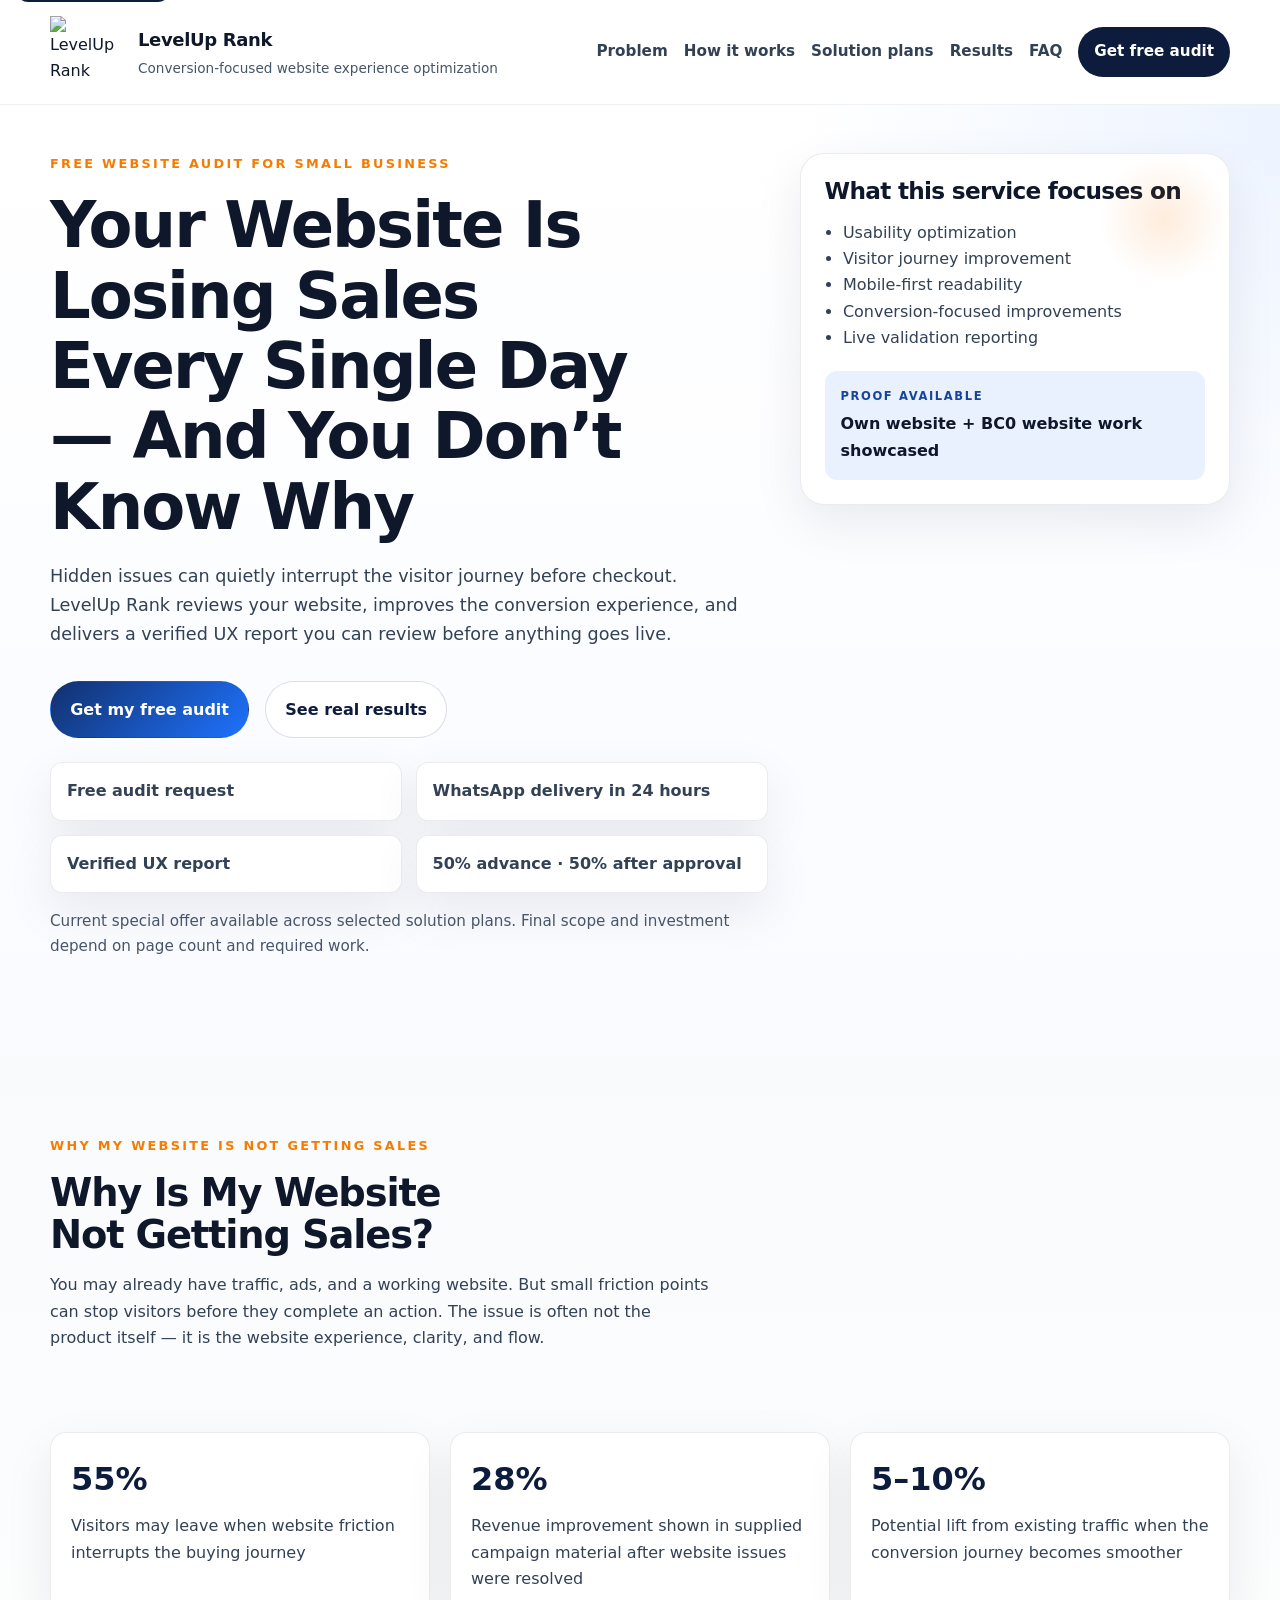
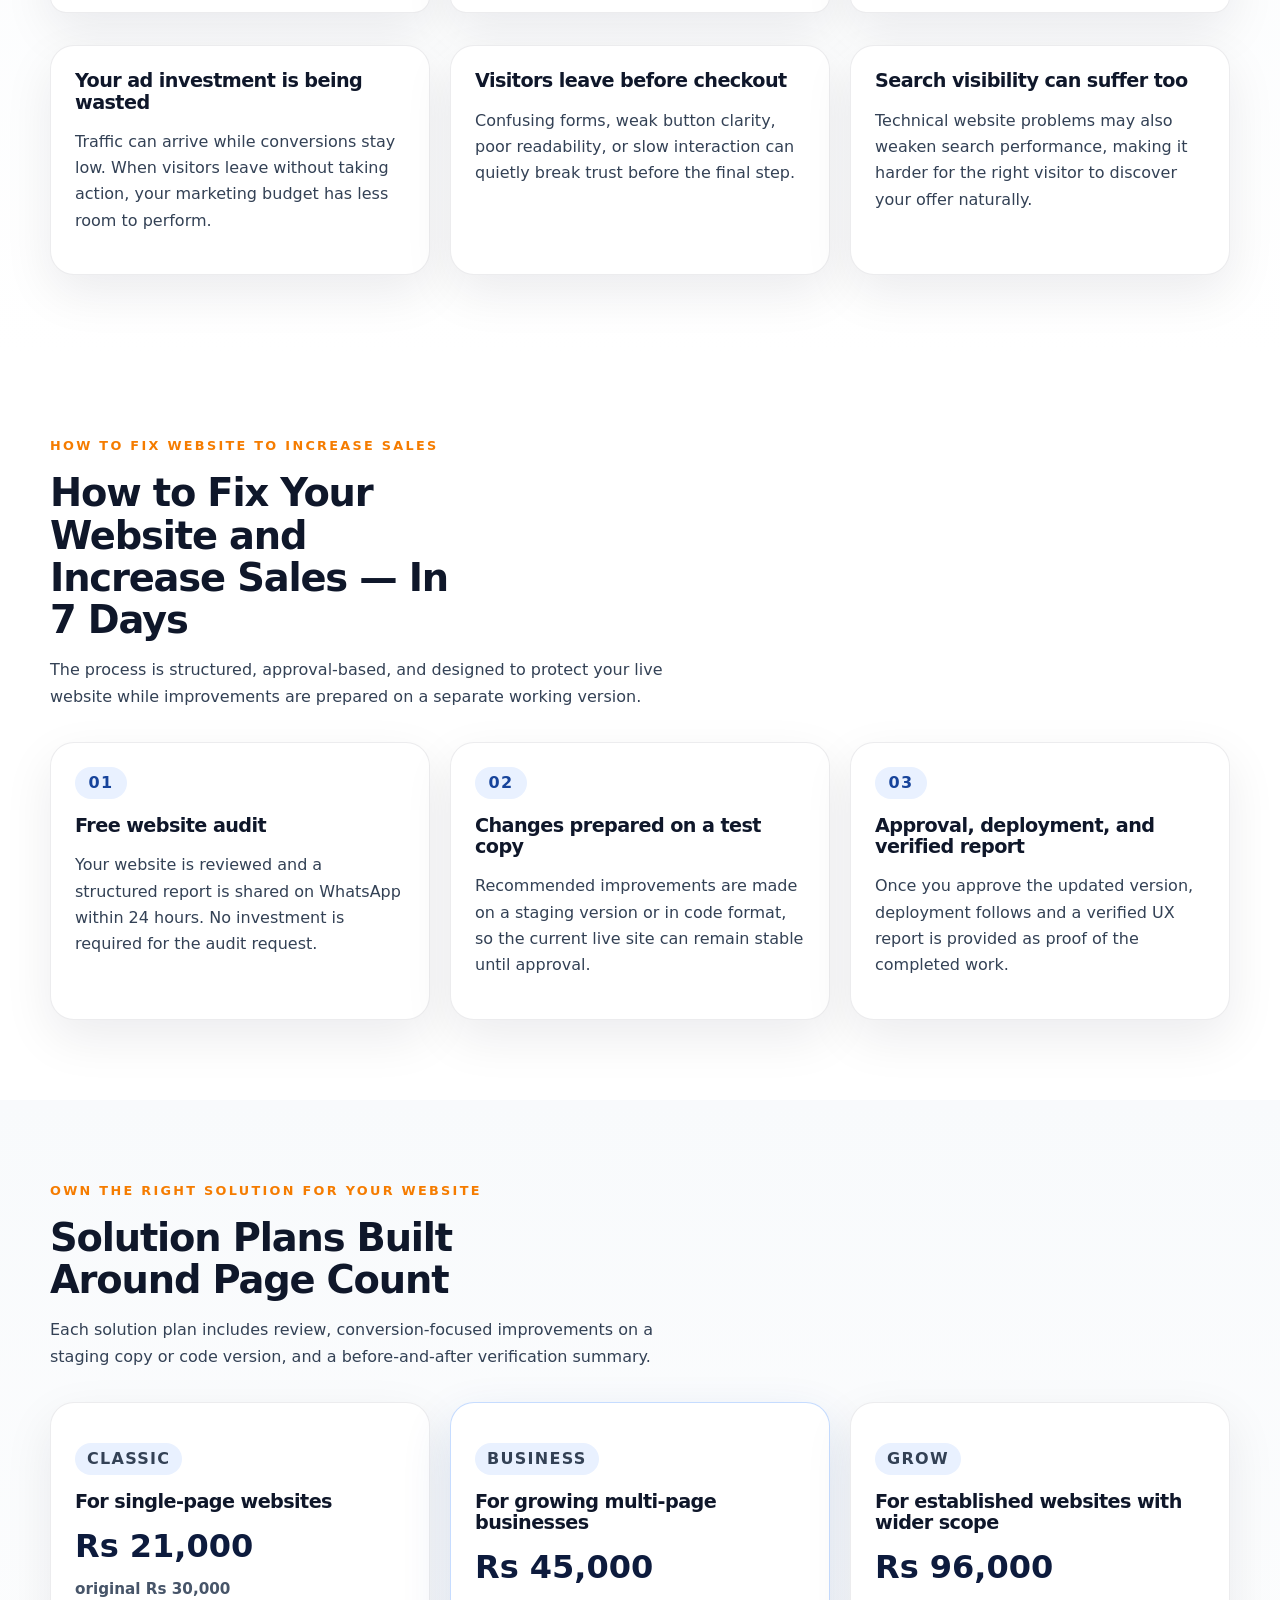
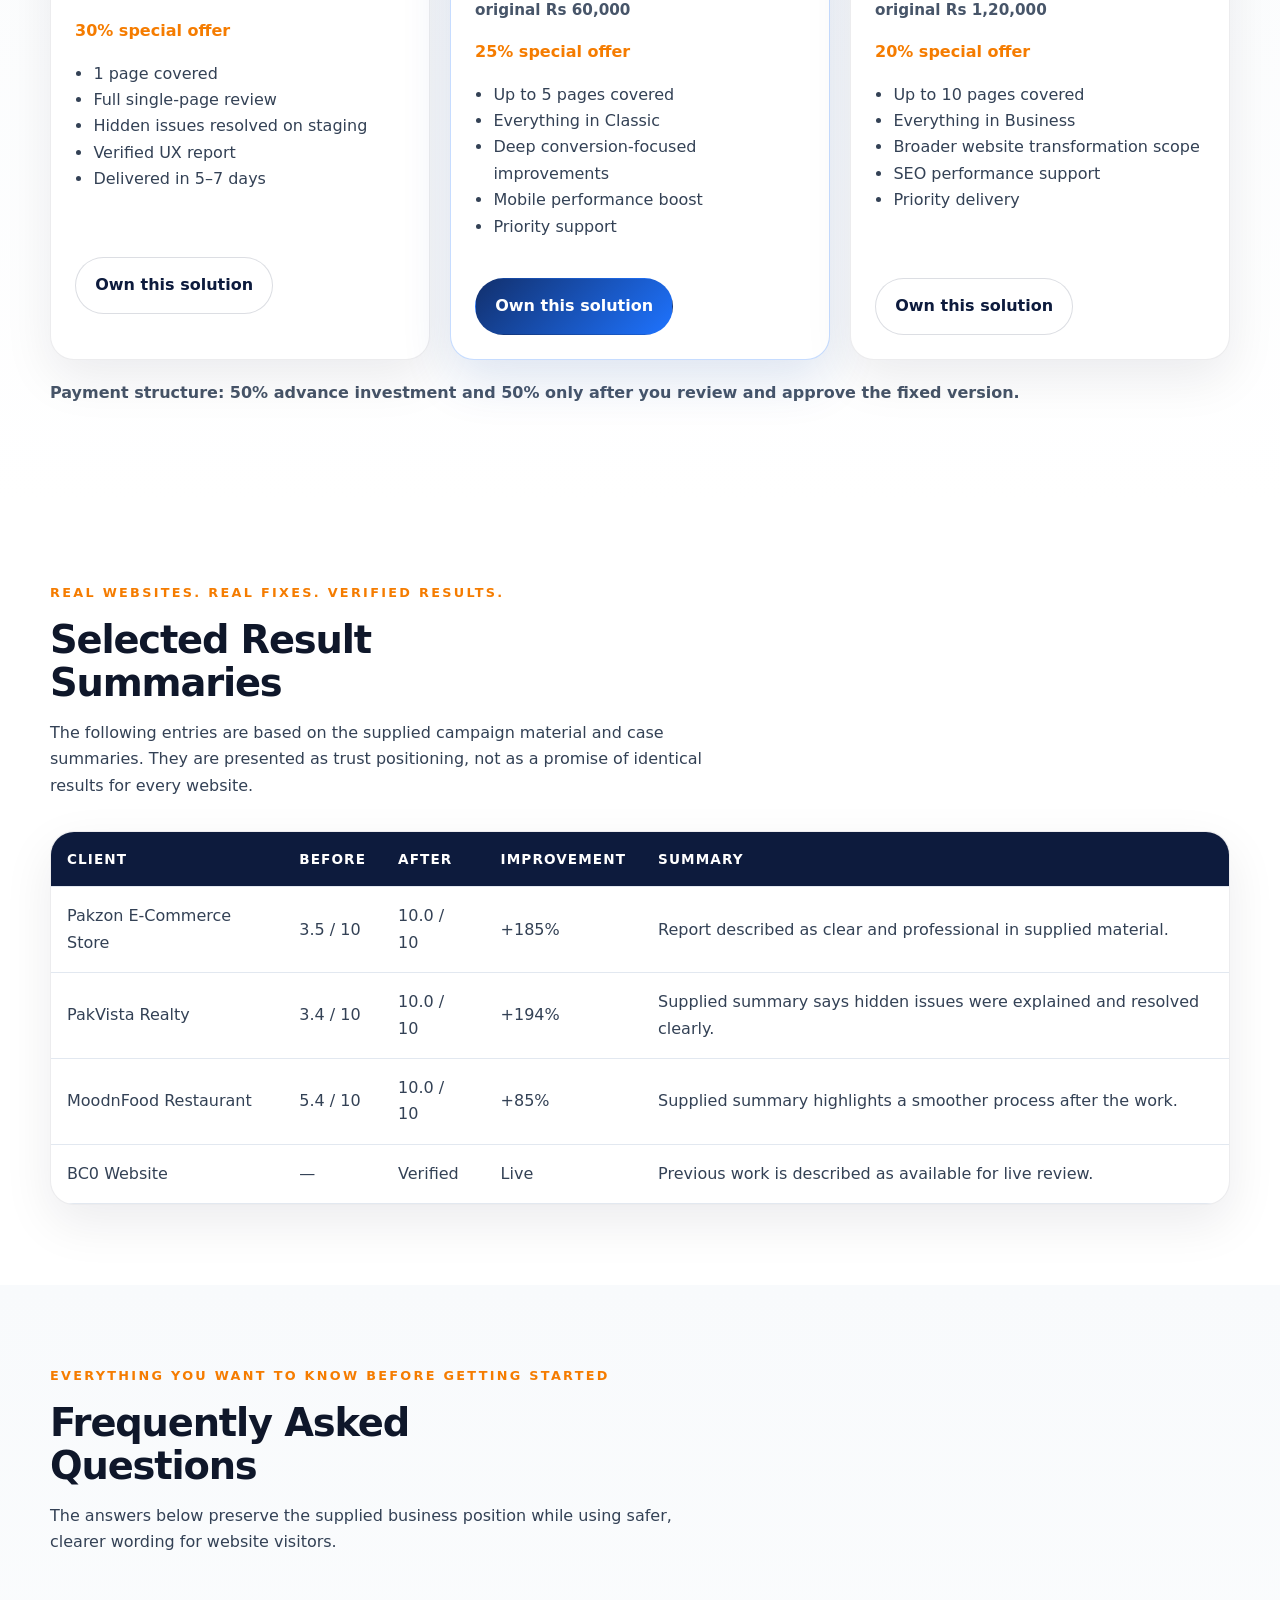
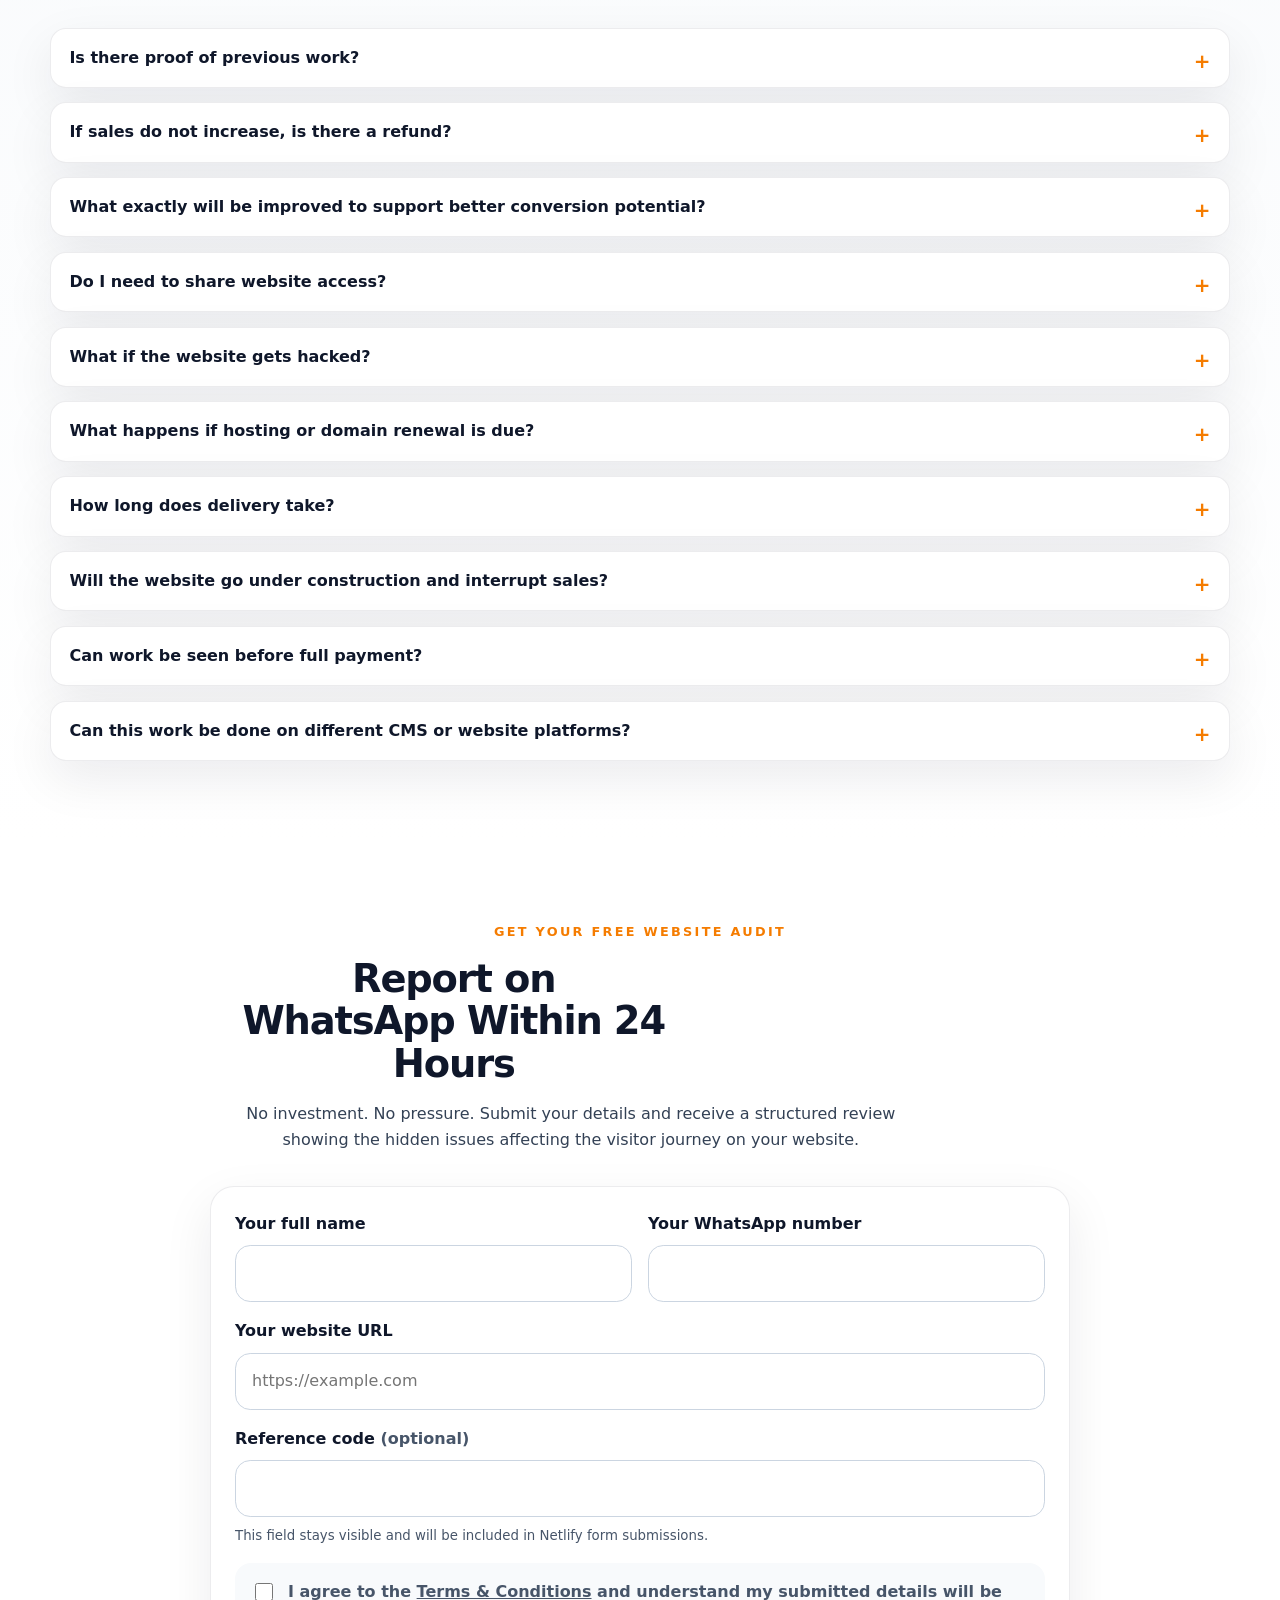
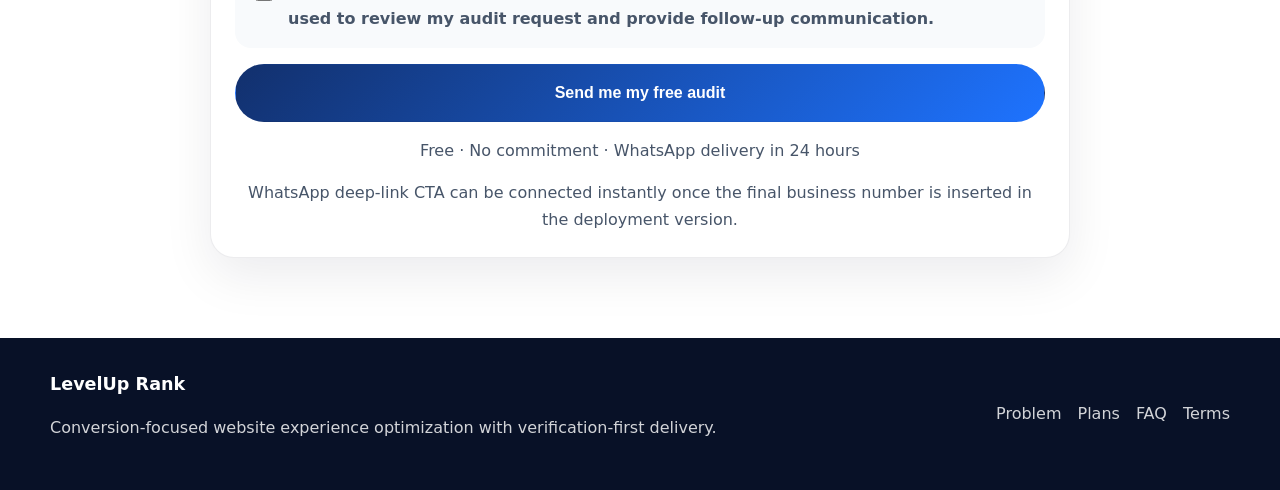
==== index.html @ c26da97d "Add files via upload" ====
<!doctype html>
<html lang="en">
<head>
  <meta charset="utf-8">
  <meta name="viewport" content="width=device-width, initial-scale=1">
  <title>Free Website Audit for Small Business | LevelUp Rank</title>
  <meta name="description" content="Get a free website audit and discover the hidden issues costing you sales. LevelUp Rank delivers a mobile-first review, conversion-focused improvements, and a verified UX report.">
  <link rel="canonical" href="https://leveluprank.com/">
  <meta property="og:type" content="website">
  <meta property="og:title" content="Free Website Audit — Fix What's Silently Killing Your Sales">
  <meta property="og:description" content="Discover the hidden issues costing you sales. Get a free website audit, conversion-focused improvements, and a verified UX report.">
  <meta property="og:url" content="https://leveluprank.com/">
  <meta property="og:image" content="/assets/levelup-logo.png">
  <meta name="theme-color" content="#0d1b3d">
  <link rel="preload" href="/assets/levelup-logo.png" as="image">
  <link rel="stylesheet" href="/styles.css">
  <script type="application/ld+json">
  {
    "@context": "https://schema.org",
    "@type": "Organization",
    "name": "LevelUp Rank",
    "url": "https://leveluprank.com/",
    "logo": "https://leveluprank.com/assets/levelup-logo.png"
  }
  </script>
  <script type="application/ld+json">
  {
    "@context": "https://schema.org",
    "@type": "WebSite",
    "name": "LevelUp Rank",
    "url": "https://leveluprank.com/"
  }
  </script>
  <script type="application/ld+json">
  {
    "@context": "https://schema.org",
    "@type": "FAQPage",
    "mainEntity": [
      {
        "@type": "Question",
        "name": "Is there proof of previous work?",
        "acceptedAnswer": {
          "@type": "Answer",
          "text": "Yes. Previous work is showcased on the brand website and BC0 website, with verified reporting used to support trust."
        }
      },
      {
        "@type": "Question",
        "name": "Will fixing my website guarantee more sales?",
        "acceptedAnswer": {
          "@type": "Answer",
          "text": "No guarantee is made. Sales also depend on trust, marketing, competition, pricing, and user engagement. The service focuses on improving website usability, visitor flow, and conversion potential."
        }
      },
      {
        "@type": "Question",
        "name": "Do I need to give website access?",
        "acceptedAnswer": {
          "@type": "Answer",
          "text": "Only limited access is requested when needed. If access is not shared, the solution can be delivered in code or HTML format for direct deployment by the client or developer."
        }
      },
      {
        "@type": "Question",
        "name": "Will my website go down during the work?",
        "acceptedAnswer": {
          "@type": "Answer",
          "text": "Downtime is minimized by working on a test or staging version before approval and final deployment."
        }
      },
      {
        "@type": "Question",
        "name": "How long does delivery take?",
        "acceptedAnswer": {
          "@type": "Answer",
          "text": "Standard delivery is 5 to 7 days depending on complexity and page count."
        }
      },
      {
        "@type": "Question",
        "name": "What are the payment terms?",
        "acceptedAnswer": {
          "@type": "Answer",
          "text": "The pricing structure follows 50% advance and 50% after the client reviews and approves the fixed version."
        }
      }
    ]
  }
  </script>
</head>
<body>
  <a class="skip-link" href="#main-content">Skip to content</a>

  <header class="site-header">
    <div class="container nav-wrap">
      <a class="brand" href="#top" aria-label="LevelUp Rank home">
        <img src="/assets/levelup-logo.png" alt="LevelUp Rank logo for a free website audit for small business" width="196" height="196">
        <div class="brand-copy">
          <span class="brand-name">LevelUp Rank</span>
          <span class="brand-tag">Conversion-focused website experience optimization</span>
        </div>
      </a>
      <nav class="site-nav" aria-label="Primary navigation">
        <a href="#problem">Problem</a>
        <a href="#process">How it works</a>
        <a href="#plans">Solution plans</a>
        <a href="#results">Results</a>
        <a href="#faq">FAQ</a>
        <a href="#audit-form" class="nav-cta" data-track="nav-audit">Get free audit</a>
      </nav>
    </div>
  </header>

  <main id="main-content">
    <section class="hero section" id="top">
      <div class="container hero-grid">
        <div class="hero-copy">
          <p class="eyebrow">Free website audit for small business</p>
          <h1>Your Website Is Losing Sales Every Single Day — And You Don’t Know Why</h1>
          <p class="lead">Hidden issues can quietly interrupt the visitor journey before checkout. LevelUp Rank reviews your website, improves the conversion experience, and delivers a verified UX report you can review before anything goes live.</p>
          <div class="hero-actions">
            <a href="#audit-form" class="btn btn-primary" data-track="hero-primary">Get my free audit</a>
            <a href="#results" class="btn btn-secondary" data-track="hero-secondary">See real results</a>
          </div>
          <ul class="trust-bar" aria-label="Trust highlights">
            <li>Free audit request</li>
            <li>WhatsApp delivery in 24 hours</li>
            <li>Verified UX report</li>
            <li>50% advance · 50% after approval</li>
          </ul>
          <p class="hero-note">Current special offer available across selected solution plans. Final scope and investment depend on page count and required work.</p>
        </div>
        <aside class="hero-card" aria-label="Quick summary">
          <h2>What this service focuses on</h2>
          <ul>
            <li>Usability optimization</li>
            <li>Visitor journey improvement</li>
            <li>Mobile-first readability</li>
            <li>Conversion-focused improvements</li>
            <li>Live validation reporting</li>
          </ul>
          <div class="mini-proof">
            <span>Proof available</span>
            <strong>Own website + BC0 website work showcased</strong>
          </div>
        </aside>
      </div>
    </section>

    <section class="section muted-section" id="problem">
      <div class="container section-grid">
        <div class="section-intro">
          <p class="eyebrow">Why my website is not getting sales</p>
          <h2>Why Is My Website Not Getting Sales?</h2>
          <p>You may already have traffic, ads, and a working website. But small friction points can stop visitors before they complete an action. The issue is often not the product itself — it is the website experience, clarity, and flow.</p>
        </div>
        <div class="stats-grid" role="list" aria-label="Key website findings">
          <article class="stat-card" role="listitem">
            <strong>55%</strong>
            <span>Visitors may leave when website friction interrupts the buying journey</span>
          </article>
          <article class="stat-card" role="listitem">
            <strong>28%</strong>
            <span>Revenue improvement shown in supplied campaign material after website issues were resolved</span>
          </article>
          <article class="stat-card" role="listitem">
            <strong>5–10%</strong>
            <span>Potential lift from existing traffic when the conversion journey becomes smoother</span>
          </article>
        </div>
        <div class="card-grid problems">
          <article class="info-card">
            <h3>Your ad investment is being wasted</h3>
            <p>Traffic can arrive while conversions stay low. When visitors leave without taking action, your marketing budget has less room to perform.</p>
          </article>
          <article class="info-card">
            <h3>Visitors leave before checkout</h3>
            <p>Confusing forms, weak button clarity, poor readability, or slow interaction can quietly break trust before the final step.</p>
          </article>
          <article class="info-card">
            <h3>Search visibility can suffer too</h3>
            <p>Technical website problems may also weaken search performance, making it harder for the right visitor to discover your offer naturally.</p>
          </article>
        </div>
      </div>
    </section>

    <section class="section" id="process">
      <div class="container">
        <div class="section-intro narrow">
          <p class="eyebrow">How to fix website to increase sales</p>
          <h2>How to Fix Your Website and Increase Sales — In 7 Days</h2>
          <p>The process is structured, approval-based, and designed to protect your live website while improvements are prepared on a separate working version.</p>
        </div>
        <div class="steps-grid">
          <article class="step-card">
            <span class="step-no">01</span>
            <h3>Free website audit</h3>
            <p>Your website is reviewed and a structured report is shared on WhatsApp within 24 hours. No investment is required for the audit request.</p>
          </article>
          <article class="step-card">
            <span class="step-no">02</span>
            <h3>Changes prepared on a test copy</h3>
            <p>Recommended improvements are made on a staging version or in code format, so the current live site can remain stable until approval.</p>
          </article>
          <article class="step-card">
            <span class="step-no">03</span>
            <h3>Approval, deployment, and verified report</h3>
            <p>Once you approve the updated version, deployment follows and a verified UX report is provided as proof of the completed work.</p>
          </article>
        </div>
      </div>
    </section>

    <section class="section muted-section" id="plans">
      <div class="container">
        <div class="section-intro narrow">
          <p class="eyebrow">Own the right solution for your website</p>
          <h2>Solution Plans Built Around Page Count</h2>
          <p>Each solution plan includes review, conversion-focused improvements on a staging copy or code version, and a before-and-after verification summary.</p>
        </div>
        <div class="plans-grid">
          <article class="plan-card">
            <p class="plan-name">Classic</p>
            <h3>For single-page websites</h3>
            <p class="plan-price">Rs 21,000 <span>original Rs 30,000</span></p>
            <p class="plan-save">30% special offer</p>
            <ul>
              <li>1 page covered</li>
              <li>Full single-page review</li>
              <li>Hidden issues resolved on staging</li>
              <li>Verified UX report</li>
              <li>Delivered in 5–7 days</li>
            </ul>
            <a href="#audit-form" class="btn btn-secondary" data-track="classic-plan">Own this solution</a>
          </article>
          <article class="plan-card featured">
            <p class="plan-name">Business</p>
            <h3>For growing multi-page businesses</h3>
            <p class="plan-price">Rs 45,000 <span>original Rs 60,000</span></p>
            <p class="plan-save">25% special offer</p>
            <ul>
              <li>Up to 5 pages covered</li>
              <li>Everything in Classic</li>
              <li>Deep conversion-focused improvements</li>
              <li>Mobile performance boost</li>
              <li>Priority support</li>
            </ul>
            <a href="#audit-form" class="btn btn-primary" data-track="business-plan">Own this solution</a>
          </article>
          <article class="plan-card">
            <p class="plan-name">Grow</p>
            <h3>For established websites with wider scope</h3>
            <p class="plan-price">Rs 96,000 <span>original Rs 1,20,000</span></p>
            <p class="plan-save">20% special offer</p>
            <ul>
              <li>Up to 10 pages covered</li>
              <li>Everything in Business</li>
              <li>Broader website transformation scope</li>
              <li>SEO performance support</li>
              <li>Priority delivery</li>
            </ul>
            <a href="#audit-form" class="btn btn-secondary" data-track="grow-plan">Own this solution</a>
          </article>
        </div>
        <p class="section-note">Payment structure: 50% advance investment and 50% only after you review and approve the fixed version.</p>
      </div>
    </section>

    <section class="section" id="results">
      <div class="container">
        <div class="section-intro narrow">
          <p class="eyebrow">Real websites. Real fixes. Verified results.</p>
          <h2>Selected Result Summaries</h2>
          <p>The following entries are based on the supplied campaign material and case summaries. They are presented as trust positioning, not as a promise of identical results for every website.</p>
        </div>
        <div class="results-table-wrap">
          <table class="results-table">
            <caption class="sr-only">Selected website improvement summaries</caption>
            <thead>
              <tr>
                <th scope="col">Client</th>
                <th scope="col">Before</th>
                <th scope="col">After</th>
                <th scope="col">Improvement</th>
                <th scope="col">Summary</th>
              </tr>
            </thead>
            <tbody>
              <tr>
                <td>Pakzon E-Commerce Store</td>
                <td>3.5 / 10</td>
                <td>10.0 / 10</td>
                <td>+185%</td>
                <td>Report described as clear and professional in supplied material.</td>
              </tr>
              <tr>
                <td>PakVista Realty</td>
                <td>3.4 / 10</td>
                <td>10.0 / 10</td>
                <td>+194%</td>
                <td>Supplied summary says hidden issues were explained and resolved clearly.</td>
              </tr>
              <tr>
                <td>MoodnFood Restaurant</td>
                <td>5.4 / 10</td>
                <td>10.0 / 10</td>
                <td>+85%</td>
                <td>Supplied summary highlights a smoother process after the work.</td>
              </tr>
              <tr>
                <td>BC0 Website</td>
                <td>—</td>
                <td>Verified</td>
                <td>Live</td>
                <td>Previous work is described as available for live review.</td>
              </tr>
            </tbody>
          </table>
        </div>
      </div>
    </section>

    <section class="section muted-section" id="faq">
      <div class="container faq-layout">
        <div class="section-intro">
          <p class="eyebrow">Everything you want to know before getting started</p>
          <h2>Frequently Asked Questions</h2>
          <p>The answers below preserve the supplied business position while using safer, clearer wording for website visitors.</p>
        </div>
        <div class="faq-list">
          <details>
            <summary>Is there proof of previous work?</summary>
            <p>Yes. Previous work is presented through the brand’s own website and BC0 website showcase. Video proof can also be shared before final deployment where applicable.</p>
          </details>
          <details>
            <summary>If sales do not increase, is there a refund?</summary>
            <p>No refund guarantee is offered because sales do not depend on the website alone. Marketing, competition, trust, product fit, and visitor behavior also affect outcomes.</p>
          </details>
          <details>
            <summary>What exactly will be improved to support better conversion potential?</summary>
            <p>The focus is on a mobile-first, user-friendly website experience with clearer forms, better navigation, smoother layout flow, stronger readability, and conversion-focused improvements.</p>
          </details>
          <details>
            <summary>Do I need to share website access?</summary>
            <p>Only limited access is requested when needed. If you prefer not to share access, the complete solution can be delivered in code or HTML format for your developer to deploy.</p>
          </details>
          <details>
            <summary>What if the website gets hacked?</summary>
            <p>The client remains in control of the website environment. Only the minimum access required for agreed work is used, and final platform-level security responsibility remains with the client.</p>
          </details>
          <details>
            <summary>What happens if hosting or domain renewal is due?</summary>
            <p>Once the domain or hosting is renewed, the website can continue normally and the approved optimized version can be deployed as planned.</p>
          </details>
          <details>
            <summary>How long does delivery take?</summary>
            <p>Standard delivery is 5 to 7 days depending on website complexity and the number of pages in scope.</p>
          </details>
          <details>
            <summary>Will the website go under construction and interrupt sales?</summary>
            <p>Downtime is minimized. A separate working version or code delivery approach is used so the live site can keep running as normally as possible.</p>
          </details>
          <details>
            <summary>Can work be seen before full payment?</summary>
            <p>Sample work is available. Final deployment follows approval, and the pricing structure remains 50% advance with the remaining 50% after review and approval of the fixed version.</p>
          </details>
          <details>
            <summary>Can this work be done on different CMS or website platforms?</summary>
            <p>Yes. The review and improvement process remains largely the same across platforms, while deployment steps vary based on the platform used.</p>
          </details>
        </div>
      </div>
    </section>

    <section class="section" id="audit-form">
      <div class="container form-section">
        <div class="section-intro narrow">
          <p class="eyebrow">Get your free website audit</p>
          <h2>Report on WhatsApp Within 24 Hours</h2>
          <p>No investment. No pressure. Submit your details and receive a structured review showing the hidden issues affecting the visitor journey on your website.</p>
        </div>
        <div class="form-wrap">
          <form name="free-audit" method="POST" data-netlify="true" netlify-honeypot="bot-field" class="audit-form">
            <input type="hidden" name="form-name" value="free-audit">
            <p class="hidden-field">
              <label>Don’t fill this out if you’re human: <input name="bot-field"></label>
            </p>
            <div class="field-grid">
              <div class="field-group">
                <label for="full-name">Your full name</label>
                <input id="full-name" name="full_name" type="text" autocomplete="name" required>
              </div>
              <div class="field-group">
                <label for="whatsapp-number">Your WhatsApp number</label>
                <input id="whatsapp-number" name="whatsapp_number" type="tel" autocomplete="tel" required>
              </div>
              <div class="field-group full-width">
                <label for="website-url">Your website URL</label>
                <input id="website-url" name="website_url" type="url" inputmode="url" placeholder="https://example.com" required>
              </div>
              <div class="field-group full-width">
                <label for="reference-code">Reference code <span>(optional)</span></label>
                <input id="reference-code" name="reference_code" type="text" aria-describedby="reference-help">
                <small id="reference-help">This field stays visible and will be included in Netlify form submissions.</small>
              </div>
            </div>
            <div class="consent-box">
              <label class="checkbox-row" for="terms-agree">
                <input id="terms-agree" name="terms_agree" type="checkbox" required>
                <span>I agree to the <a href="/terms.html">Terms &amp; Conditions</a> and understand my submitted details will be used to review my audit request and provide follow-up communication.</span>
              </label>
            </div>
            <button type="submit" class="btn btn-primary btn-submit" data-track="form-submit">Send me my free audit</button>
            <p class="form-trust">Free · No commitment · WhatsApp delivery in 24 hours</p>
            <p class="form-note">WhatsApp deep-link CTA can be connected instantly once the final business number is inserted in the deployment version.</p>
          </form>
        </div>
      </div>
    </section>
  </main>

  <footer class="site-footer">
    <div class="container footer-grid">
      <div>
        <p class="footer-brand">LevelUp Rank</p>
        <p>Conversion-focused website experience optimization with verification-first delivery.</p>
      </div>
      <nav class="footer-nav" aria-label="Footer navigation">
        <a href="#problem">Problem</a>
        <a href="#plans">Plans</a>
        <a href="#faq">FAQ</a>
        <a href="/terms.html">Terms</a>
      </nav>
    </div>
  </footer>
</body>
</html>
---- styles.css ----
/* LevelUp Rank production-ready starter */
:root {
  --navy-950: #081127;
  --navy-900: #0d1b3d;
  --navy-800: #12306d;
  --navy-700: #17449b;
  --blue-500: #1e73ff;
  --blue-100: #e9f1ff;
  --orange-500: #f57c00;
  --orange-400: #ff9f2f;
  --ink-900: #0f172a;
  --ink-700: #334155;
  --ink-600: #475569;
  --ink-300: #cbd5e1;
  --ink-200: #e2e8f0;
  --ink-100: #f8fafc;
  --white: #ffffff;
  --shadow: 0 18px 50px rgba(8, 17, 39, 0.08);
  --radius-lg: 24px;
  --radius-md: 16px;
  --radius-sm: 12px;
  --max-width: 1180px;
}

* { box-sizing: border-box; }
html { scroll-behavior: smooth; }
body {
  margin: 0;
  font-family: Inter, system-ui, -apple-system, BlinkMacSystemFont, "Segoe UI", sans-serif;
  color: var(--ink-900);
  background: var(--white);
  line-height: 1.65;
}
img { max-width: 100%; display: block; }
a { color: inherit; }
.container {
  width: min(calc(100% - 2rem), var(--max-width));
  margin: 0 auto;
}
.skip-link {
  position: absolute;
  left: 1rem;
  top: -3rem;
  background: var(--navy-900);
  color: var(--white);
  padding: .75rem 1rem;
  border-radius: .75rem;
  z-index: 100;
}
.skip-link:focus { top: 1rem; }
.site-header {
  position: sticky;
  top: 0;
  z-index: 40;
  background: rgba(255,255,255,.92);
  backdrop-filter: blur(16px);
  border-bottom: 1px solid rgba(15,23,42,.06);
}
.nav-wrap {
  display: flex;
  align-items: center;
  justify-content: space-between;
  gap: 1.25rem;
  padding: 1rem 0;
}
.brand {
  display: flex;
  align-items: center;
  gap: 1rem;
  text-decoration: none;
}
.brand img {
  width: 72px;
  height: 72px;
  object-fit: contain;
}
.brand-copy { display: grid; gap: .15rem; }
.brand-name {
  font-weight: 800;
  letter-spacing: -.02em;
  font-size: 1.125rem;
}
.brand-tag {
  color: var(--ink-600);
  font-size: .85rem;
}
.site-nav {
  display: flex;
  align-items: center;
  gap: 1rem;
  flex-wrap: wrap;
}
.site-nav a {
  text-decoration: none;
  color: var(--ink-700);
  font-weight: 600;
  font-size: .95rem;
}
.site-nav a:hover,
.site-nav a:focus-visible { color: var(--navy-700); }
.nav-cta {
  padding: .8rem 1rem;
  border-radius: 999px;
  background: var(--navy-900);
  color: var(--white) !important;
}
.section { padding: 5rem 0; }
.muted-section { background: linear-gradient(180deg, var(--ink-100), #fff); }
.hero {
  padding-top: 3rem;
  background: radial-gradient(circle at top right, rgba(30,115,255,.08), transparent 30%), linear-gradient(180deg, #fff, #f9fbff);
}
.hero-grid {
  display: grid;
  grid-template-columns: minmax(0, 1.25fr) minmax(300px, .75fr);
  gap: 2rem;
  align-items: start;
}
.eyebrow {
  margin: 0 0 1rem;
  text-transform: uppercase;
  letter-spacing: .18em;
  font-size: .8rem;
  font-weight: 800;
  color: var(--orange-500);
}
h1, h2, h3 {
  margin: 0;
  letter-spacing: -.03em;
  line-height: 1.1;
}
h1 {
  font-size: clamp(2.25rem, 5vw, 4.6rem);
  max-width: 14ch;
}
h2 {
  font-size: clamp(1.8rem, 3vw, 3rem);
  max-width: 16ch;
}
h3 { font-size: 1.2rem; }
.lead {
  font-size: 1.1rem;
  max-width: 62ch;
  color: var(--ink-700);
  margin: 1.25rem 0 0;
}
.hero-actions {
  display: flex;
  flex-wrap: wrap;
  gap: 1rem;
  margin: 2rem 0 1.5rem;
}
.btn {
  display: inline-flex;
  align-items: center;
  justify-content: center;
  min-height: 52px;
  padding: .9rem 1.2rem;
  border-radius: 999px;
  text-decoration: none;
  font-weight: 800;
  border: 1px solid transparent;
  transition: transform .2s ease, box-shadow .2s ease, background-color .2s ease;
}
.btn:hover,
.btn:focus-visible {
  transform: translateY(-1px);
  box-shadow: 0 10px 30px rgba(8, 17, 39, .12);
}
.btn-primary {
  background: linear-gradient(135deg, var(--navy-800), var(--blue-500));
  color: var(--white);
}
.btn-secondary {
  background: var(--white);
  color: var(--navy-900);
  border-color: rgba(13, 27, 61, .14);
}
.trust-bar {
  display: grid;
  grid-template-columns: repeat(2, minmax(0, 1fr));
  gap: .85rem;
  padding: 0;
  margin: 0;
  list-style: none;
}
.trust-bar li,
.hero-card,
.info-card,
.stat-card,
.step-card,
.plan-card,
.form-wrap,
.results-table-wrap {
  background: var(--white);
  border: 1px solid rgba(15,23,42,.08);
  box-shadow: var(--shadow);
}
.trust-bar li {
  padding: .95rem 1rem;
  border-radius: var(--radius-sm);
  font-weight: 700;
  color: var(--ink-700);
}
.hero-note {
  margin-top: 1rem;
  color: var(--ink-600);
  font-size: .95rem;
}
.hero-card {
  border-radius: var(--radius-lg);
  padding: 1.5rem;
  position: relative;
  overflow: hidden;
}
.hero-card::before {
  content: "";
  position: absolute;
  inset: 0 0 auto auto;
  width: 130px;
  height: 130px;
  background: radial-gradient(circle, rgba(245,124,0,.14), transparent 70%);
}
.hero-card h2 {
  font-size: 1.45rem;
  max-width: 100%;
}
.hero-card ul {
  margin: 1rem 0 0;
  padding-left: 1.15rem;
  color: var(--ink-700);
}
.mini-proof {
  margin-top: 1.2rem;
  padding: 1rem;
  border-radius: var(--radius-sm);
  background: var(--blue-100);
}
.mini-proof span {
  display: block;
  text-transform: uppercase;
  font-size: .72rem;
  font-weight: 800;
  letter-spacing: .14em;
  color: var(--navy-700);
  margin-bottom: .35rem;
}
.section-intro { margin-bottom: 2rem; }
.section-intro p:last-child { max-width: 65ch; color: var(--ink-700); }
.narrow { max-width: 800px; }
.section-grid { display: grid; gap: 2rem; }
.stats-grid,
.card-grid,
.steps-grid,
.plans-grid {
  display: grid;
  gap: 1.25rem;
}
.stats-grid { grid-template-columns: repeat(3, minmax(0, 1fr)); }
.stat-card {
  border-radius: var(--radius-md);
  padding: 1.25rem;
}
.stat-card strong {
  display: block;
  font-size: 2rem;
  color: var(--navy-900);
  margin-bottom: .5rem;
}
.stat-card span { color: var(--ink-700); }
.card-grid.problems,
.steps-grid,
.plans-grid { grid-template-columns: repeat(3, minmax(0, 1fr)); }
.info-card,
.step-card,
.plan-card {
  border-radius: var(--radius-lg);
  padding: 1.5rem;
}
.info-card p,
.step-card p,
.plan-card p,
.plan-card li { color: var(--ink-700); }
.step-no,
.plan-name {
  display: inline-flex;
  align-items: center;
  justify-content: center;
  min-width: 52px;
  min-height: 32px;
  padding: 0 .75rem;
  border-radius: 999px;
  background: var(--blue-100);
  color: var(--navy-700);
  font-weight: 900;
  letter-spacing: .08em;
  text-transform: uppercase;
  margin-bottom: 1rem;
}
.plan-card { position: relative; }
.plan-card.featured {
  border-color: rgba(30,115,255,.25);
  box-shadow: 0 20px 50px rgba(23, 68, 155, .14);
}
.plan-price {
  font-size: 2rem;
  font-weight: 900;
  color: var(--navy-900) !important;
  margin: .5rem 0;
}
.plan-price span {
  display: block;
  font-size: .95rem;
  font-weight: 600;
  color: var(--ink-600);
  margin-top: .25rem;
}
.plan-save {
  color: var(--orange-500) !important;
  font-weight: 800;
}
.plan-card ul {
  padding-left: 1.15rem;
  min-height: 180px;
}
.section-note {
  margin-top: 1.25rem;
  color: var(--ink-600);
  font-weight: 600;
}
.results-table-wrap {
  border-radius: var(--radius-lg);
  overflow: auto;
}
.results-table {
  width: 100%;
  min-width: 720px;
  border-collapse: collapse;
}
.results-table th,
.results-table td {
  padding: 1rem;
  text-align: left;
  border-bottom: 1px solid var(--ink-200);
}
.results-table th {
  background: var(--navy-900);
  color: var(--white);
  font-size: .85rem;
  text-transform: uppercase;
  letter-spacing: .08em;
}
.results-table td { color: var(--ink-700); }
.faq-layout { display: grid; gap: 1.5rem; }
.faq-list {
  display: grid;
  gap: .9rem;
}
details {
  background: var(--white);
  border: 1px solid rgba(15,23,42,.08);
  border-radius: var(--radius-md);
  padding: 1rem 1.15rem;
  box-shadow: var(--shadow);
}
summary {
  cursor: pointer;
  font-weight: 800;
  list-style: none;
  position: relative;
  padding-right: 1.75rem;
}
summary::-webkit-details-marker { display: none; }
summary::after {
  content: "+";
  position: absolute;
  right: 0;
  top: 0;
  color: var(--orange-500);
  font-size: 1.25rem;
}
details[open] summary::after { content: "–"; }
details p { margin: .9rem 0 0; color: var(--ink-700); }
.form-section .section-intro { text-align: center; margin-inline: auto; }
.form-wrap {
  border-radius: var(--radius-lg);
  padding: 1.5rem;
  max-width: 860px;
  margin: 0 auto;
}
.audit-form { display: grid; gap: 1rem; }
.hidden-field { display: none; }
.field-grid {
  display: grid;
  grid-template-columns: repeat(2, minmax(0, 1fr));
  gap: 1rem;
}
.field-group {
  display: grid;
  gap: .5rem;
}
.full-width { grid-column: 1 / -1; }
label { font-weight: 700; color: var(--ink-900); }
label span { font-weight: 600; color: var(--ink-600); }
input {
  width: 100%;
  min-height: 52px;
  border-radius: .95rem;
  border: 1px solid var(--ink-300);
  padding: .9rem 1rem;
  font: inherit;
  color: var(--ink-900);
  background: var(--white);
}
input:focus-visible {
  outline: 3px solid rgba(30,115,255,.18);
  border-color: var(--blue-500);
}
small { color: var(--ink-600); }
.consent-box {
  padding: 1rem;
  border-radius: var(--radius-md);
  background: var(--ink-100);
}
.checkbox-row {
  display: flex;
  align-items: flex-start;
  gap: .75rem;
  font-weight: 600;
  color: var(--ink-700);
}
.checkbox-row input {
  width: 18px;
  height: 18px;
  min-height: 18px;
  margin-top: .25rem;
  flex: none;
}
.btn-submit {
  width: 100%;
  min-height: 58px;
  font-size: 1rem;
}
.form-trust,
.form-note {
  margin: 0;
  text-align: center;
  color: var(--ink-600);
}
.site-footer {
  background: var(--navy-950);
  color: rgba(255,255,255,.82);
  padding: 2rem 0;
}
.footer-grid {
  display: flex;
  justify-content: space-between;
  gap: 1rem;
  align-items: center;
  flex-wrap: wrap;
}
.footer-brand {
  margin: 0 0 .35rem;
  color: var(--white);
  font-size: 1.1rem;
  font-weight: 800;
}
.footer-nav {
  display: flex;
  flex-wrap: wrap;
  gap: 1rem;
}
.footer-nav a {
  color: rgba(255,255,255,.82);
  text-decoration: none;
}
.sr-only {
  position: absolute;
  width: 1px;
  height: 1px;
  padding: 0;
  margin: -1px;
  overflow: hidden;
  clip: rect(0, 0, 0, 0);
  border: 0;
}
@media (max-width: 980px) {
  .nav-wrap,
  .hero-grid,
  .footer-grid { grid-template-columns: 1fr; }
  .nav-wrap,
  .footer-grid { display: grid; }
  .site-nav { justify-content: flex-start; }
  .stats-grid,
  .card-grid.problems,
  .steps-grid,
  .plans-grid,
  .field-grid,
  .trust-bar { grid-template-columns: 1fr; }
}
@media (max-width: 720px) {
  .section { padding: 4rem 0; }
  .brand { align-items: flex-start; }
  .brand img { width: 58px; height: 58px; }
  h1 { max-width: 12ch; }
  .site-nav { gap: .75rem; }
  .nav-cta { width: 100%; justify-content: center; }
  .form-wrap,
  .hero-card,
  .info-card,
  .step-card,
  .plan-card,
  .stat-card { padding: 1.15rem; }
}
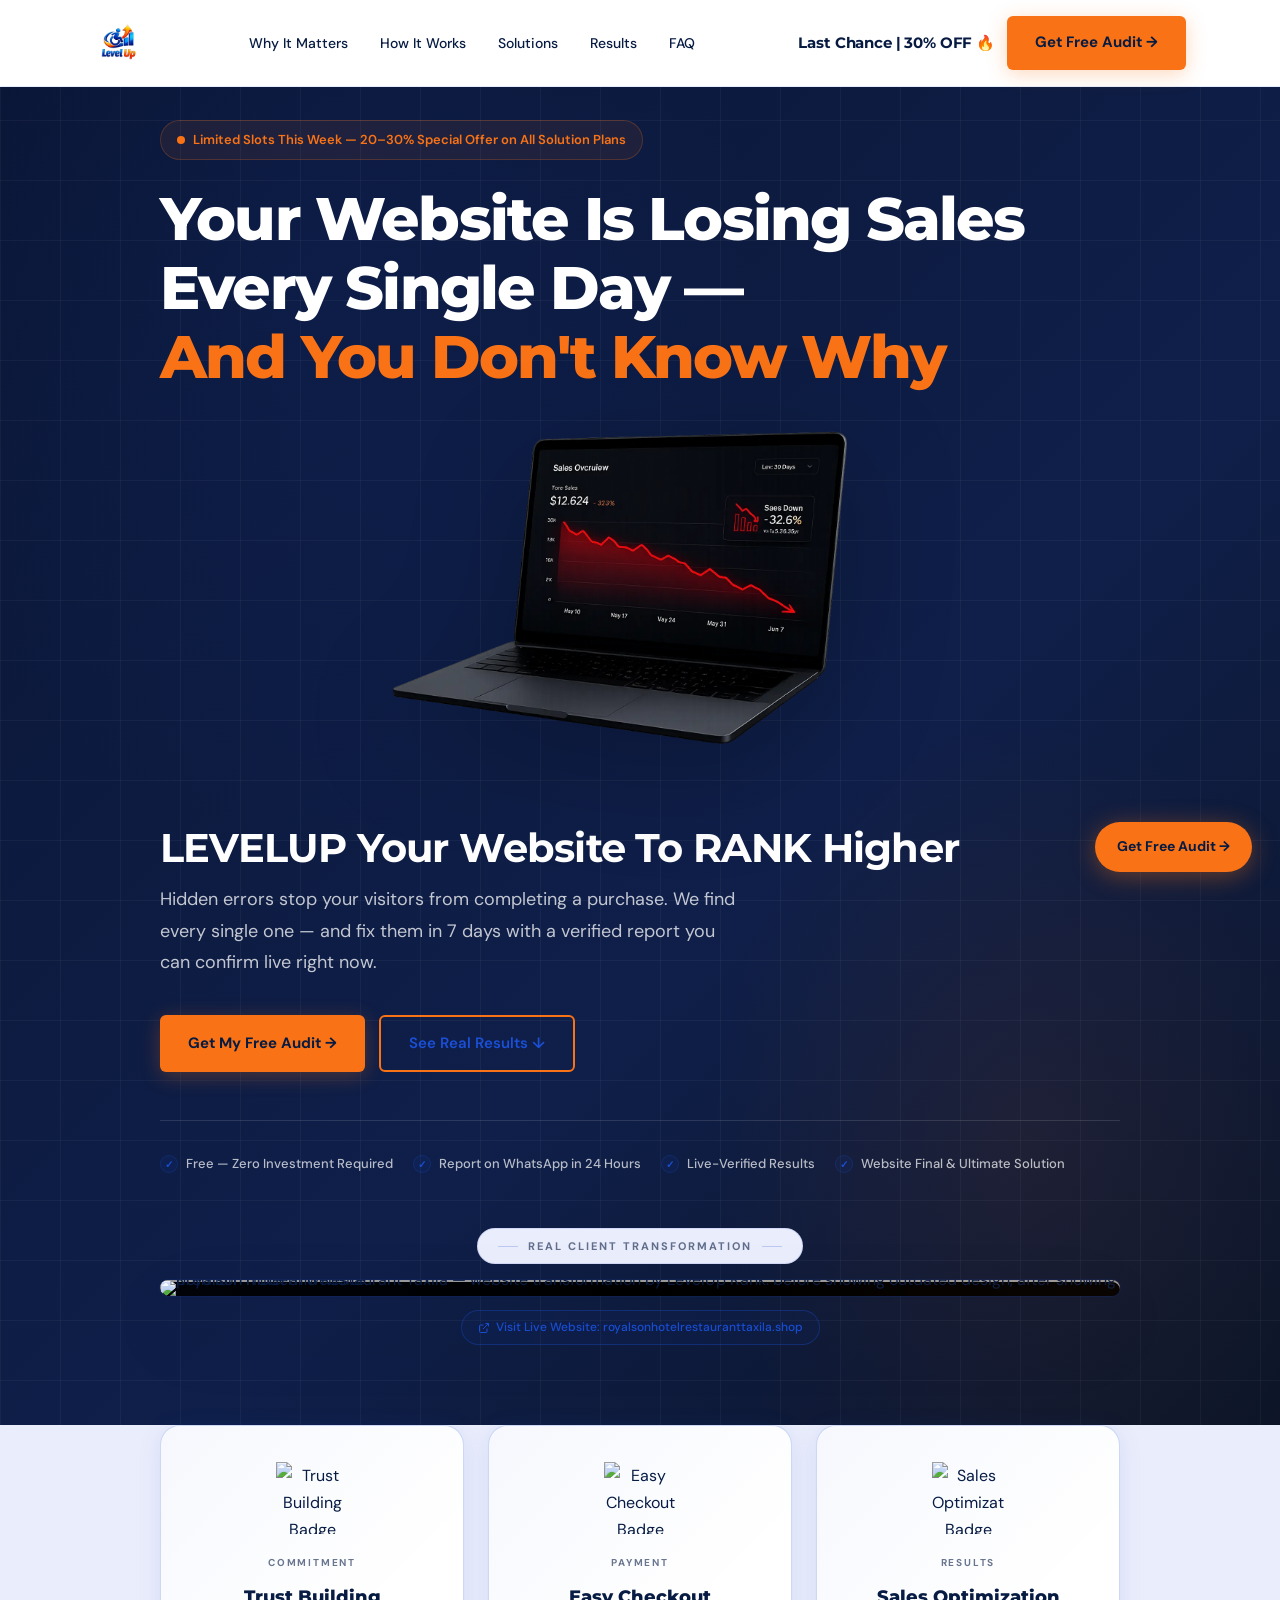
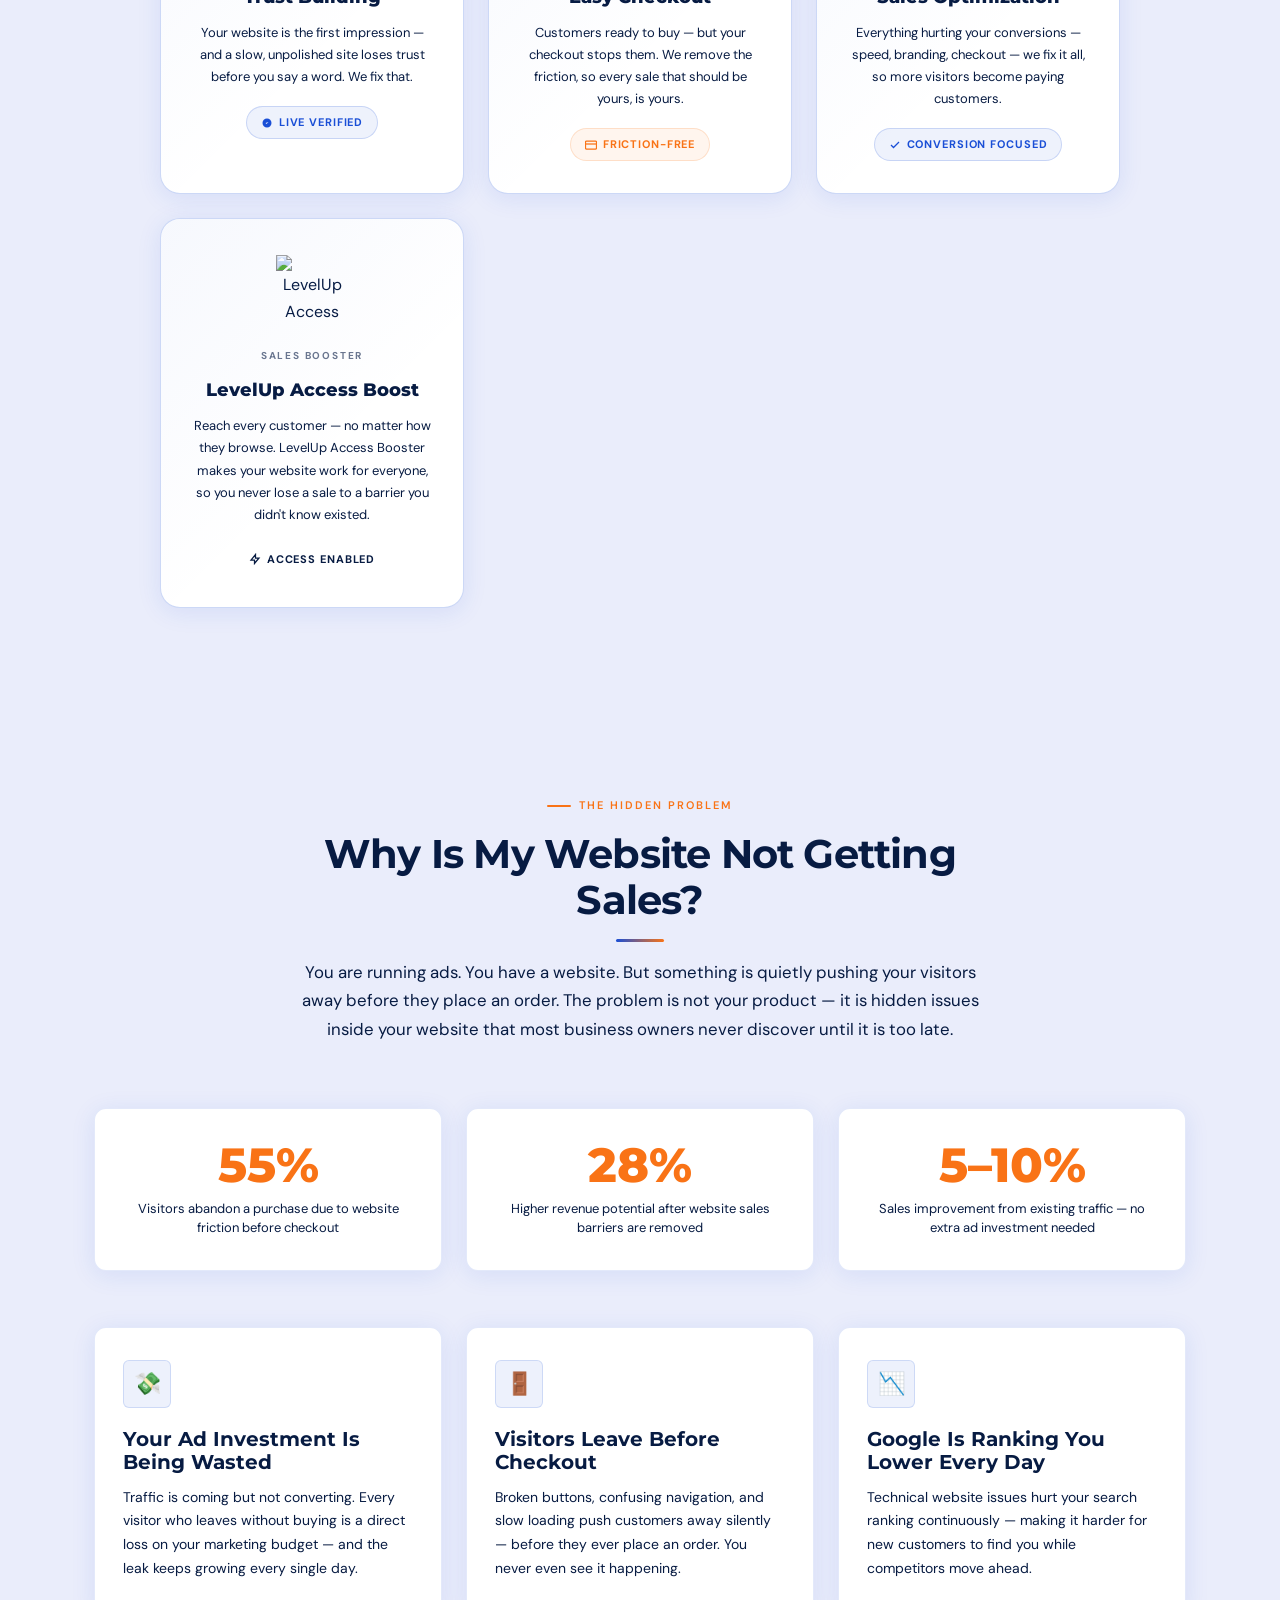
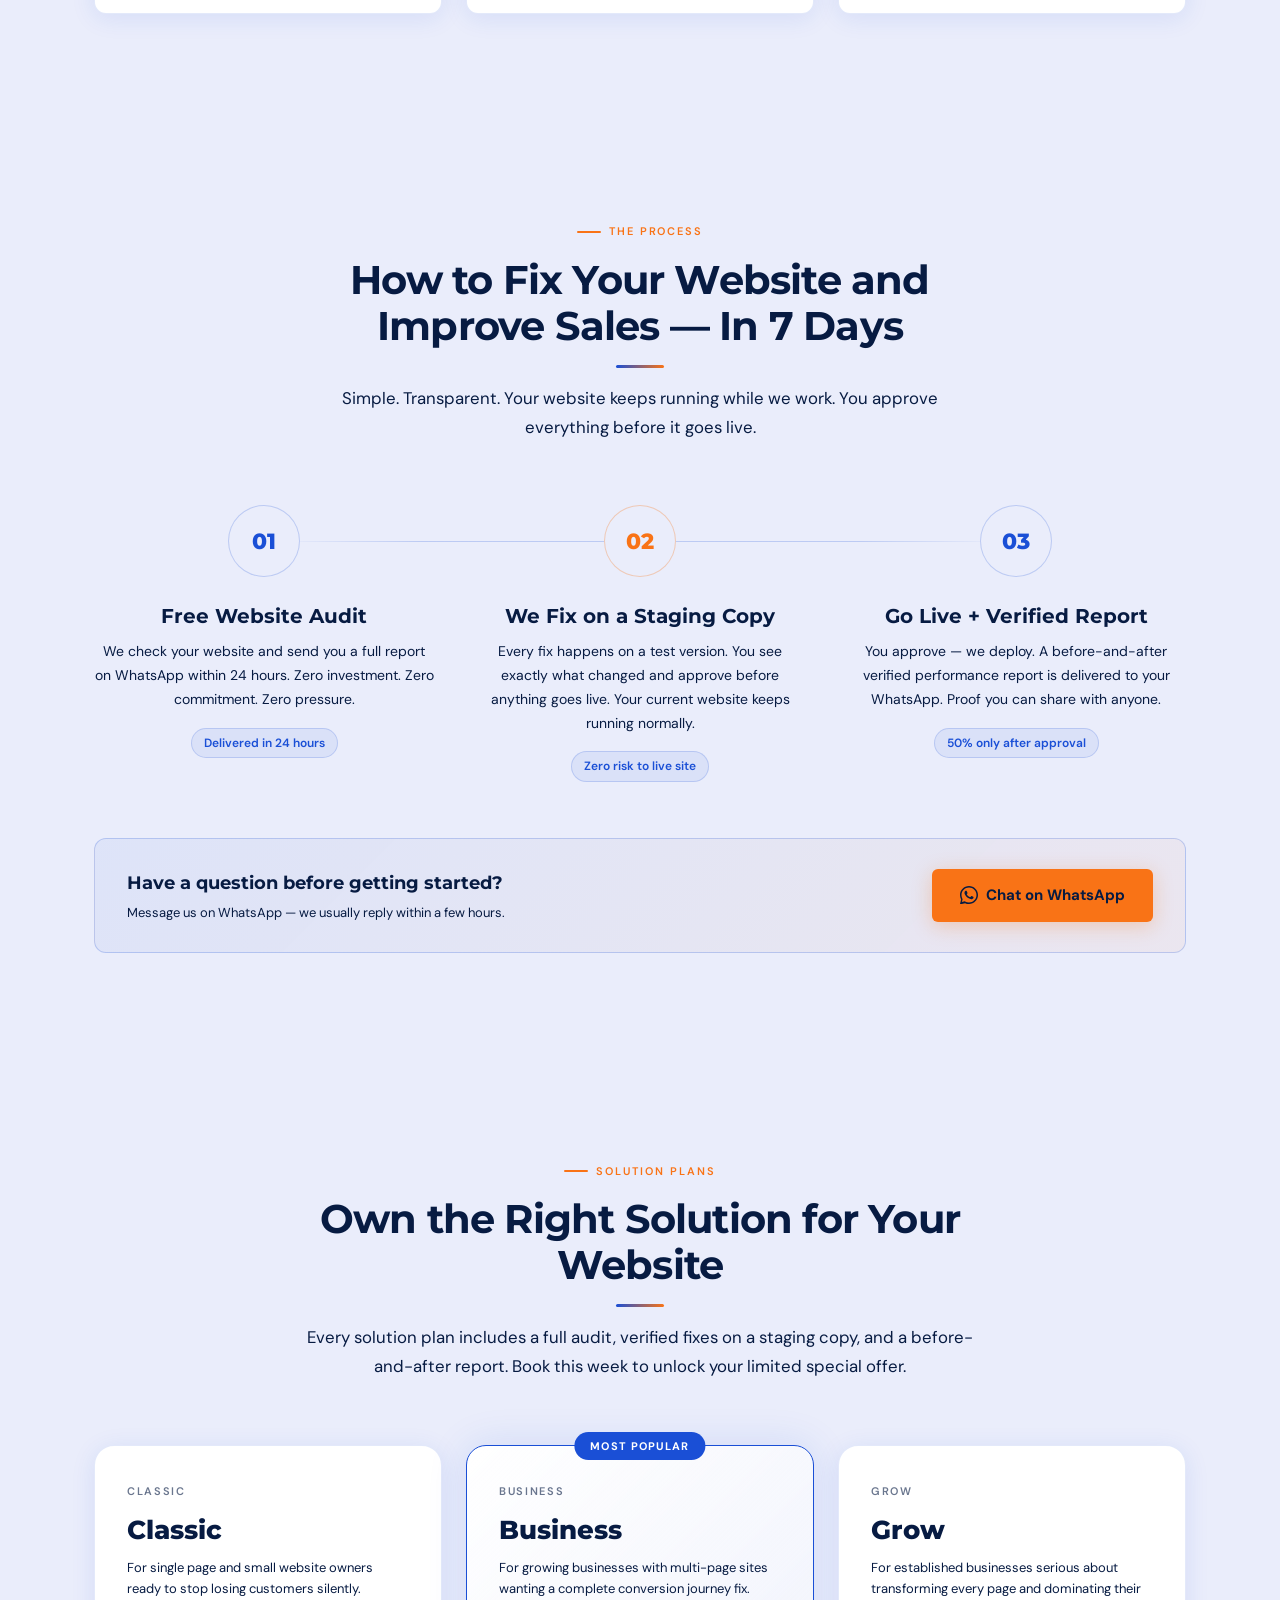
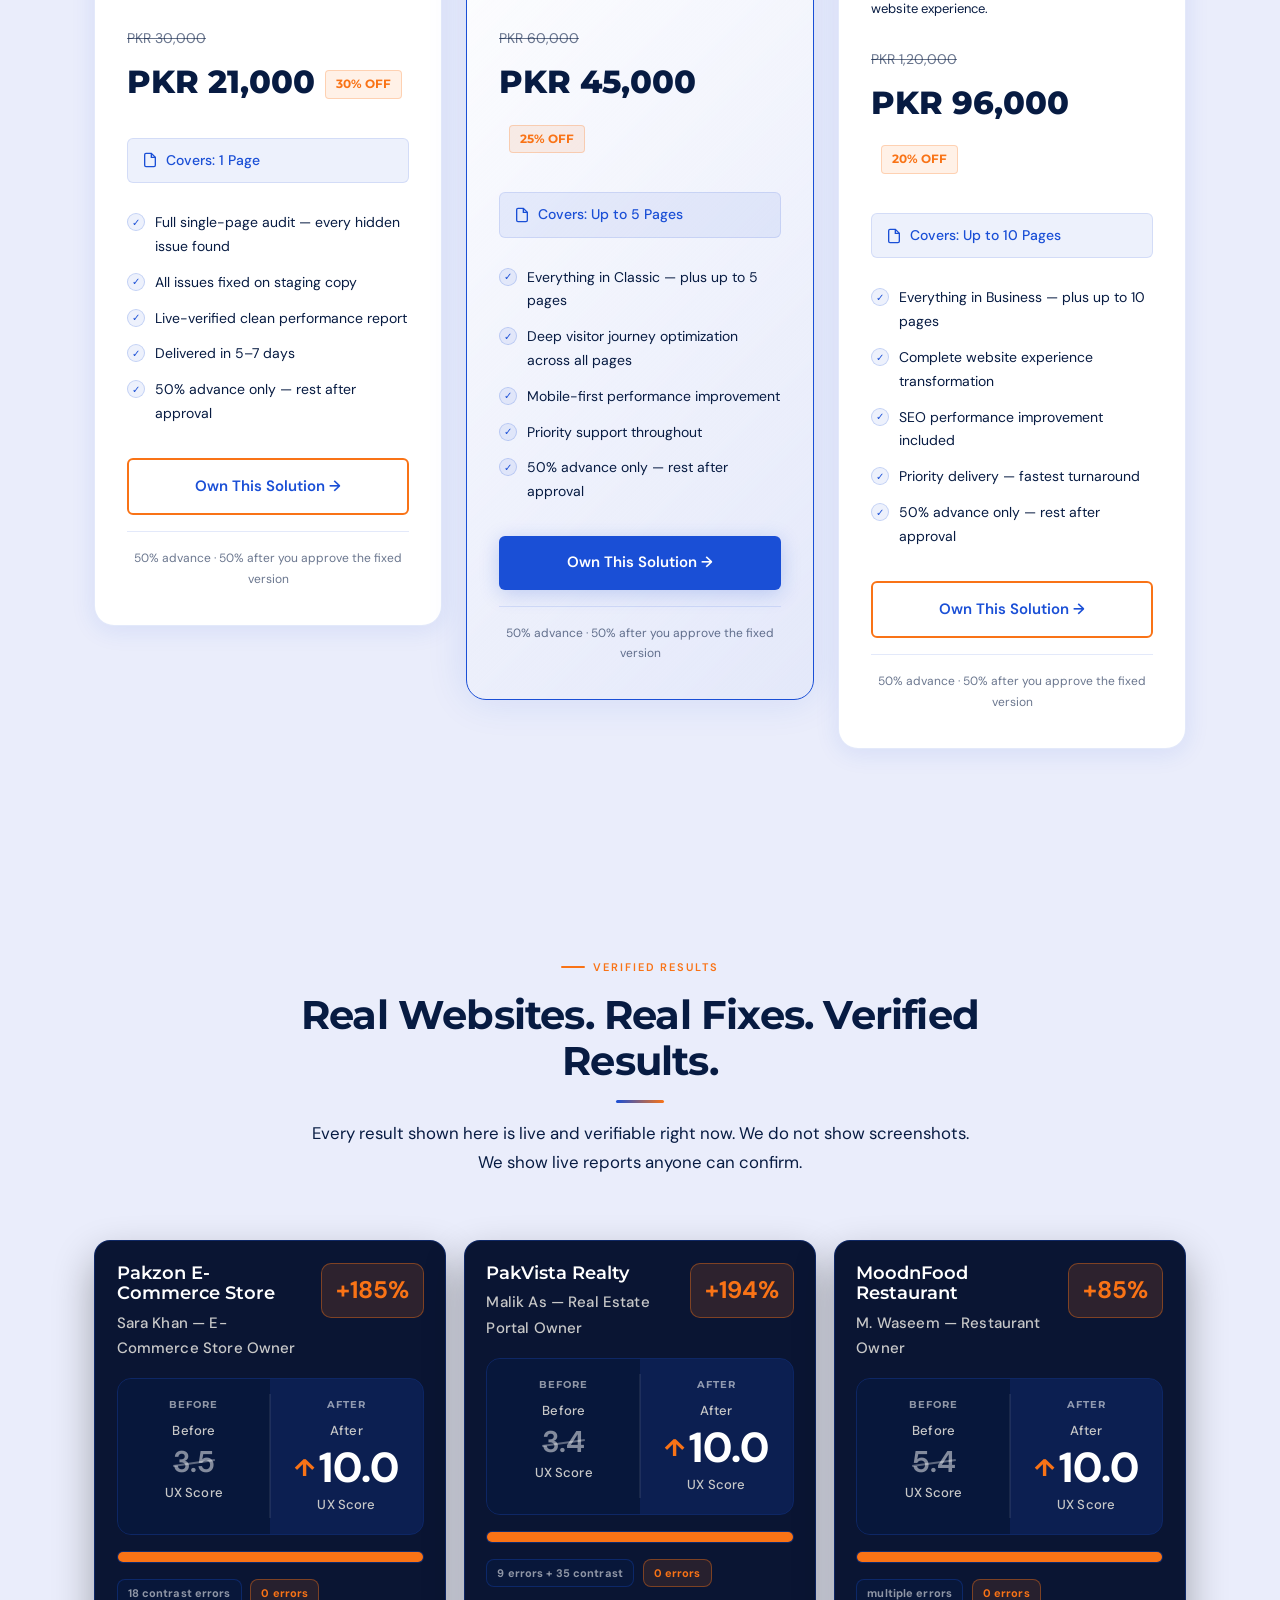
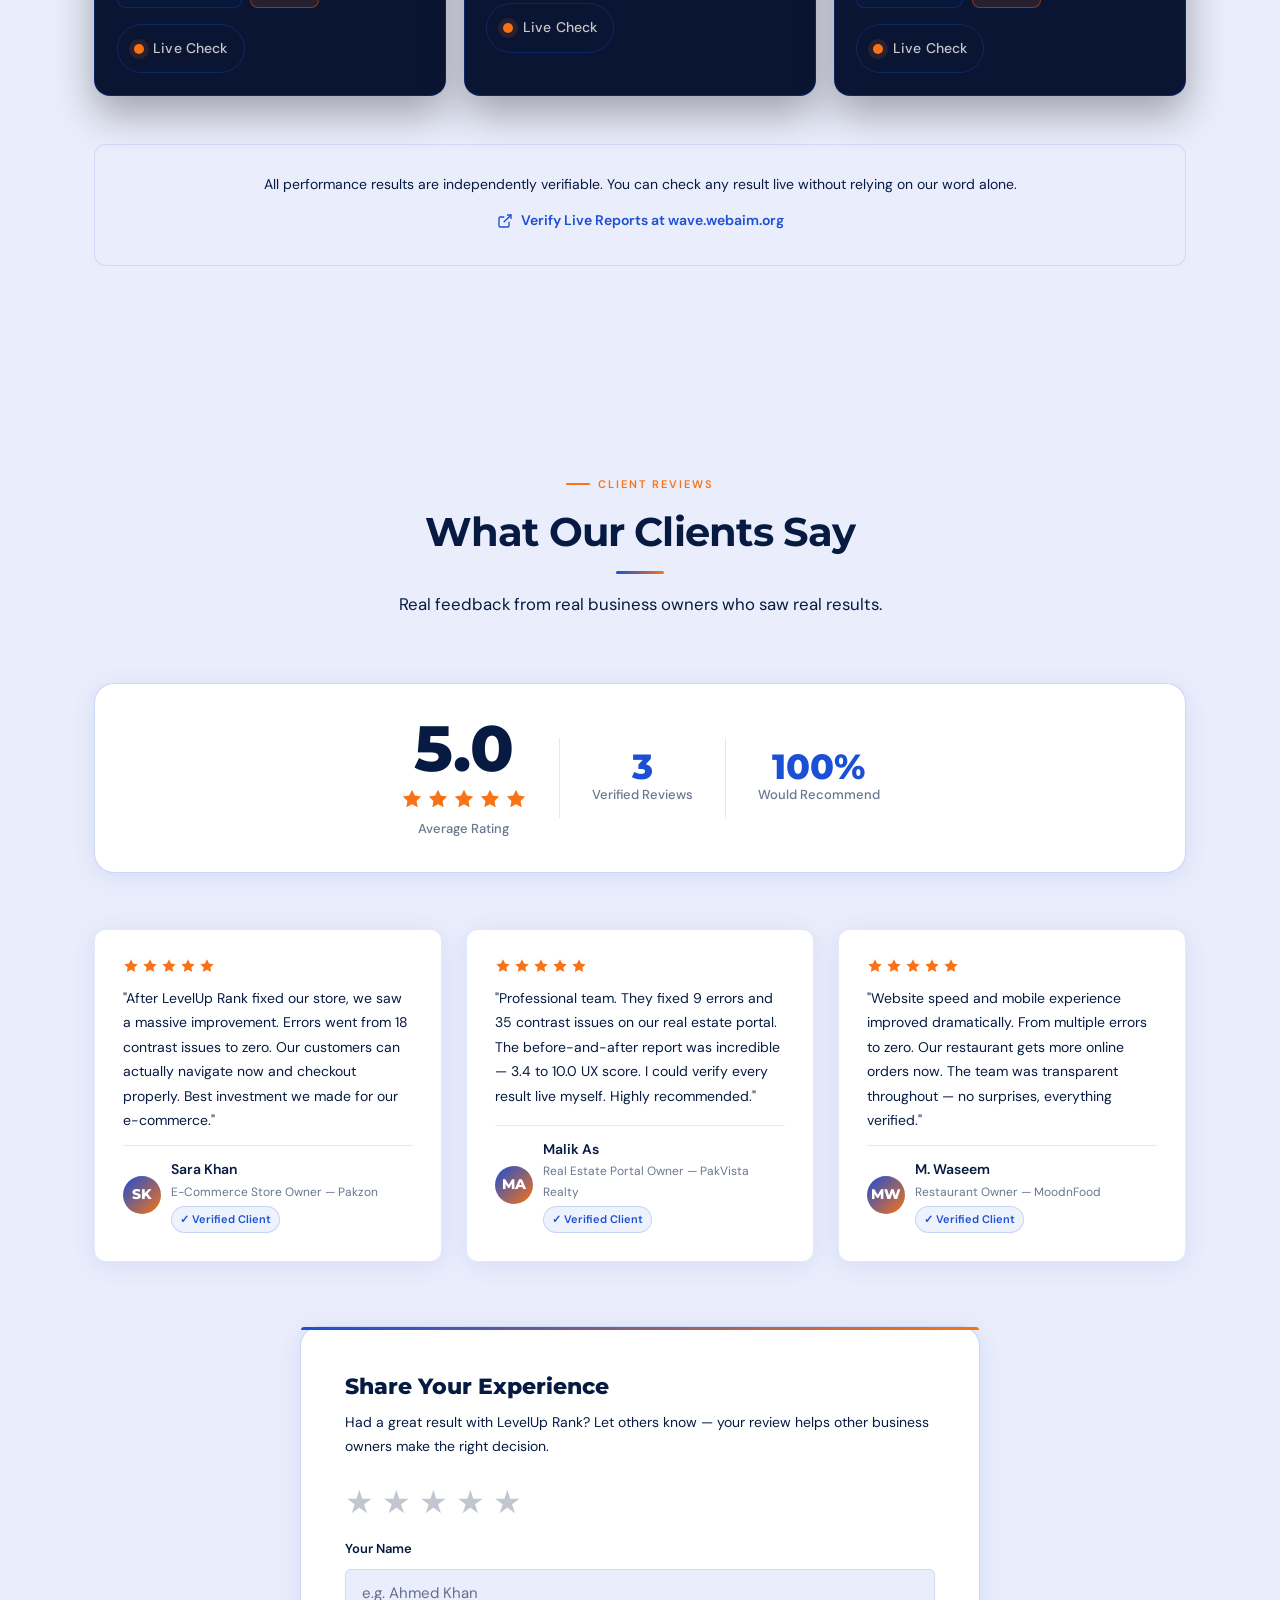
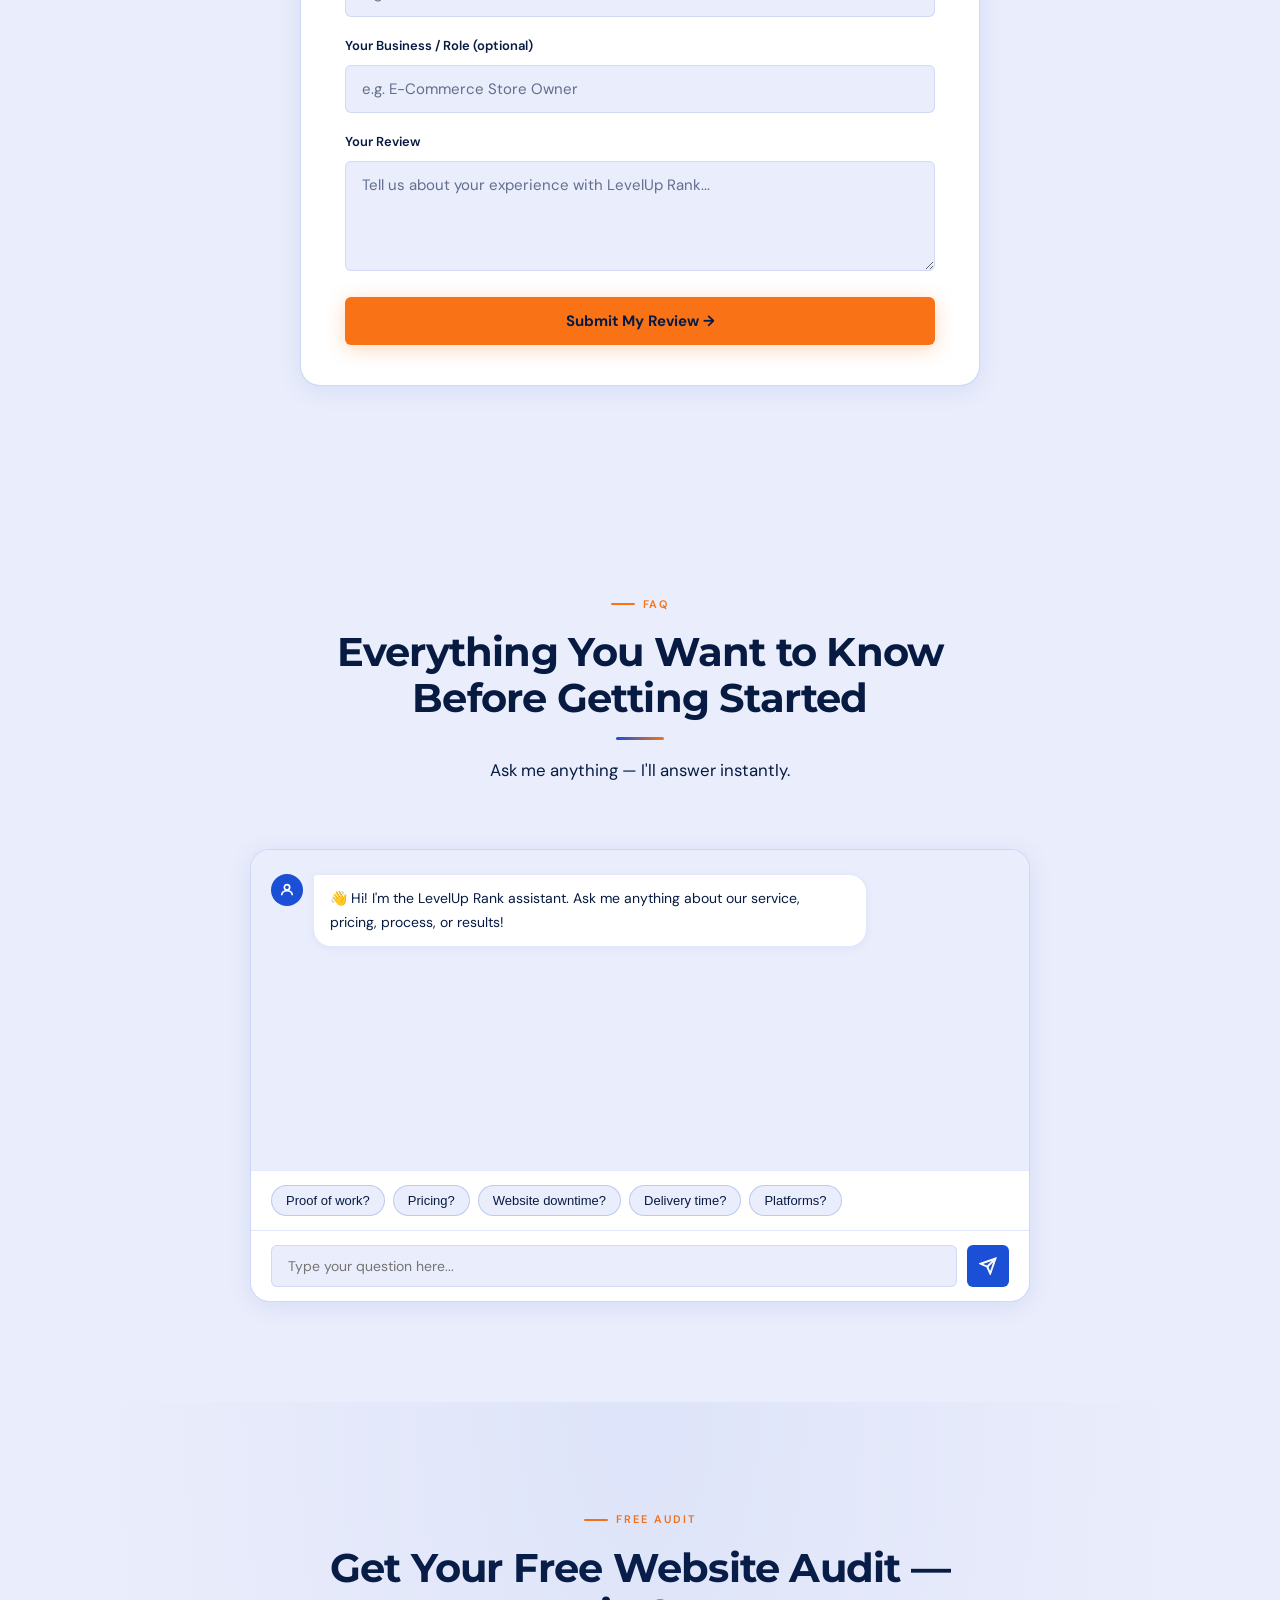
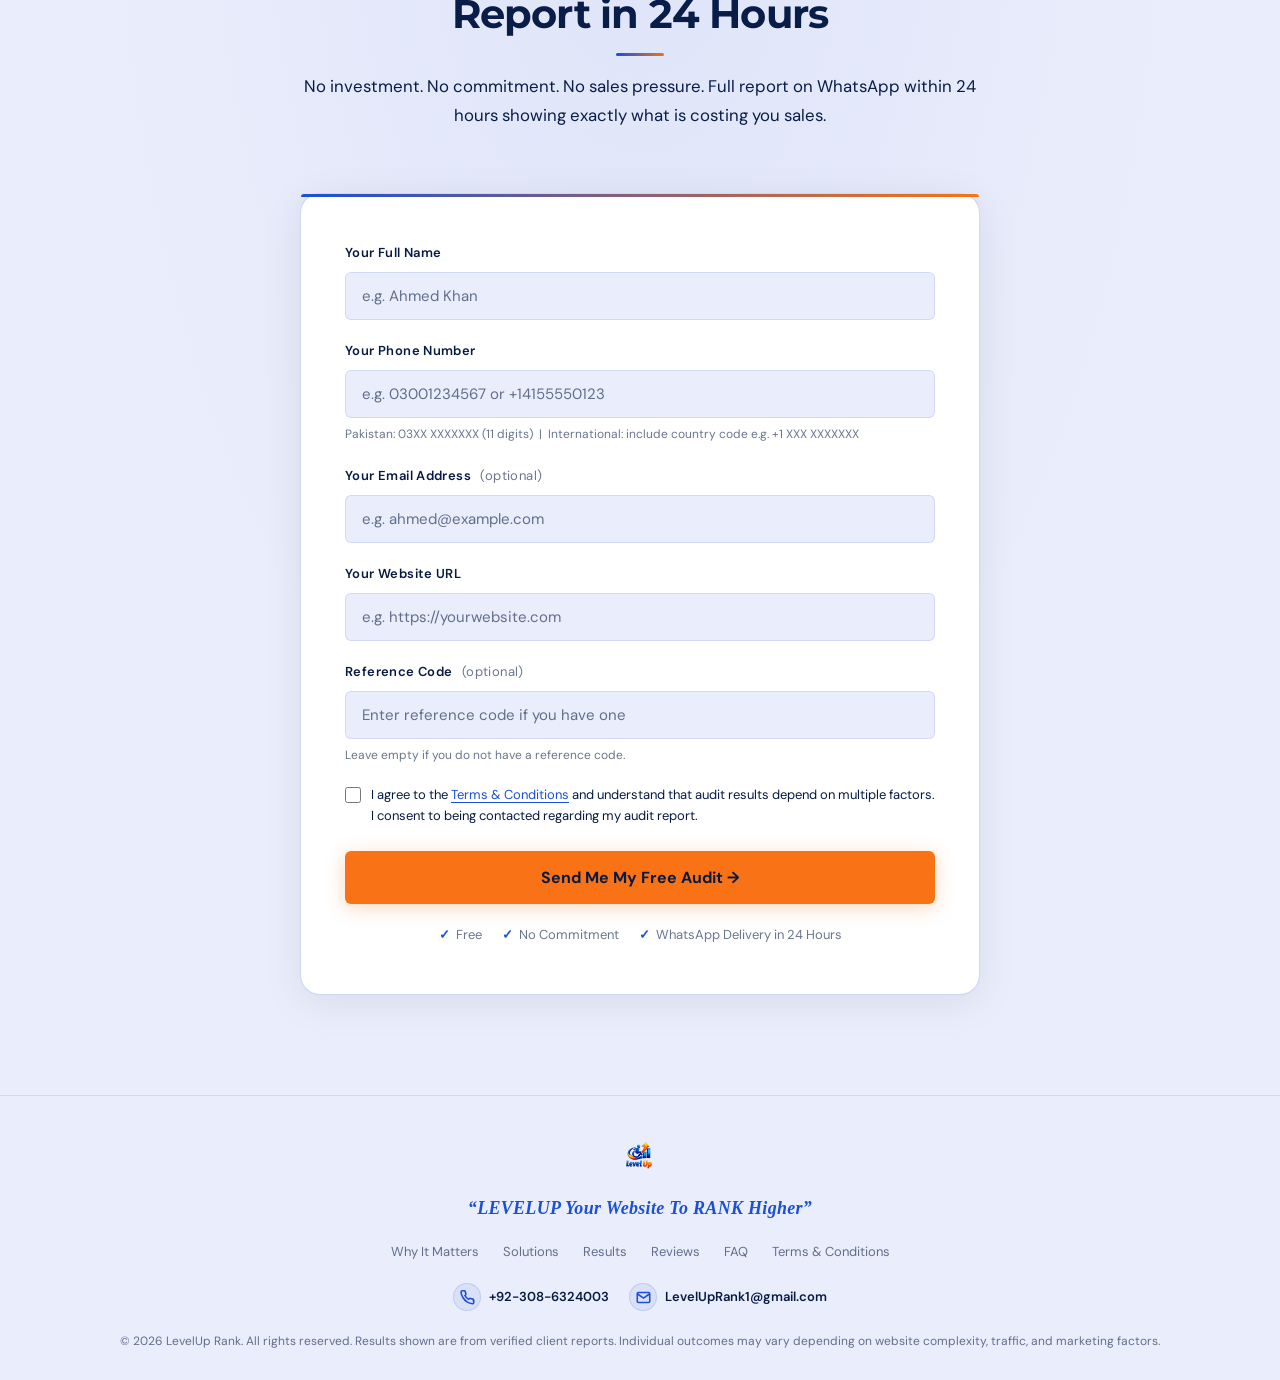
==== commit 779179a0: "Rename Step5_test3_BRAND.html to index.html" ====
--- a/index.html
+++ b/index.html
@@ -1,438 +1,1993 @@
-<!doctype html>
+<!DOCTYPE html>
+
 <html lang="en">
+
 <head>
-  <meta charset="utf-8">
-  <meta name="viewport" content="width=device-width, initial-scale=1">
-  <title>Free Website Audit for Small Business | LevelUp Rank</title>
-  <meta name="description" content="Get a free website audit and discover the hidden issues costing you sales. LevelUp Rank delivers a mobile-first review, conversion-focused improvements, and a verified UX report.">
-  <link rel="canonical" href="https://leveluprank.com/">
-  <meta property="og:type" content="website">
-  <meta property="og:title" content="Free Website Audit — Fix What's Silently Killing Your Sales">
-  <meta property="og:description" content="Discover the hidden issues costing you sales. Get a free website audit, conversion-focused improvements, and a verified UX report.">
-  <meta property="og:url" content="https://leveluprank.com/">
-  <meta property="og:image" content="/assets/levelup-logo.png">
-  <meta name="theme-color" content="#0d1b3d">
-  <link rel="preload" href="/assets/levelup-logo.png" as="image">
-  <link rel="stylesheet" href="/styles.css">
-  <script type="application/ld+json">
-  {
-    "@context": "https://schema.org",
-    "@type": "Organization",
-    "name": "LevelUp Rank",
-    "url": "https://leveluprank.com/",
-    "logo": "https://leveluprank.com/assets/levelup-logo.png"
-  }
-  </script>
-  <script type="application/ld+json">
-  {
-    "@context": "https://schema.org",
-    "@type": "WebSite",
-    "name": "LevelUp Rank",
-    "url": "https://leveluprank.com/"
-  }
-  </script>
-  <script type="application/ld+json">
-  {
-    "@context": "https://schema.org",
-    "@type": "FAQPage",
-    "mainEntity": [
-      {
-        "@type": "Question",
-        "name": "Is there proof of previous work?",
-        "acceptedAnswer": {
-          "@type": "Answer",
-          "text": "Yes. Previous work is showcased on the brand website and BC0 website, with verified reporting used to support trust."
-        }
-      },
-      {
-        "@type": "Question",
-        "name": "Will fixing my website guarantee more sales?",
-        "acceptedAnswer": {
-          "@type": "Answer",
-          "text": "No guarantee is made. Sales also depend on trust, marketing, competition, pricing, and user engagement. The service focuses on improving website usability, visitor flow, and conversion potential."
-        }
-      },
-      {
-        "@type": "Question",
-        "name": "Do I need to give website access?",
-        "acceptedAnswer": {
-          "@type": "Answer",
-          "text": "Only limited access is requested when needed. If access is not shared, the solution can be delivered in code or HTML format for direct deployment by the client or developer."
-        }
-      },
-      {
-        "@type": "Question",
-        "name": "Will my website go down during the work?",
-        "acceptedAnswer": {
-          "@type": "Answer",
-          "text": "Downtime is minimized by working on a test or staging version before approval and final deployment."
-        }
-      },
-      {
-        "@type": "Question",
-        "name": "How long does delivery take?",
-        "acceptedAnswer": {
-          "@type": "Answer",
-          "text": "Standard delivery is 5 to 7 days depending on complexity and page count."
-        }
-      },
-      {
-        "@type": "Question",
-        "name": "What are the payment terms?",
-        "acceptedAnswer": {
-          "@type": "Answer",
-          "text": "The pricing structure follows 50% advance and 50% after the client reviews and approves the fixed version."
-        }
-      }
-    ]
-  }
-  </script>
+
+<meta charset="UTF-8">
+
+<meta name="viewport" content="width=device-width, initial-scale=1.0">
+
+<title>Free Website Audit — Fix What's Silently Killing Your Sales | LevelUp Rank</title>
+
+<meta name="description" content="Get a free website audit and discover the hidden errors costing you sales every single day. We find them, fix them in 7 days, and prove it with a verified report. 50% advance — 50% after approval.">
+
+
+
+<!-- Open Graph -->
+
+<meta property="og:title" content="Free Website Audit — Fix What's Silently Killing Your Sales">
+
+<meta property="og:description" content="Hidden errors stop visitors from completing a purchase. We find them, fix them in 7 days, and prove it with a verified report.">
+
+<meta property="og:type" content="website">
+
+<meta property="og:url" content="https://leveluprank.com/">
+
+<meta property="og:image" content="https://leveluprank.com/og-image.png">
+
+<link rel="canonical" href="https://leveluprank.com/">
+
+<link rel="preconnect" href="https://fonts.googleapis.com">
+
+<link rel="preconnect" href="https://fonts.gstatic.com" crossorigin>
+
+<link href="https://fonts.googleapis.com/css2?family=Montserrat:wght@600;700;800&family=DM+Sans:ital,opsz,wght@0,9..40,300;0,9..40,400;0,9..40,500;0,9..40,600;1,9..40,300&display=swap" rel="stylesheet">
+
+
+
+<a class="skip-link" href="#hero">Skip to main content</a>
+
+<script type="application/ld+json">
+
+{"@context":"https://schema.org","@type":"FAQPage","mainEntity":[{"@type":"Question","name":"Is there proof of previous work?","acceptedAnswer":{"@type":"Answer","text":"Yes. Our own website and all client results are showcased with live verifiable reports. Every result on this page can be confirmed right now — no screenshots, only live proof."}},{"@type":"Question","name":"Will fixing my website actually increase my sales?","acceptedAnswer":{"@type":"Answer","text":"We fix the technical errors that stop visitors from completing a purchase. Removing website barriers directly improves conversion from your existing traffic. Our clients have seen up to 185% improvement in website performance after fixes."}},{"@type":"Question","name":"Will my website go down during the fix?","acceptedAnswer":{"@type":"Answer","text":"No. All fixes happen on a staging copy. Your live website keeps running normally for your customers throughout. We only go live after your approval."}},{"@type":"Question","name":"What is the investment and payment terms?","acceptedAnswer":{"@type":"Answer","text":"Solutions start from Rs 21,000. You invest 50% upfront — the remaining 50% only after you review and approve the fixed version."}}]}
+
+</script>
+
+<script type="application/ld+json">
+
+{"@context":"https://schema.org","@type":"ProfessionalService","name":"LevelUp Rank","url":"https://leveluprank.com","description":"Conversion-focused website optimization and UX improvement service for small businesses.","areaServed":"PKR","priceRange":"RKR 21,000 – PKR 1,20,000"}
+
+</script>
+
+<style>
+
+:root {
+
+  /* ═══════════════════════════════════════════════════
+     LOCKED BRAND PALETTE — LevelUp Rank
+     Primary:       #1a4fd6  (Brand Blue)
+     Secondary:     #0a1533  (Brand Navy)
+     Accent:        #f97316  (Brand Orange)
+     Light Neutral: #eaedfb  (Primary 10% over white — solid)
+     Dark Neutral:  #071b42  (Primary darkened 40% HSL)
+     ═══════════════════════════════════════════════════ */
+
+  /* Brand core */
+  --primary:        #1a4fd6;
+  --secondary:      #0a1533;
+  --accent:         #f97316;
+  --light-neutral:  #eaedfb;
+  --dark-neutral:   #071b42;
+
+  /* Semantic aliases — all map to palette only */
+  --bg-primary:     #eaedfb;   /* light-neutral */
+  --bg-secondary:   #eaedfb;   /* light-neutral (ONE neutral only) */
+  --bg-card:        #ffffff;   /* pure white card faces for readability */
+  --bg-card-hover:  #eaedfb;
+
+  --border:         rgba(26,79,214,0.12);
+  --border-bright:  rgba(26,79,214,0.22);
+
+  --blue:           #1a4fd6;   /* = primary */
+  --blue-light:     #1a4fd6;   /* collapsed to primary */
+  --blue-glow:      rgba(26,79,214,0.08);
+
+  --orange:         #f97316;   /* = accent */
+  --orange-light:   #f97316;   /* collapsed to accent */
+  --orange-glow:    rgba(249,115,22,0.10);
+
+  --text-primary:   #071b42;   /* = dark-neutral  WCAG on light: 10.4:1 ✓ */
+  --text-secondary: #071b42;   /* collapsed to dark-neutral */
+  --text-muted:     rgba(7,27,66,0.60);  /* dark-neutral 60% — WCAG on white 4.7:1 ✓ */
+
+  --white:          #ffffff;
+  --success:        #1a4fd6;   /* State-Success → Primary (+ checkmark icon) */
+
+  --radius-sm:6px;--radius-md:12px;--radius-lg:20px;
+
+  --shadow-card:0 4px 24px rgba(26,79,214,0.10);--shadow-glow:0 0 40px rgba(26,79,214,0.16);
+
+  --transition:all 0.25s cubic-bezier(0.4,0,0.2,1);
+
+  --font-head:'Montserrat',sans-serif;--font-body:'DM Sans',sans-serif;
+
+}
+
+*,*::before,*::after{box-sizing:border-box;margin:0;padding:0;}
+
+html{scroll-behavior:smooth;}
+
+body{background:var(--light-neutral);color:var(--dark-neutral);font-family:var(--font-body);font-size:16px;line-height:1.7;overflow-x:hidden;}
+
+img{max-width:100%;display:block;}
+
+a{color:inherit;text-decoration:none;}
+
+ul{list-style:none;}
+
+.container{max-width:1140px;margin:0 auto;padding:0 24px;}
+
+.section{padding:100px 0;}.section-sm{padding:64px 0;}
+
+.eyebrow{display:inline-flex;align-items:center;gap:8px;font-family:var(--font-body);font-size:11px;font-weight:600;letter-spacing:0.18em;text-transform:uppercase;color:var(--orange);margin-bottom:16px;}
+
+.eyebrow::before{content:'';display:block;width:24px;height:2px;background:var(--orange);border-radius:2px;}
+
+h1,h2,h3,h4{font-family:var(--font-head);line-height:1.15;}
+
+h1{font-size:clamp(2rem,5.5vw,3.75rem);font-weight:800;letter-spacing:-0.03em;color:var(--text-primary);}
+
+h2{font-size:clamp(1.6rem,3.5vw,2.5rem);font-weight:700;letter-spacing:-0.02em;color:var(--text-primary);}
+
+h3{font-size:clamp(1.05rem,2vw,1.25rem);font-weight:700;color:var(--text-primary);}
+
+.text-gradient{background:linear-gradient(135deg,var(--blue) 0%,var(--orange) 100%);-webkit-background-clip:text;-webkit-text-fill-color:transparent;background-clip:text;}
+
+.btn{display:inline-flex;align-items:center;gap:8px;padding:14px 28px;border-radius:var(--radius-sm);font-family:var(--font-body);font-size:15px;font-weight:600;cursor:pointer;border:none;transition:var(--transition);white-space:nowrap;}
+
+.btn-primary{background:var(--accent);color:var(--dark-neutral);font-weight:700;box-shadow:0 4px 20px rgba(249,115,22,0.28);}
+
+.btn-primary:hover{background:#e8650a;color:var(--dark-neutral);transform:translateY(-2px);box-shadow:0 8px 28px rgba(249,115,22,0.40);}
+
+.btn-secondary,
+.btn-secondary:visited,
+.btn-secondary:hover,
+.btn-secondary:focus,
+.btn-secondary:active{
+  background:transparent;
+  color:var(--primary);
+  /* WCAG override: primary blue 5.75:1 on light-neutral ✓ (orange was 2.40:1 ✗) */
+  border:2px solid var(--accent);
+  box-shadow:none;
+  opacity:1;
+}
+
+.btn-secondary:hover,
+.btn-secondary:focus,
+.btn-secondary:active{
+  transform:translateY(-2px);
+}
+
+
+.btn-blue{background:var(--blue);color:var(--white);box-shadow:0 4px 20px rgba(26,79,214,0.22);}
+
+.btn-blue:hover{background:var(--blue-light);transform:translateY(-2px);box-shadow:0 8px 28px rgba(26,79,214,0.32);}
+
+#site-header{position:fixed;top:0;left:0;right:0;z-index:100;padding:16px 0;transition:var(--transition);background:#ffffff;}
+
+#site-header.scrolled{background:rgba(255,255,255,0.97);backdrop-filter:blur(16px);-webkit-backdrop-filter:blur(16px);border-bottom:1px solid var(--border);padding:12px 0;box-shadow:0 2px 16px rgba(26,79,214,0.08);}
+
+.nav-inner{display:flex;align-items:center;justify-content:space-between;gap:24px;}
+
+.nav-logo{display:flex;align-items:center;}
+
+.nav-logo img{height:52px;width:auto;}
+
+.nav-links{display:flex;align-items:center;gap:32px;}
+
+.nav-links a{font-size:14px;font-weight:500;color:var(--text-secondary);transition:var(--transition);}
+
+.nav-links a:hover{color:var(--text-primary);}
+
+.nav-cta{display:flex;align-items:center;gap:12px;}
+
+.nav-promo{display:flex;align-items:center;gap:6px;font-family:var(--font-head);font-size:15px;font-weight:700;color:var(--dark-neutral);letter-spacing:-0.01em;}
+
+.hamburger{display:none;flex-direction:column;gap:5px;cursor:pointer;padding:4px;background:none;border:none;}
+
+.hamburger span{display:block;width:24px;height:2px;background:#1a4fd6;border-radius:2px;transition:var(--transition);}
+
+.mobile-nav{display:none;position:fixed;inset:0;z-index:99;background:var(--white);flex-direction:column;align-items:center;justify-content:center;gap:32px;opacity:0;pointer-events:none;transition:opacity 0.3s;}
+
+.mobile-nav.open{display:flex;opacity:1;pointer-events:all;}
+
+.mobile-nav a{font-family:var(--font-head);font-size:1.5rem;font-weight:700;color:var(--text-primary);transition:var(--transition);}
+
+.mobile-nav a:hover{color:var(--orange);}
+
+.mobile-nav-close{position:absolute;top:20px;right:24px;background:none;border:none;color:var(--text-primary);font-size:28px;cursor:pointer;}
+
+#hero{min-height:100vh;display:flex;align-items:center;position:relative;overflow:hidden;padding:120px 0 80px;background:var(--bg-primary);}
+
+.hero-bg{position:absolute;inset:0;z-index:0;}
+
+.hero-bg-grid{position:absolute;inset:0;background-image:linear-gradient(rgba(26,79,214,0.05) 1px,transparent 1px),linear-gradient(90deg,rgba(26,79,214,0.05) 1px,transparent 1px);background-size:60px 60px;}
+
+.hero-bg-glow{position:absolute;top:-20%;left:-10%;width:70%;height:80%;background:radial-gradient(ellipse,rgba(26,79,214,0.08) 0%,transparent 70%);pointer-events:none;}
+
+.hero-bg-glow-2{position:absolute;bottom:-10%;right:-5%;width:50%;height:60%;background:radial-gradient(ellipse,rgba(249,115,22,0.07) 0%,transparent 70%);pointer-events:none;}
+
+.hero-content{position:relative;z-index:1;max-width:960px;}
+
+.hero-visual-wrap{display:flex;justify-content:center;align-items:center;margin:8px auto 28px;}
+
+.hero-visual-img{width:min(100%,560px);height:auto;display:block;filter:drop-shadow(0 28px 56px rgba(0,0,0,0.22));}
+
+.urgency-tag{display:inline-flex;align-items:center;gap:8px;background:rgba(249,115,22,0.08);border:1px solid rgba(249,115,22,0.22);color:var(--orange);font-size:13px;font-weight:600;padding:8px 16px;border-radius:100px;margin-bottom:24px;animation:pulse-border 2.5s ease-in-out infinite;}
+
+@keyframes pulse-border{0%,100%{border-color:rgba(249,115,22,0.22);}50%{border-color:rgba(249,115,22,0.55);}}
+
+.urgency-dot{width:8px;height:8px;background:var(--orange);border-radius:50%;animation:blink 1.2s ease-in-out infinite;}
+
+@keyframes blink{0%,100%{opacity:1;}50%{opacity:0.3;}}
+
+.hero-h1{margin-bottom:20px;}
+
+.hero-h1 em{font-style:normal;color:var(--orange);}
+
+.hero-lead{font-size:clamp(1rem,2vw,1.125rem);color:var(--text-secondary);margin-bottom:36px;max-width:580px;line-height:1.75;}
+
+.hero-actions{display:flex;flex-wrap:wrap;gap:14px;margin-bottom:48px;}
+
+.trust-bar{display:flex;flex-wrap:wrap;gap:20px;padding-top:32px;border-top:1px solid var(--border);}
+
+.trust-item{display:flex;align-items:center;gap:8px;font-size:13px;font-weight:500;color:var(--text-secondary);}
+
+.trust-icon{width:18px;height:18px;background:var(--blue-glow);border:1px solid rgba(26,79,214,0.20);border-radius:50%;display:flex;align-items:center;justify-content:center;flex-shrink:0;color:var(--blue);font-size:10px;font-weight:700;}
+
+
+
+/* BEFORE/AFTER HERO IMAGE */
+
+.hero-ba-wrapper{position:relative;z-index:1;margin-top:52px;}
+
+.hero-ba-label{text-align:center;margin-bottom:16px;}
+
+.hero-ba-label span{display:inline-flex;align-items:center;gap:10px;font-family:var(--font-body);font-size:11px;font-weight:700;letter-spacing:0.18em;text-transform:uppercase;color:var(--text-muted);background:var(--bg-secondary);border:1px solid var(--border);padding:8px 20px;border-radius:100px;}
+
+.hero-ba-label span::before,.hero-ba-label span::after{content:'';display:inline-block;width:20px;height:1px;background:var(--border-bright);}
+
+.hero-ba-frame{position:relative;border-radius:var(--radius-lg);overflow:hidden;box-shadow:0 2px 0 rgba(255,255,255,0.6) inset,0 32px 80px rgba(0,0,0,0.14),0 0 0 1px var(--border);background:#000;line-height:0;}
+
+.hero-ba-frame::after{content:'';position:absolute;inset:0;border-radius:var(--radius-lg);background:linear-gradient(135deg,rgba(26,79,214,0.04) 0%,transparent 50%,rgba(249,115,22,0.04) 100%);z-index:1;pointer-events:none;}
+
+.hero-ba-img{width:100%;height:auto;display:block;border-radius:var(--radius-lg);}
+
+.hero-ba-verify {
+  text-align: center;
+  margin-top: 14px;
+}
+
+.hero-ba-verify a {
+  display: inline-flex;
+  align-items: center;
+  gap: 6px;
+  font-size: 12px;
+  color: var(--blue);
+  border: 1px solid rgba(26, 79, 214, 0.35);
+  background: rgba(26, 79, 214, 0.06);
+  padding: 6px 16px;
+  border-radius: 100px;
+  transition: var(--transition);
+  text-decoration: none;
+  font-weight: 500;
+}
+
+.hero-ba-verify a:hover {
+  color: #fff;
+  background: var(--blue);
+  border-color: var(--blue);
+  box-shadow: 0 4px 14px rgba(26, 79, 214, 0.30);
+}
+
+
+#problem{background:var(--bg-secondary);}
+
+.section-header{text-align:center;max-width:680px;margin:0 auto 64px;}
+
+.section-header p{margin-top:16px;color:var(--text-secondary);font-size:1.05rem;}
+
+.stats-row{display:grid;grid-template-columns:repeat(3,1fr);gap:24px;margin-bottom:56px;}
+
+.stat-card{background:var(--bg-card);border:1px solid var(--border);border-radius:var(--radius-md);padding:32px 28px;text-align:center;transition:var(--transition);box-shadow:var(--shadow-card);}
+
+.stat-card:hover{border-color:var(--blue);transform:translateY(-4px);box-shadow:var(--shadow-glow);}
+
+.stat-number{font-family:var(--font-head);font-size:clamp(2.2rem,5vw,3rem);font-weight:800;color:var(--orange);line-height:1;margin-bottom:10px;}
+
+.stat-label{font-size:13px;color:var(--text-secondary);line-height:1.5;}
+
+.problem-cards{display:grid;grid-template-columns:repeat(3,1fr);gap:24px;}
+
+.problem-card{background:var(--bg-card);border:1px solid var(--border);border-radius:var(--radius-md);padding:32px 28px;position:relative;overflow:hidden;transition:var(--transition);box-shadow:var(--shadow-card);}
+
+.problem-card::before{content:'';position:absolute;top:0;left:0;right:0;height:3px;background:linear-gradient(90deg,var(--blue),var(--orange));opacity:0;transition:var(--transition);}
+
+.problem-card:hover{border-color:rgba(26,79,214,0.2);transform:translateY(-4px);box-shadow:0 8px 32px rgba(0,0,0,0.1);}
+
+.problem-card:hover::before{opacity:1;}
+
+.problem-icon{width:48px;height:48px;background:var(--blue-glow);border:1px solid rgba(26,79,214,0.15);border-radius:var(--radius-sm);display:flex;align-items:center;justify-content:center;margin-bottom:20px;font-size:22px;}
+
+.problem-card h3{margin-bottom:12px;}
+
+.problem-card p{font-size:14px;color:var(--text-secondary);line-height:1.7;}
+
+#how-it-works{background:var(--bg-primary);}
+
+.steps-grid{display:grid;grid-template-columns:repeat(3,1fr);gap:0;position:relative;}
+
+.steps-grid::before{content:'';position:absolute;top:36px;left:16.66%;right:16.66%;height:1px;background:linear-gradient(90deg,transparent,var(--border-bright) 20%,var(--border-bright) 80%,transparent);}
+
+.step{padding:0 24px;text-align:center;position:relative;}
+
+.step:first-child{padding-left:0;}.step:last-child{padding-right:0;}
+
+.step-number{width:72px;height:72px;background:var(--bg-secondary);border:1.5px solid var(--border-bright);border-radius:50%;display:flex;align-items:center;justify-content:center;margin:0 auto 28px;font-family:var(--font-head);font-size:1.4rem;font-weight:800;color:var(--blue);position:relative;z-index:1;}
+
+.step-number.orange{color:var(--orange);border-color:rgba(249,115,22,0.30);}
+
+.step h3{margin-bottom:12px;}.step p{font-size:14px;color:var(--text-secondary);line-height:1.7;}
+
+.step-badge{display:inline-block;margin-top:16px;background:rgba(26,79,214,0.07);border:1px solid rgba(26,79,214,0.18);color:var(--primary);font-size:12px;font-weight:600;padding:4px 12px;border-radius:100px;}
+
+#plans{background:var(--bg-secondary);}
+
+.plans-grid{display:grid;grid-template-columns:repeat(3,1fr);gap:24px;align-items:start;}
+
+.plan-card{background:var(--bg-card);border:1px solid var(--border);border-radius:var(--radius-lg);padding:36px 32px;position:relative;transition:var(--transition);box-shadow:var(--shadow-card);}
+
+.plan-card:hover{border-color:rgba(26,79,214,0.2);transform:translateY(-6px);box-shadow:0 12px 40px rgba(0,0,0,0.1);}
+
+.plan-card.featured{border-color:var(--blue);background:linear-gradient(135deg,#ffffff 0%,rgba(26,79,214,0.03) 100%);box-shadow:0 0 40px rgba(26,79,214,0.12);}
+
+.plan-badge{position:absolute;top:-14px;left:50%;transform:translateX(-50%);background:var(--blue);color:var(--white);font-size:11px;font-weight:700;letter-spacing:0.1em;text-transform:uppercase;padding:5px 16px;border-radius:100px;white-space:nowrap;}
+
+.plan-tag{font-size:11px;font-weight:600;letter-spacing:0.15em;text-transform:uppercase;color:var(--text-muted);margin-bottom:8px;}
+
+.plan-name{font-family:var(--font-head);font-size:1.6rem;font-weight:800;color:var(--text-primary);margin-bottom:6px;}
+
+.plan-desc{font-size:13px;color:var(--text-secondary);margin-bottom:28px;line-height:1.6;}
+
+.plan-pricing{margin-bottom:28px;}
+
+.plan-original{font-size:14px;color:var(--text-muted);text-decoration:line-through;margin-bottom:4px;}
+
+.plan-investment{font-family:var(--font-head);font-size:2rem;font-weight:800;color:var(--text-primary);}
+
+.plan-saving{display:inline-block;background:rgba(249,115,22,0.10);border:1px solid rgba(249,115,22,0.25);color:var(--accent);font-size:12px;font-weight:700;padding:3px 10px;border-radius:4px;margin-left:10px;vertical-align:middle;}
+
+.plan-pages{display:flex;align-items:center;gap:8px;background:var(--blue-glow);border:1px solid rgba(26,79,214,0.12);border-radius:var(--radius-sm);padding:10px 14px;margin-bottom:28px;font-size:14px;font-weight:500;color:var(--blue);}
+
+.plan-features{margin-bottom:32px;display:flex;flex-direction:column;gap:12px;}
+
+.plan-feature{display:flex;align-items:flex-start;gap:10px;font-size:14px;color:var(--text-secondary);}
+
+.plan-check{width:18px;height:18px;background:rgba(26,79,214,0.08);border:1px solid rgba(26,79,214,0.2);border-radius:50%;display:flex;align-items:center;justify-content:center;flex-shrink:0;margin-top:2px;font-size:10px;color:var(--primary);}
+
+.plan-payment-note{font-size:12px;color:var(--text-muted);text-align:center;margin-top:16px;padding-top:16px;border-top:1px solid var(--border);}
+
+
+
+/* RESULTS SECTION — dark card style */
+#results{background:var(--bg-primary);}
+.results-section-grid{max-width:1100px;margin:0 auto;display:grid;grid-template-columns:repeat(3,minmax(0,1fr));gap:1.1rem;}
+.case-card{background:var(--secondary);border:1px solid rgba(26,79,214,0.30);border-radius:16px;box-shadow:0 18px 40px rgba(0,0,0,0.32);padding:1.35rem;display:flex;flex-direction:column;gap:1rem;opacity:0;transform:translateY(30px);transition:opacity 0.7s ease,transform 0.7s ease;}
+.case-card.visible{opacity:1;transform:translateY(0);}
+.case-top{display:flex;align-items:flex-start;justify-content:space-between;gap:1rem;}
+.case-card h3{margin:0 0 0.45rem;font-size:1.1rem;font-weight:600;color:#ffffff;}
+.case-role{margin:0;color:#c8c8c8;font-size:0.94rem;font-weight:500;letter-spacing:0.01em;}
+.jump-badge{background:rgba(249,115,22,0.15);color:var(--accent);border:1px solid rgba(249,115,22,0.40);font-size:13px;font-weight:700;border-radius:8px;padding:5px 12px;white-space:nowrap;}
+/* ─────────────────────────────────────────────────────────────────────
+   PHASE 2 — BEFORE/AFTER COMPONENT REDESIGN
+   Side-by-side Flex Row layout with vertical divider
+   Before: 50% opacity dark-neutral text, strikethrough icon, BEFORE label
+   After:  100% opacity, weight-800, ↑ arrow, 1.4× size, AFTER label
+   Badge:  +% top-right, accent color, 1.5× body size
+   ─────────────────────────────────────────────────────────────────────*/
+.score-row{
+  display:flex;
+  flex-direction:row;
+  gap:0;
+  align-items:stretch;
+  border:1px solid rgba(26,79,214,0.30);
+  border-radius:14px;
+  overflow:hidden;
+  position:relative;
+}
+/* Vertical divider between before and after */
+.score-row::after{
+  content:'';
+  position:absolute;
+  left:50%;
+  top:10%;
+  height:80%;
+  width:1px;
+  background:rgba(255,255,255,0.15);
+  transform:translateX(-50%);
+}
+/* Arrow cell between boxes */
+.score-arrow-dark{
+  display:none; /* replaced by CSS divider */
+}
+.score-box-dark{
+  flex:1;
+  padding:1.1rem 1rem;
+  border-radius:0;
+  display:flex;
+  flex-direction:column;
+  gap:0.3rem;
+  align-items:center;
+  text-align:center;
+  position:relative;
+}
+/* BEFORE box — primary darkened (Before-State role = Dark Neutral 50% opacity) */
+.before-box{
+  background:rgba(7,27,66,0.55);
+  border:none;
+}
+/* AFTER box — primary/accent highlight (After-State role = Primary 100%) */
+.after-box{
+  background:rgba(26,79,214,0.18);
+  border:none;
+}
+/* BEFORE / AFTER uppercase labels */
+.score-box-dark::before{
+  font-family:'Montserrat',sans-serif;
+  font-size:10px;
+  font-weight:700;
+  letter-spacing:0.10em;
+  text-transform:uppercase;
+  color:rgba(255,255,255,0.55);
+  margin-bottom:2px;
+}
+.before-box::before{ content:'BEFORE'; }
+.after-box::before{ content:'AFTER'; }
+.score-caption{color:#c8c8c8;font-size:0.82rem;font-weight:500;letter-spacing:0.01em;}
+.score-val{font-size:1.875rem;font-weight:700;line-height:1;} /* 30px base */
+/* BEFORE value: 50% opacity of text color, with strikethrough decoration */
+.score-before-val{
+  color:rgba(255,255,255,0.50);
+  font-size:1.875rem; /* 1× base */
+  font-weight:600;
+  position:relative;
+}
+.score-before-val::after{
+  content:'';
+  position:absolute;
+  left:0; right:0;
+  top:50%;
+  height:2px;
+  background:rgba(255,255,255,0.35);
+  transform:rotate(-8deg);
+}
+/* AFTER value: 100% opacity, 1.4× size, weight 800, with ↑ arrow */
+.score-after-val{
+  color:#ffffff;
+  font-size:2.625rem; /* 1.4× 30px = 42px */
+  font-weight:800;
+  line-height:1;
+  display:flex;
+  align-items:center;
+  gap:4px;
+}
+.score-after-val::before{
+  content:'↑';
+  font-size:1.5rem;
+  color:var(--accent);
+  font-weight:900;
+  line-height:1;
+}
+.progress-track{background:rgba(26,79,214,0.15);border:0.5px solid rgba(26,79,214,0.25);height:12px;border-radius:99px;overflow:hidden;}
+.progress-fill{width:0;height:100%;background:var(--accent);transition:width 1.6s cubic-bezier(0.4,0,0.2,1);}
+.tags-row{display:flex;flex-wrap:wrap;gap:0.55rem;}
+/* BEFORE-State tags: dark-neutral 50% */
+.error-tag{font-size:11px;padding:4px 10px;border-radius:8px;font-weight:700;letter-spacing:0.01em;border:1px solid rgba(26,79,214,0.30);background:rgba(7,27,66,0.50);color:rgba(255,255,255,0.55);}
+/* AFTER-State tags: accent / primary at 100% */
+.success-tag{font-size:11px;padding:4px 10px;border-radius:8px;font-weight:700;letter-spacing:0.01em;border:1px solid rgba(249,115,22,0.40);background:rgba(249,115,22,0.12);color:var(--accent);}
+.live-check-btn{display:inline-flex;align-items:center;gap:0.6rem;align-self:flex-start;padding:0.75rem 1rem;border-radius:999px;background:transparent;border:1px solid rgba(26,79,214,0.30);color:#c8c8c8;text-decoration:none;font-size:14px;font-weight:500;letter-spacing:0.01em;transition:border-color 0.2s ease,color 0.2s ease,transform 0.2s ease;}
+.live-check-btn:hover{border-color:var(--accent);color:var(--accent);transform:translateY(-2px);}
+.live-dot{width:10px;height:10px;border-radius:50%;background:var(--accent);display:inline-block;box-shadow:0 0 0 5px rgba(249,115,22,0.12);animation:pulse 1.3s infinite;}
+@keyframes pulse{0%,100%{opacity:1;}50%{opacity:0.4;}}
+/* IMPROVEMENT BADGE — top-right of case-card */
+.jump-badge{
+  background:rgba(249,115,22,0.15);
+  color:var(--accent);
+  border:1px solid rgba(249,115,22,0.40);
+  font-size:1.5rem; /* 1.5× body (16px) = 24px */
+  font-weight:700;
+  border-radius:10px;
+  padding:6px 14px;
+  white-space:nowrap;
+  align-self:flex-start;
+  flex-shrink:0;
+}
+/* Mobile: stack below breakpoint while preserving hierarchy */
+@media(max-width:480px){
+  .score-row{ flex-direction:column; }
+  .score-row::after{ left:10%; right:10%; top:50%; height:1px; width:80%; transform:none; }
+  .score-after-val{ font-size:2.25rem; }
+}
+
+#faq{background:var(--bg-secondary);}
+.faq-list{max-width:780px;margin:0 auto;display:flex;flex-direction:column;gap:12px;}
+.faq-item{background:var(--bg-card);border:1px solid var(--border);border-radius:var(--radius-md);overflow:hidden;transition:var(--transition);box-shadow:0 1px 4px rgba(0,0,0,0.04);}
+.faq-item.open{border-color:var(--blue);}
+.faq-question{width:100%;display:flex;align-items:center;justify-content:space-between;gap:16px;padding:20px 24px;background:none;border:none;cursor:pointer;text-align:left;color:var(--text-primary);font-family:var(--font-body);font-size:15px;font-weight:600;transition:var(--transition);}
+.faq-question:hover{color:var(--blue);}
+.faq-icon{width:28px;height:28px;background:var(--bg-secondary);border:1px solid var(--border);border-radius:50%;display:flex;align-items:center;justify-content:center;flex-shrink:0;color:var(--text-secondary);font-size:16px;line-height:1;transition:var(--transition);}
+.faq-item.open .faq-icon{background:var(--blue-glow);border-color:rgba(37,99,235,0.25);color:var(--blue);transform:rotate(45deg);}
+.faq-answer{max-height:0;overflow:hidden;transition:max-height 0.4s cubic-bezier(0.4,0,0.2,1);}
+.faq-item.open .faq-answer{max-height:300px;}
+.faq-answer-inner{padding:0 24px 20px;font-size:14px;color:var(--text-secondary);line-height:1.8;}
+#audit-form{background:var(--bg-primary);position:relative;overflow:hidden;}
+#audit-form::before{content:'';position:absolute;top:0;left:0;right:0;bottom:0;background:radial-gradient(ellipse at 50% 0%,rgba(26,79,214,0.06) 0%,transparent 60%);pointer-events:none;}
+.form-wrap{max-width:680px;margin:0 auto;background:var(--bg-card);border:1px solid var(--border-bright);border-radius:var(--radius-lg);padding:48px 44px;position:relative;z-index:1;box-shadow:0 8px 40px rgba(0,0,0,0.08);}
+.form-wrap::before{content:'';position:absolute;top:0;left:0;right:0;height:3px;background:linear-gradient(90deg,var(--blue),var(--orange));border-radius:var(--radius-lg) var(--radius-lg) 0 0;}
+.form-title{font-family:var(--font-head);font-size:clamp(1.3rem,3vw,1.75rem);font-weight:800;color:var(--text-primary);margin-bottom:8px;}
+.form-sub{font-size:14px;color:var(--text-secondary);margin-bottom:32px;}
+.form-group{margin-bottom:20px;}
+.form-group label{display:block;font-size:13px;font-weight:600;color:var(--text-secondary);margin-bottom:8px;letter-spacing:0.03em;}
+.form-group label span.opt{font-weight:400;color:var(--text-muted);margin-left:6px;}
+.form-group input{width:100%;background:var(--bg-secondary);border:1.5px solid var(--border);border-radius:var(--radius-sm);padding:13px 16px;font-family:var(--font-body);font-size:15px;color:var(--text-primary);transition:var(--transition);outline:none;-webkit-appearance:none;}
+.form-group input::placeholder{color:var(--text-muted);}
+.form-group input:focus{border-color:var(--blue);background:#fff;box-shadow:0 0 0 3px rgba(26,79,214,0.10);}
+.form-consent{display:flex;align-items:flex-start;gap:10px;margin-bottom:24px;font-size:13px;color:var(--text-secondary);line-height:1.6;}
+.form-consent input[type="checkbox"]{width:16px;height:16px;margin-top:2px;flex-shrink:0;accent-color:var(--blue);}
+.form-consent a{color:var(--blue);text-decoration:underline;text-underline-offset:3px;}
+.form-submit-btn{width:100%;padding:16px;font-size:16px;font-weight:700;justify-content:center;}
+.form-trust-row{display:flex;flex-wrap:wrap;justify-content:center;gap:20px;margin-top:20px;}
+.form-trust-item{display:flex;align-items:center;gap:6px;font-size:13px;color:var(--text-muted);}
+.form-trust-item span.check{color:var(--success);font-weight:700;}
+.form-success{display:none;text-align:center;padding:24px 0;}
+.form-success.show{display:block;}
+.success-icon{width:64px;height:64px;background:rgba(26,79,214,0.08);border:2px solid rgba(26,79,214,0.25);border-radius:50%;display:flex;align-items:center;justify-content:center;margin:0 auto 20px;font-size:28px;}
+.form-success h3{margin-bottom:10px;}.form-success p{color:var(--text-secondary);font-size:14px;}
+
+/* CHATBOT */
+
+.chatbot-wrap{max-width:780px;margin:0 auto;background:var(--bg-card);border:1px solid var(--border-bright);border-radius:var(--radius-lg);overflow:hidden;box-shadow:var(--shadow-card);}
+
+.chat-window{min-height:320px;max-height:420px;overflow-y:auto;padding:24px 20px;display:flex;flex-direction:column;gap:16px;background:var(--bg-secondary);}
+
+.chat-msg{display:flex;align-items:flex-start;gap:10px;}
+
+.bot-msg{justify-content:flex-start;}
+
+.user-msg{justify-content:flex-end;}
+
+.bot-avatar{width:32px;height:32px;background:var(--blue);border-radius:50%;display:flex;align-items:center;justify-content:center;flex-shrink:0;color:#fff;}
+
+.bubble{max-width:75%;padding:12px 16px;border-radius:18px;font-size:14px;line-height:1.7;}
+
+.bot-msg .bubble{background:var(--bg-card);border:1px solid var(--border);border-radius:4px 18px 18px 18px;color:var(--text-primary);box-shadow:0 2px 8px rgba(26,79,214,0.06);}
+
+.user-msg .bubble{background:var(--blue);color:#fff;border-radius:18px 4px 18px 18px;}
+
+.typing-bubble{display:flex;align-items:center;gap:5px;padding:12px 16px;}
+
+.typing-bubble span{width:7px;height:7px;background:var(--text-muted);border-radius:50%;animation:typing-dot 1.2s infinite;}
+
+.typing-bubble span:nth-child(2){animation-delay:0.2s;}
+
+.typing-bubble span:nth-child(3){animation-delay:0.4s;}
+
+@keyframes typing-dot{0%,60%,100%{transform:translateY(0);}30%{transform:translateY(-6px);}}
+
+.chat-suggestions{padding:14px 20px;display:flex;flex-wrap:wrap;gap:8px;border-top:1px solid var(--border);background:var(--bg-card);}
+
+.suggest-btn{padding:7px 14px;background:var(--bg-secondary);border:1px solid var(--border-bright);border-radius:100px;font-size:13px;font-weight:500;color:var(--text-secondary);cursor:pointer;transition:var(--transition);}
+
+.suggest-btn:hover{background:var(--blue-glow);border-color:var(--blue);color:var(--blue);}
+
+.chat-input-area{display:flex;align-items:center;gap:10px;padding:14px 20px;border-top:1px solid var(--border);background:var(--bg-card);}
+
+.chat-input{flex:1;background:var(--bg-secondary);border:1.5px solid var(--border);border-radius:var(--radius-sm);padding:11px 16px;font-family:var(--font-body);font-size:14px;color:var(--text-primary);outline:none;transition:var(--transition);}
+
+.chat-input:focus{border-color:var(--blue);box-shadow:0 0 0 3px rgba(26,79,214,0.10);}
+
+.chat-send-btn{width:42px;height:42px;background:var(--blue);border:none;border-radius:var(--radius-sm);display:flex;align-items:center;justify-content:center;cursor:pointer;color:#fff;transition:var(--transition);flex-shrink:0;}
+
+.chat-send-btn:hover{background:var(--blue-light);transform:translateY(-1px);}
+
+/* FOOTER CONTACT */
+
+.footer-contact{display:flex;flex-wrap:wrap;gap:20px;justify-content:center;}
+
+.footer-contact-item{display:flex;align-items:center;gap:8px;font-size:13px;font-weight:600;color:var(--text-secondary);transition:var(--transition);}
+
+.footer-contact-item:hover{color:var(--blue);}
+
+.footer-contact-icon{width:28px;height:28px;background:var(--blue-glow);border:1px solid rgba(26,79,214,0.15);border-radius:50%;display:flex;align-items:center;justify-content:center;flex-shrink:0;color:var(--blue);}
+
+/* FREE AUDIT FLOAT */
+
+.audit-float{position:fixed;bottom:28px;right:28px;z-index:98;background:var(--accent);color:var(--dark-neutral);font-family:var(--font-body);font-size:14px;font-weight:700;padding:13px 22px;border-radius:100px;box-shadow:0 4px 24px rgba(249,115,22,0.38);transition:var(--transition);animation:wa-enter 0.6s 1s both;white-space:nowrap;}
+
+.audit-float:hover{background:#e8650a;transform:translateY(-3px);box-shadow:0 8px 32px rgba(249,115,22,0.50);}
+
+@keyframes wa-enter{from{transform:scale(0) rotate(-180deg);opacity:0;}to{transform:scale(1) rotate(0);opacity:1;}}
+
+@media(max-width:768px){.audit-float{bottom:16px;right:16px;font-size:13px;padding:11px 18px;}}
+
+footer{background:var(--light-neutral);border-top:1px solid var(--border);padding:40px 0 28px;}
+
+.footer-inner{display:flex;flex-direction:column;align-items:center;gap:20px;text-align:center;}
+
+.footer-logo img{height:40px;width:auto;}
+
+.footer-links{display:flex;flex-wrap:wrap;gap:24px;justify-content:center;}
+
+.footer-links a{font-size:13px;color:var(--text-muted);transition:var(--transition);}
+
+.footer-links a:hover{color:var(--text-primary);}
+
+.footer-copy{font-size:12px;color:var(--text-muted);}
+
+.divider{width:48px;height:3px;background:linear-gradient(90deg,var(--blue),var(--orange));border-radius:2px;margin:16px auto 0;}
+
+.text-center{text-align:center;}.mt-8{margin-top:8px;}.mt-12{margin-top:12px;}.mt-16{margin-top:16px;}.mt-24{margin-top:24px;}.mt-48{margin-top:48px;}.mb-8{margin-bottom:8px;}
+
+.wa-cta-banner{background:linear-gradient(135deg,rgba(26,79,214,0.06) 0%,rgba(249,115,22,0.05) 100%);border:1px solid var(--border-bright);border-radius:var(--radius-md);padding:28px 32px;display:flex;align-items:center;justify-content:space-between;gap:24px;flex-wrap:wrap;margin-top:56px;}
+
+.wa-cta-text p{font-size:13px;color:var(--text-secondary);}
+
+.wa-cta-text strong{font-family:var(--font-head);font-size:1.15rem;color:var(--text-primary);display:block;margin-bottom:4px;}
+
+.results-verify{text-align:center;margin-top:48px;padding:28px;background:var(--bg-secondary);border:1px solid var(--border);border-radius:var(--radius-md);}
+
+.results-verify p{font-size:14px;color:var(--text-secondary);margin-bottom:12px;}
+
+.verify-link{display:inline-flex;align-items:center;gap:8px;color:var(--blue);font-weight:600;font-size:14px;transition:var(--transition);}
+
+.verify-link:hover{color:var(--orange);}
+
+
+
+/* RATINGS SECTION */
+
+#ratings{background:var(--bg-secondary);}
+
+.ratings-summary{display:flex;align-items:center;justify-content:center;gap:32px;flex-wrap:wrap;margin-bottom:56px;background:var(--bg-card);border:1px solid var(--border-bright);border-radius:var(--radius-lg);padding:32px 40px;box-shadow:var(--shadow-card);}
+
+.ratings-avg-block{text-align:center;}
+
+.ratings-avg-num{font-family:var(--font-head);font-size:4rem;font-weight:800;color:var(--text-primary);line-height:1;}
+
+.ratings-avg-stars{display:flex;gap:4px;justify-content:center;margin:8px 0;}
+
+.ratings-avg-stars svg{color:var(--orange);}
+
+.ratings-avg-label{font-size:13px;color:var(--text-muted);font-weight:500;}
+
+.ratings-divider{width:1px;height:80px;background:var(--border);}
+
+.ratings-count-block{text-align:center;}
+
+.ratings-count-num{font-family:var(--font-head);font-size:2.2rem;font-weight:800;color:var(--blue);line-height:1;}
+
+.ratings-count-label{font-size:13px;color:var(--text-muted);margin-top:6px;}
+
+.reviews-grid{display:grid;grid-template-columns:repeat(3,1fr);gap:24px;margin-bottom:64px;}
+
+.review-card{background:var(--bg-card);border:1px solid var(--border);border-radius:var(--radius-md);padding:28px;box-shadow:var(--shadow-card);transition:var(--transition);display:flex;flex-direction:column;gap:12px;}
+
+.review-card:hover{border-color:rgba(26,79,214,0.2);transform:translateY(-4px);box-shadow:var(--shadow-glow);}
+
+.review-stars{display:flex;gap:3px;}
+
+.review-stars svg{color:var(--orange);}
+
+.review-text{font-size:14px;color:var(--text-secondary);line-height:1.75;flex:1;}
+
+.review-author{display:flex;align-items:center;gap:10px;padding-top:12px;border-top:1px solid var(--border);}
+
+.review-avatar{width:38px;height:38px;border-radius:50%;background:linear-gradient(135deg,var(--blue),var(--orange));display:flex;align-items:center;justify-content:center;font-family:var(--font-head);font-size:14px;font-weight:800;color:#fff;flex-shrink:0;}
+
+.review-name{font-size:14px;font-weight:600;color:var(--text-primary);}
+
+.review-role{font-size:12px;color:var(--text-muted);}
+
+.review-verified{display:inline-flex;align-items:center;gap:4px;font-size:11px;font-weight:600;color:var(--primary);background:rgba(26,79,214,0.07);border:1px solid rgba(26,79,214,0.18);padding:3px 8px;border-radius:100px;margin-top:4px;}
+
+/* LEAVE A REVIEW FORM */
+
+.leave-review-wrap{max-width:680px;margin:0 auto;background:var(--bg-card);border:1px solid var(--border-bright);border-radius:var(--radius-lg);padding:40px 44px;box-shadow:var(--shadow-card);position:relative;}
+
+.leave-review-wrap::before{content:'';position:absolute;top:0;left:0;right:0;height:3px;background:linear-gradient(90deg,var(--blue),var(--orange));border-radius:var(--radius-lg) var(--radius-lg) 0 0;}
+
+.leave-review-title{font-family:var(--font-head);font-size:1.4rem;font-weight:800;color:var(--text-primary);margin-bottom:6px;}
+
+.leave-review-sub{font-size:14px;color:var(--text-secondary);margin-bottom:28px;}
+
+.star-picker{display:flex;gap:8px;margin-bottom:20px;}
+
+.star-picker label{cursor:pointer;font-size:32px;color:rgba(7,27,66,0.25);transition:color 0.15s;line-height:1;}
+
+.star-picker input{display:none;}
+
+.star-picker label:hover,.star-picker label.selected{color:var(--orange);}
+
+.review-form-group{margin-bottom:18px;}
+
+.review-form-group label{display:block;font-size:13px;font-weight:600;color:var(--text-secondary);margin-bottom:8px;}
+
+.review-form-group input,.review-form-group textarea{width:100%;background:var(--bg-secondary);border:1.5px solid var(--border);border-radius:var(--radius-sm);padding:13px 16px;font-family:var(--font-body);font-size:15px;color:var(--text-primary);transition:var(--transition);outline:none;-webkit-appearance:none;resize:vertical;}
+
+.review-form-group textarea{min-height:110px;}
+
+.review-form-group input::placeholder,.review-form-group textarea::placeholder{color:var(--text-muted);}
+
+.review-form-group input:focus,.review-form-group textarea:focus{border-color:var(--blue);background:#fff;box-shadow:0 0 0 3px rgba(26,79,214,0.10);}
+
+.review-success{display:none;text-align:center;padding:20px 0;}
+
+.review-success.show{display:block;}
+
+@media(max-width:900px){.reviews-grid{grid-template-columns:1fr;}}
+
+@media(max-width:768px){.ratings-summary{gap:20px;padding:24px 20px;}.ratings-divider{width:80px;height:1px;}.leave-review-wrap{padding:32px 24px;}}
+
+
+
+@media(max-width:900px){
+
+  .stats-row,.problem-cards,.plans-grid{grid-template-columns:1fr;}
+
+  .steps-grid{grid-template-columns:1fr;gap:40px;}.steps-grid::before{display:none;}
+
+  .step{padding:0;}
+
+  .results-section-grid{grid-template-columns:1fr;}
+
+}
+
+@media(max-width:768px){
+
+  .section{padding:72px 0;}
+
+  .nav-links{display:none;}.nav-cta .btn{display:none;}.hamburger{display:flex;}
+
+  .form-wrap{padding:32px 24px;}
+
+  .hero-actions{flex-direction:column;}.hero-actions .btn{width:100%;justify-content:center;}
+
+  .plans-grid{gap:32px;}
+
+  .wa-cta-banner{flex-direction:column;text-align:center;}
+
+  .wa-float{bottom:16px;right:16px;width:50px;height:50px;}
+
+}
+
+@media(max-width:480px){.trust-bar{flex-direction:column;gap:12px;}}
+
+
+
+/* TRUST BADGES */
+
+#trust-badges{background:var(--bg-primary);padding:0 0 80px;}
+
+.trust-badges-inner{display:grid;grid-template-columns:repeat(3,1fr);gap:24px;max-width:960px;margin:0 auto;}
+
+.trust-badge-card{display:flex;flex-direction:column;align-items:center;text-align:center;background:var(--bg-card);border:1px solid var(--border-bright);border-radius:var(--radius-lg);padding:36px 28px 32px;box-shadow:var(--shadow-card);position:relative;overflow:hidden;transition:var(--transition);}
+
+.trust-badge-card::before{content:'';position:absolute;inset:0;border-radius:var(--radius-lg);background:linear-gradient(135deg,rgba(26,79,214,0.04) 0%,transparent 60%);pointer-events:none;}
+
+.trust-badge-card:hover{transform:translateY(-6px);box-shadow:0 16px 48px rgba(26,79,214,0.14);border-color:rgba(26,79,214,0.25);}
+
+.trust-badge-icon-wrap{width:72px;height:72px;border-radius:50%;display:flex;align-items:center;justify-content:center;margin-bottom:20px;position:relative;}
+
+.trust-badge-icon-wrap.blue{background:linear-gradient(135deg,rgba(26,79,214,0.12),rgba(26,79,214,0.06));border:2px solid rgba(26,79,214,0.20);}
+
+.trust-badge-icon-wrap.orange{background:linear-gradient(135deg,rgba(249,115,22,0.12),rgba(249,115,22,0.06));border:2px solid rgba(249,115,22,0.20);}
+
+.trust-badge-icon-wrap.green{background:linear-gradient(135deg,rgba(26,79,214,0.12),rgba(26,79,214,0.06));border:2px solid rgba(26,79,214,0.20);}
+
+.trust-badge-icon-wrap svg{flex-shrink:0;}
+
+.trust-badge-label{font-size:10px;font-weight:700;letter-spacing:0.18em;text-transform:uppercase;color:var(--text-muted);margin-bottom:10px;}
+
+.trust-badge-title{font-family:var(--font-head);font-size:1.15rem;font-weight:800;color:var(--text-primary);margin-bottom:10px;}
+
+.trust-badge-desc{font-size:13px;color:var(--text-secondary);line-height:1.7;}
+
+.trust-badge-seal{display:inline-flex;align-items:center;gap:6px;margin-top:18px;font-size:11px;font-weight:700;letter-spacing:0.08em;text-transform:uppercase;padding:6px 14px;border-radius:100px;}
+
+.trust-badge-seal.blue{color:var(--blue);background:rgba(26,79,214,0.07);border:1px solid rgba(26,79,214,0.18);}
+
+.trust-badge-seal.orange{color:var(--orange);background:rgba(249,115,22,0.07);border:1px solid rgba(249,115,22,0.18);}
+
+.trust-badge-seal.green{color:var(--primary);background:rgba(26,79,214,0.07);border:1px solid rgba(26,79,214,0.18);}
+
+@media(max-width:900px){.trust-badges-inner{grid-template-columns:1fr;max-width:480px;}}
+
+
+
+
+
+/* WCAG: Skip to main content */
+
+.skip-link{position:absolute;top:-100px;left:16px;z-index:9999;background:var(--blue);color:#fff;padding:10px 20px;border-radius:0 0 8px 8px;font-weight:700;font-size:14px;text-decoration:none;transition:top 0.2s;}
+
+.skip-link:focus{top:0;}
+
+/* WCAG: Focus visible */
+
+*:focus-visible{outline:3px solid var(--blue);outline-offset:3px;}
+
+button:focus-visible,a:focus-visible,input:focus-visible,textarea:focus-visible,select:focus-visible{outline:3px solid var(--blue);outline-offset:3px;}
+
+
+
+
+
+/* BRANDING: Header white style */
+
+#site-header{background:#ffffff;border-bottom:1px solid rgba(26,79,214,0.10);}
+
+#site-header.scrolled{background:rgba(255,255,255,0.97);border-bottom:1px solid var(--border);}
+
+/* Hero dark background to match mockup */
+
+#hero{background:linear-gradient(135deg,var(--secondary) 0%,#0f1f4a 60%,#0d1527 100%);}
+
+.hero-h1{color:#fff;}
+
+.hero-lead{color:rgba(255,255,255,0.75);}
+
+.trust-bar{border-top-color:rgba(255,255,255,0.12);}
+
+.trust-item{color:rgba(255,255,255,0.70);}
+
+.hero-bg-grid{background-image:linear-gradient(rgba(255,255,255,0.04) 1px,transparent 1px),linear-gradient(90deg,rgba(255,255,255,0.04) 1px,transparent 1px);}
+
+/* Trust badges subtle glow on dark */
+.hero-tagline-prefix {
+  text-transform: None;
+  color: #ffffff;
+  text-align: left;
+  line-height: 1.8;
+}
+
+</style>
+
 </head>
 <body>
-  <a class="skip-link" href="#main-content">Skip to content</a>
-
-  <header class="site-header">
-    <div class="container nav-wrap">
-      <a class="brand" href="#top" aria-label="LevelUp Rank home">
-        <img src="/assets/levelup-logo.png" alt="LevelUp Rank logo for a free website audit for small business" width="196" height="196">
-        <div class="brand-copy">
-          <span class="brand-name">LevelUp Rank</span>
-          <span class="brand-tag">Conversion-focused website experience optimization</span>
+
+
+
+<!-- HEADER -->
+
+<header id="site-header" role="banner">
+
+  <div class="container">
+
+    <nav class="nav-inner" aria-label="Main navigation">
+
+      <a href="/" class="nav-logo" aria-label="LevelUp Rank Home">
+
+        <img src="[data-uri]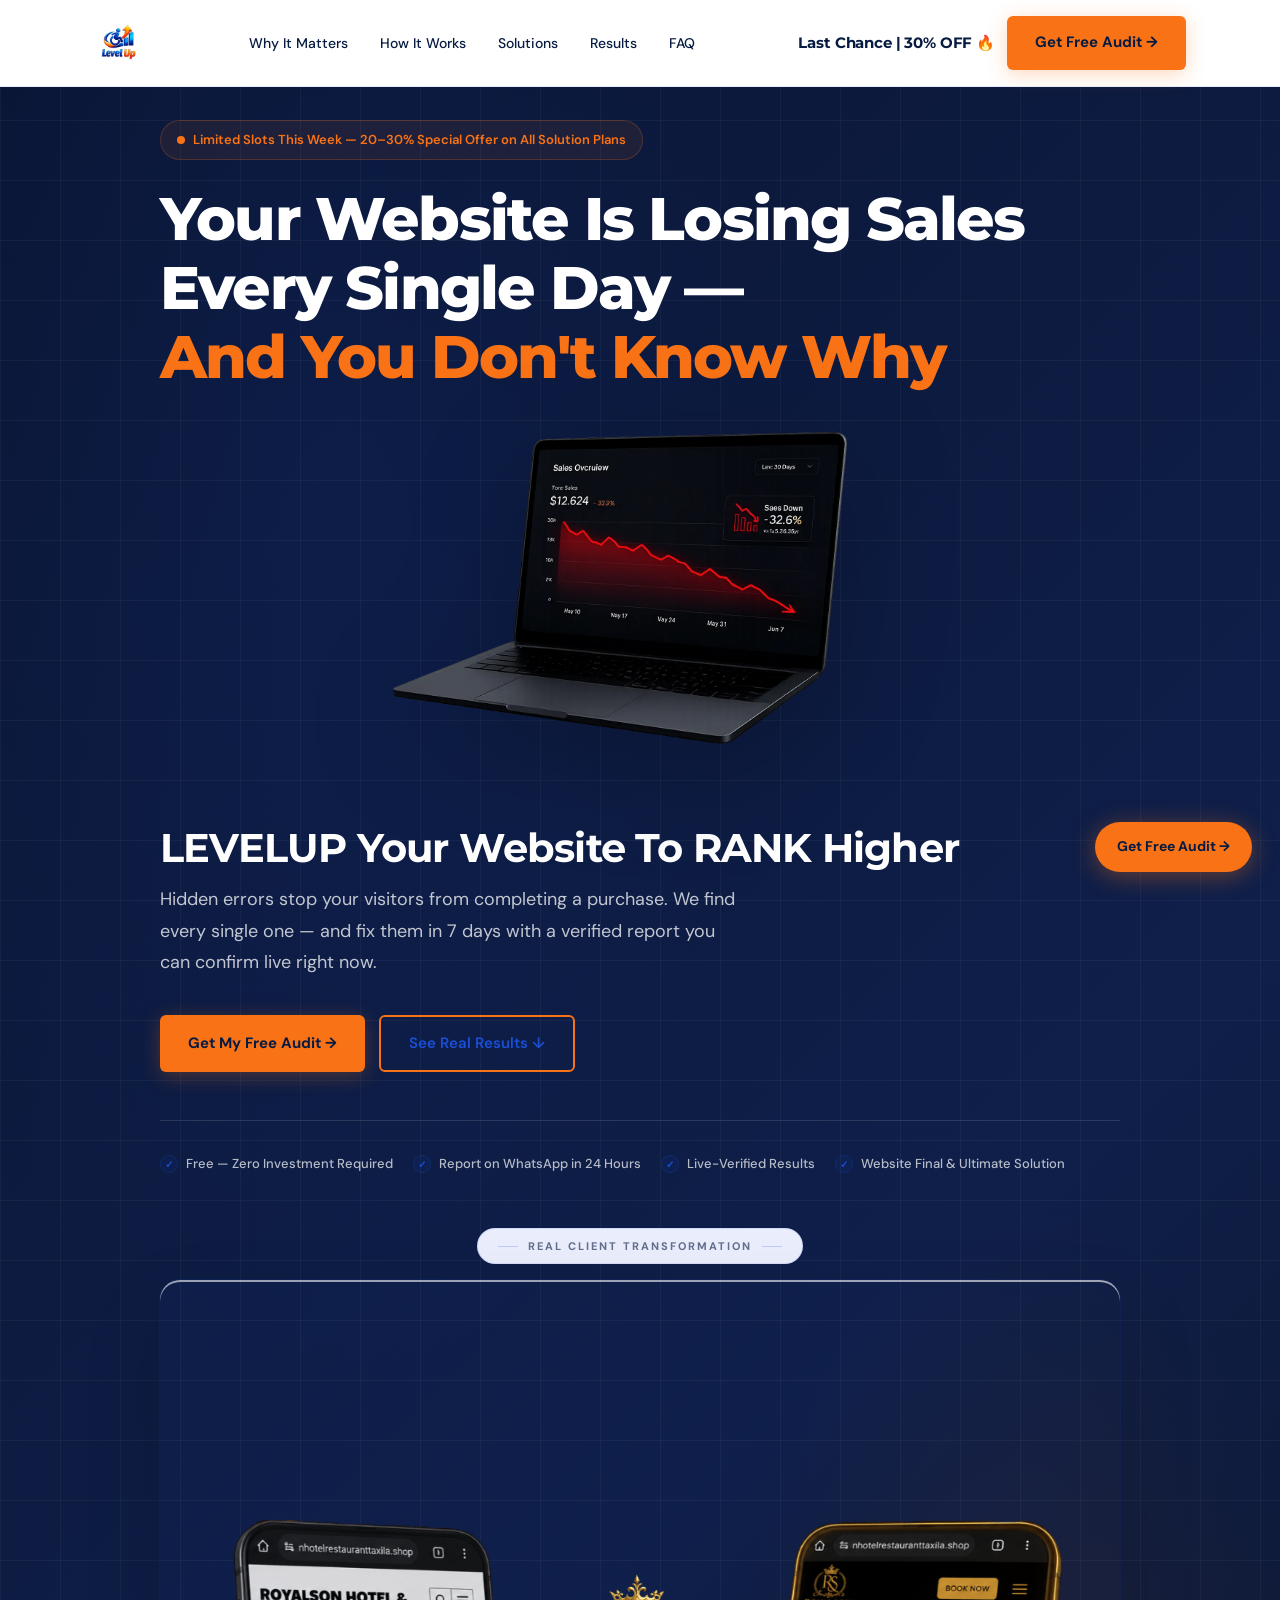
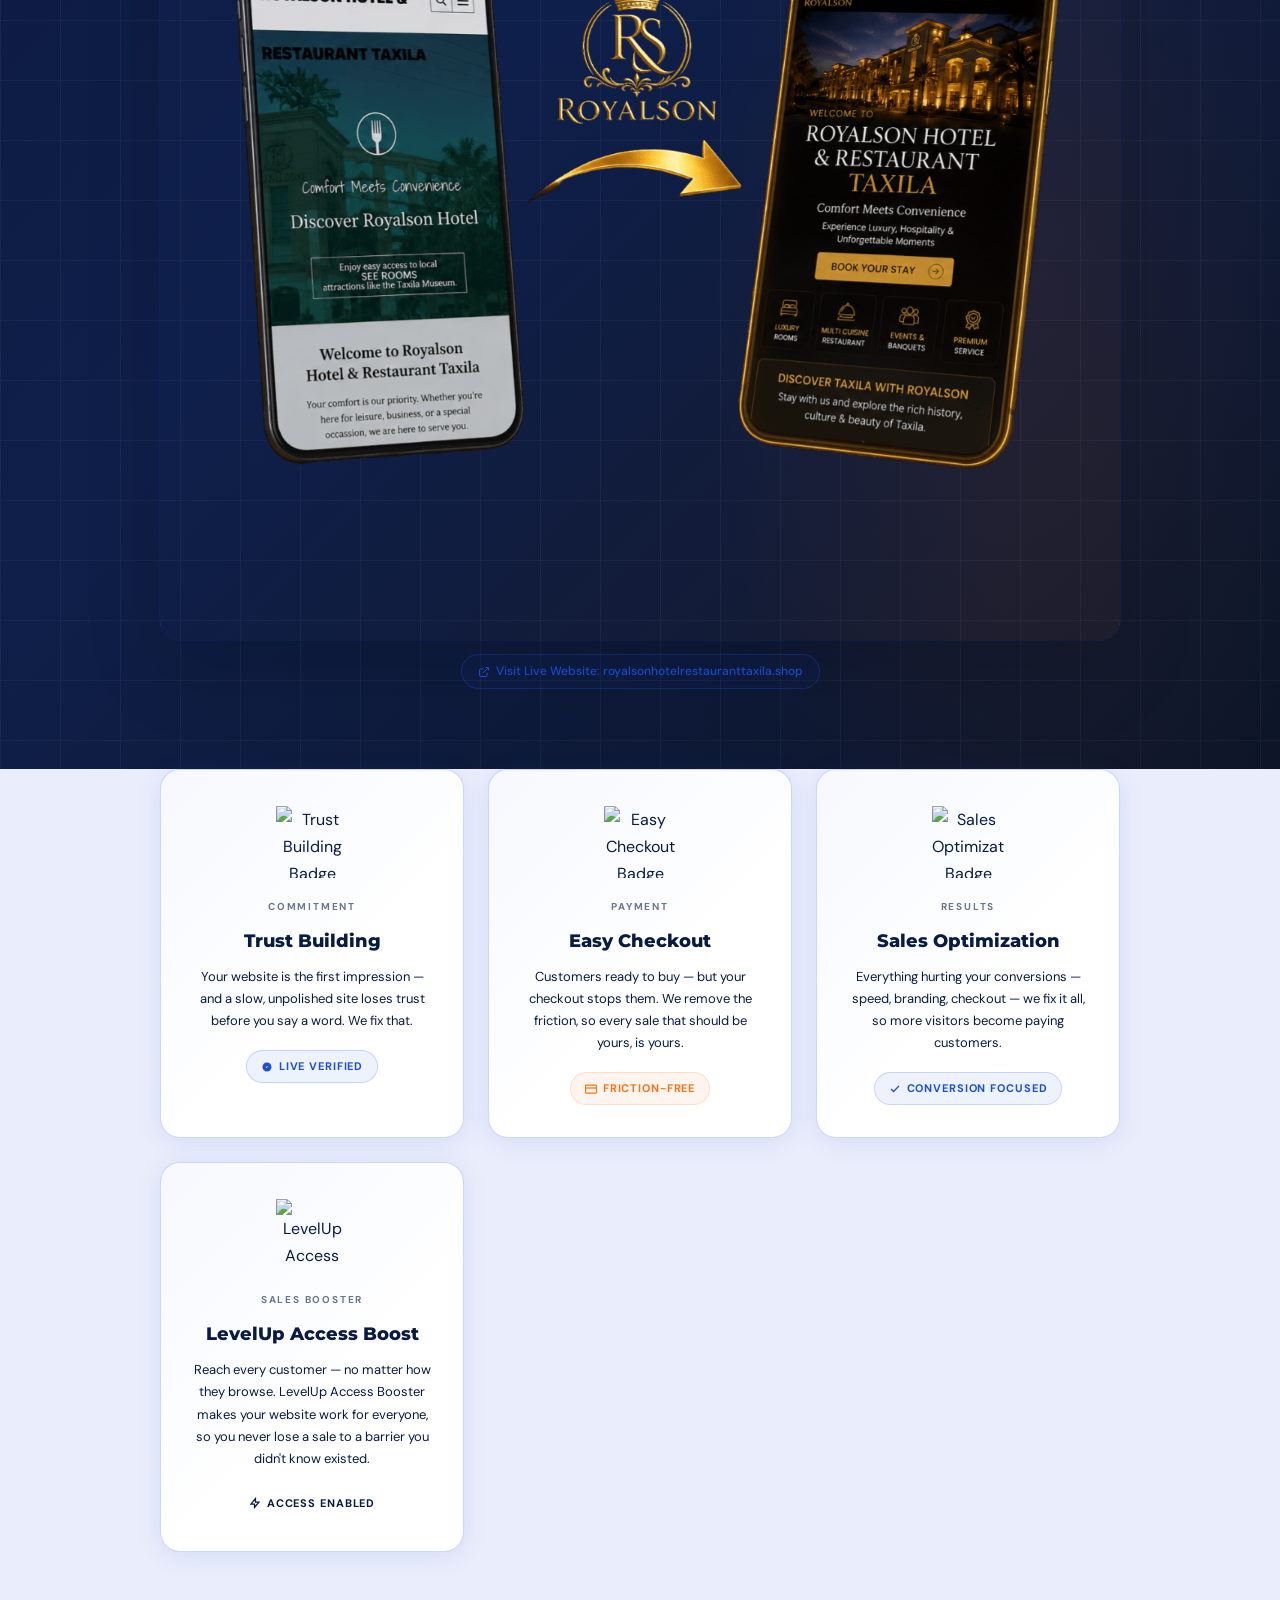
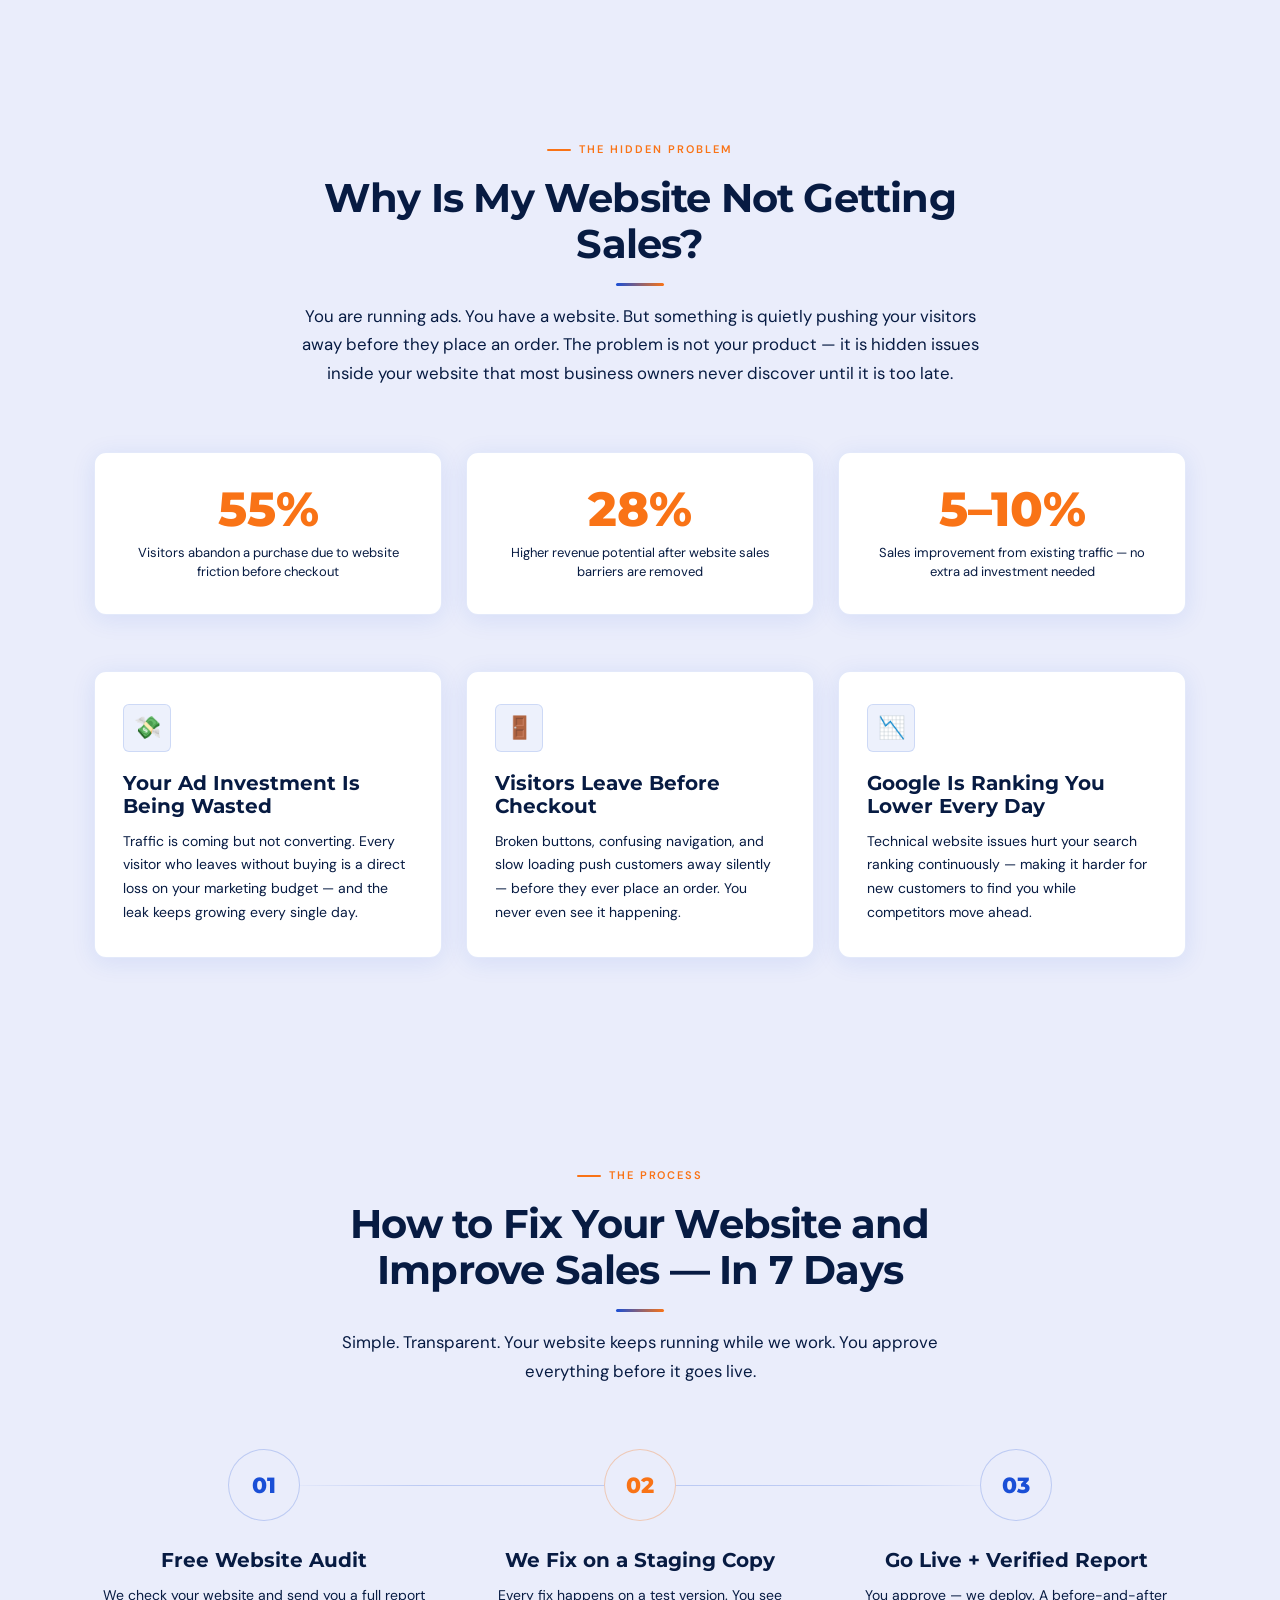
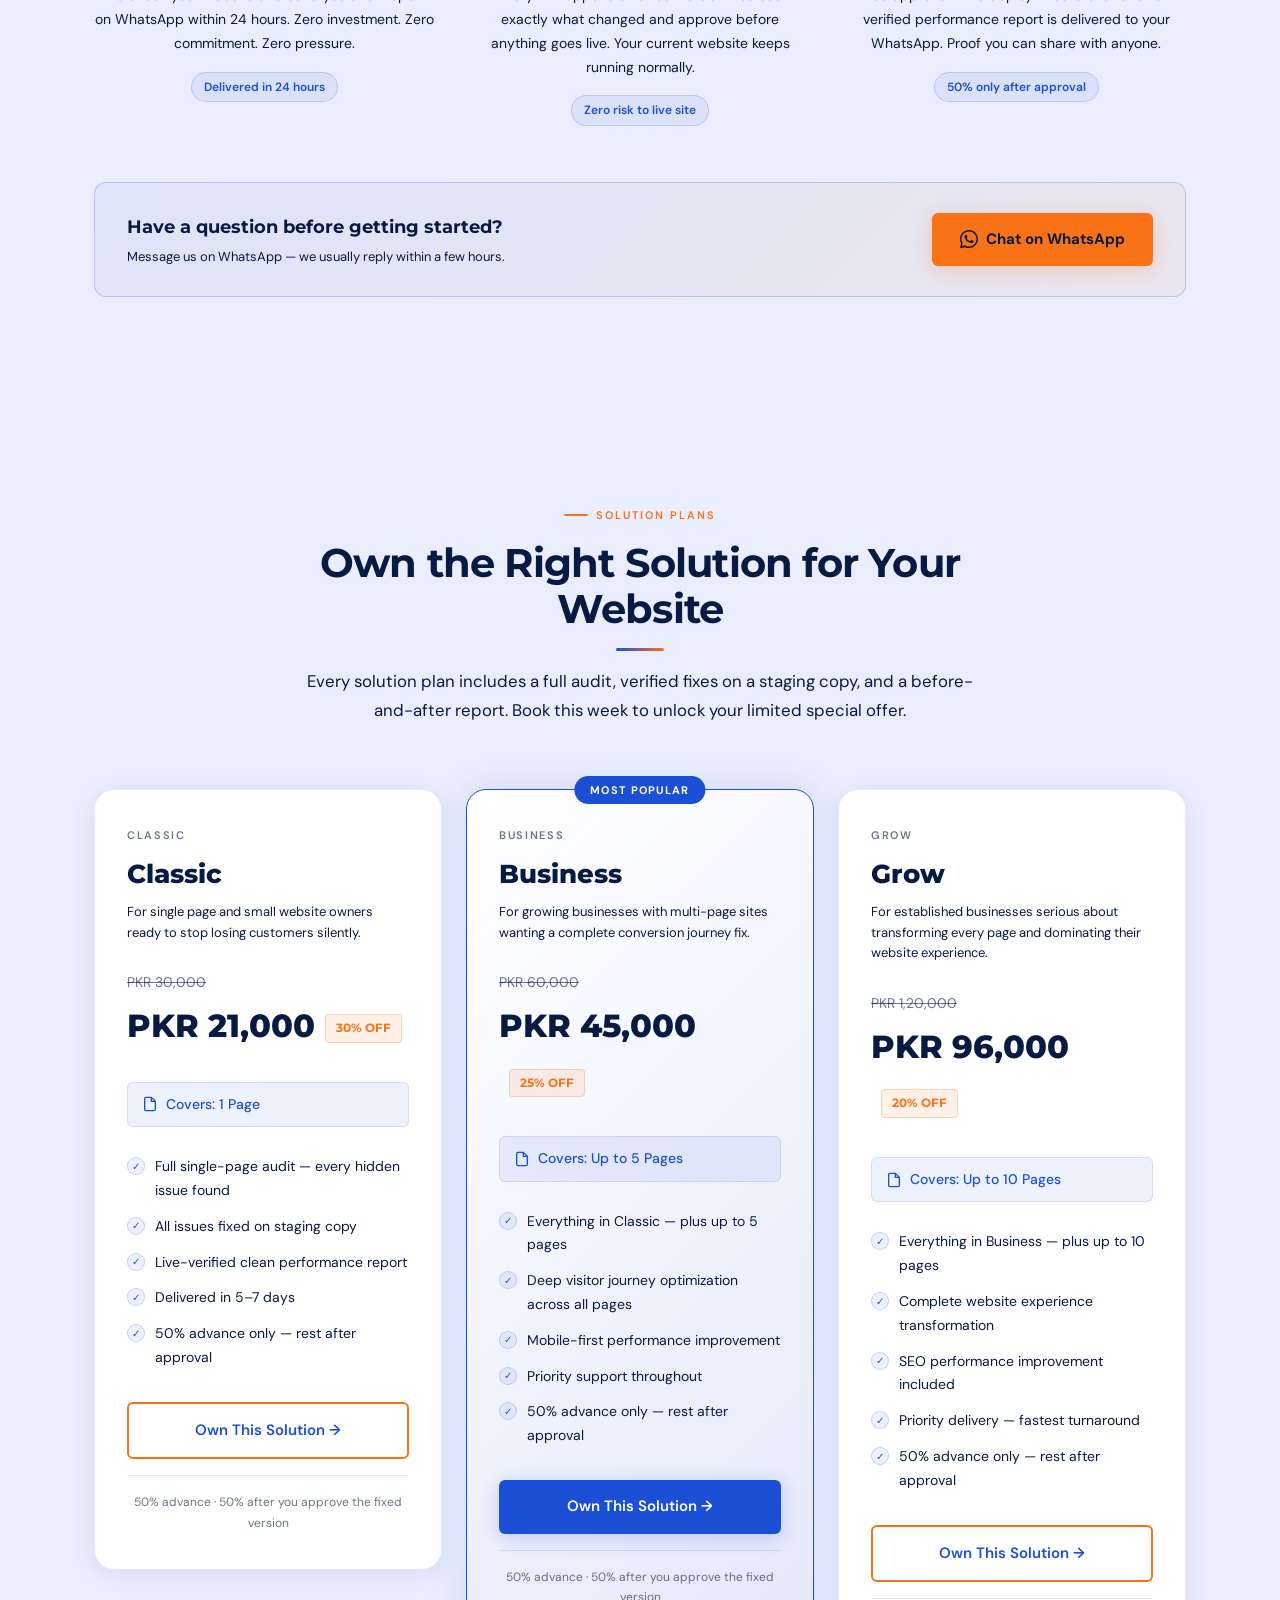
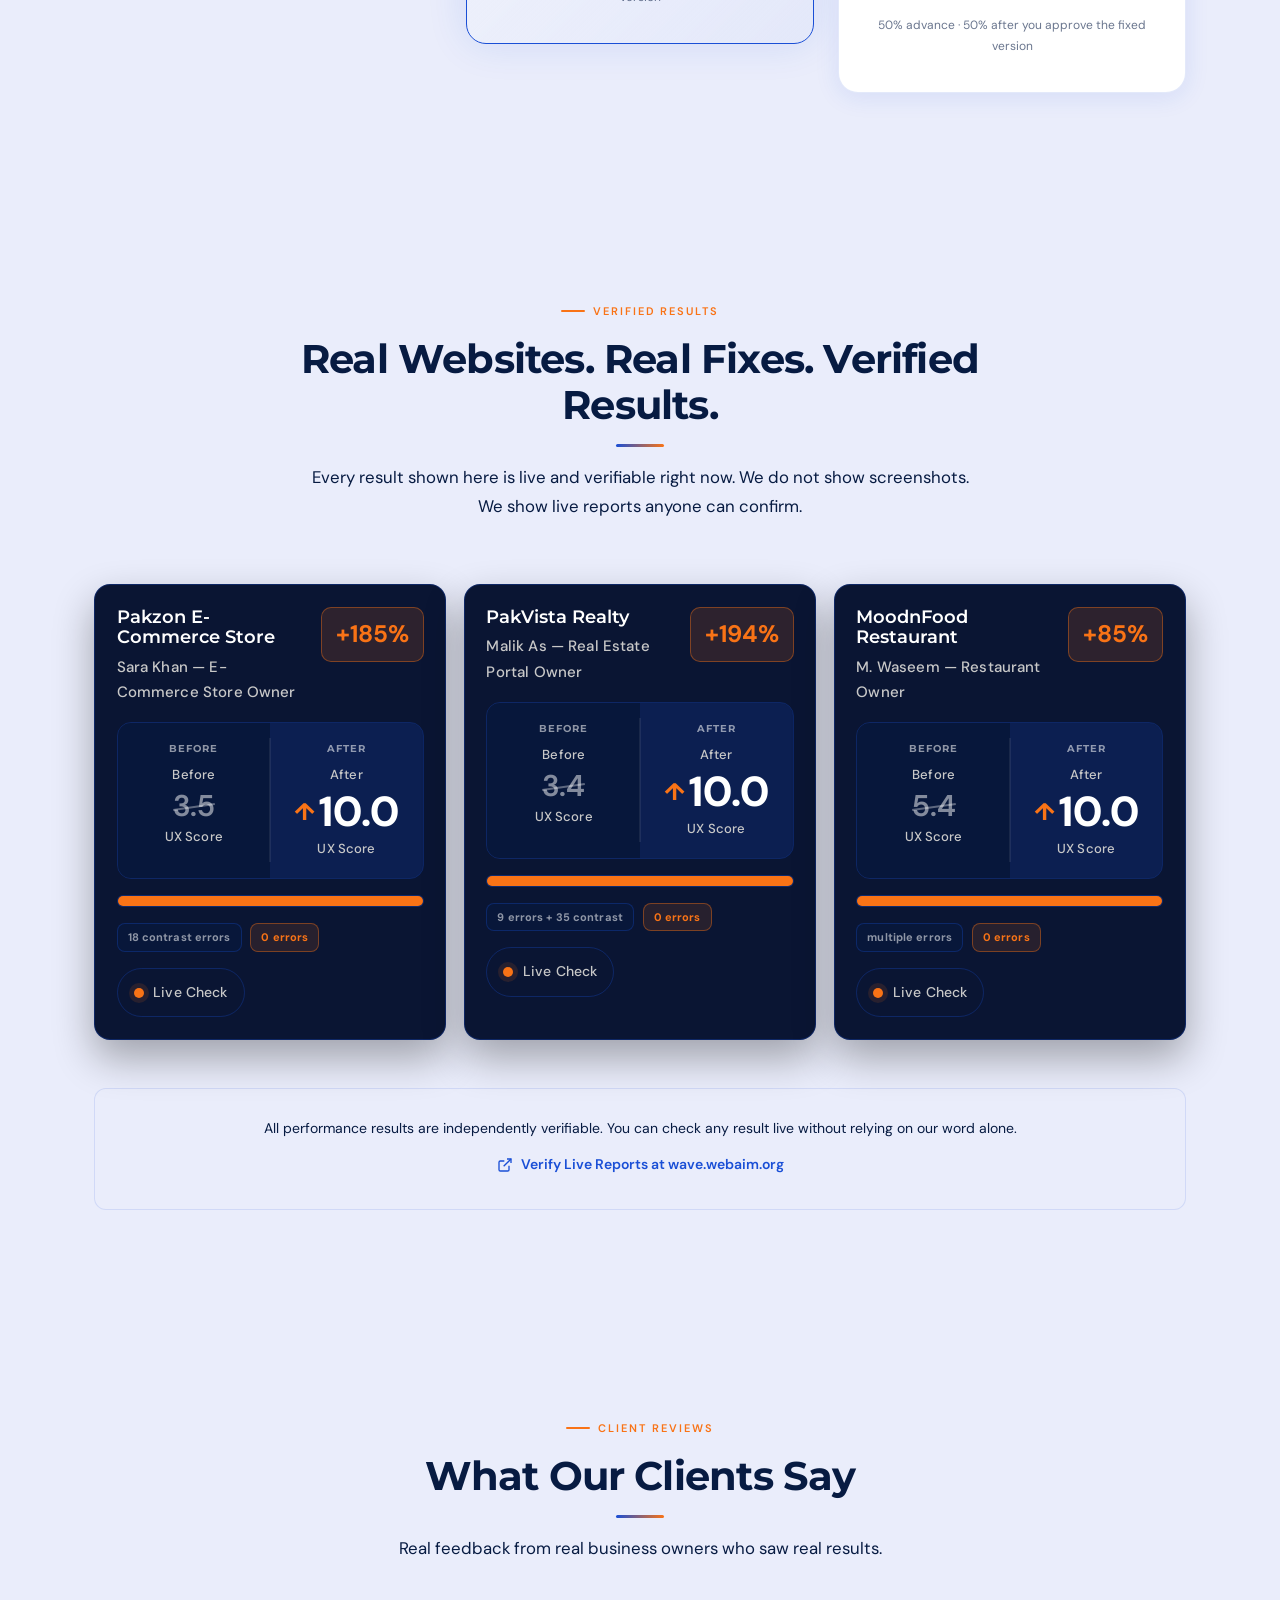
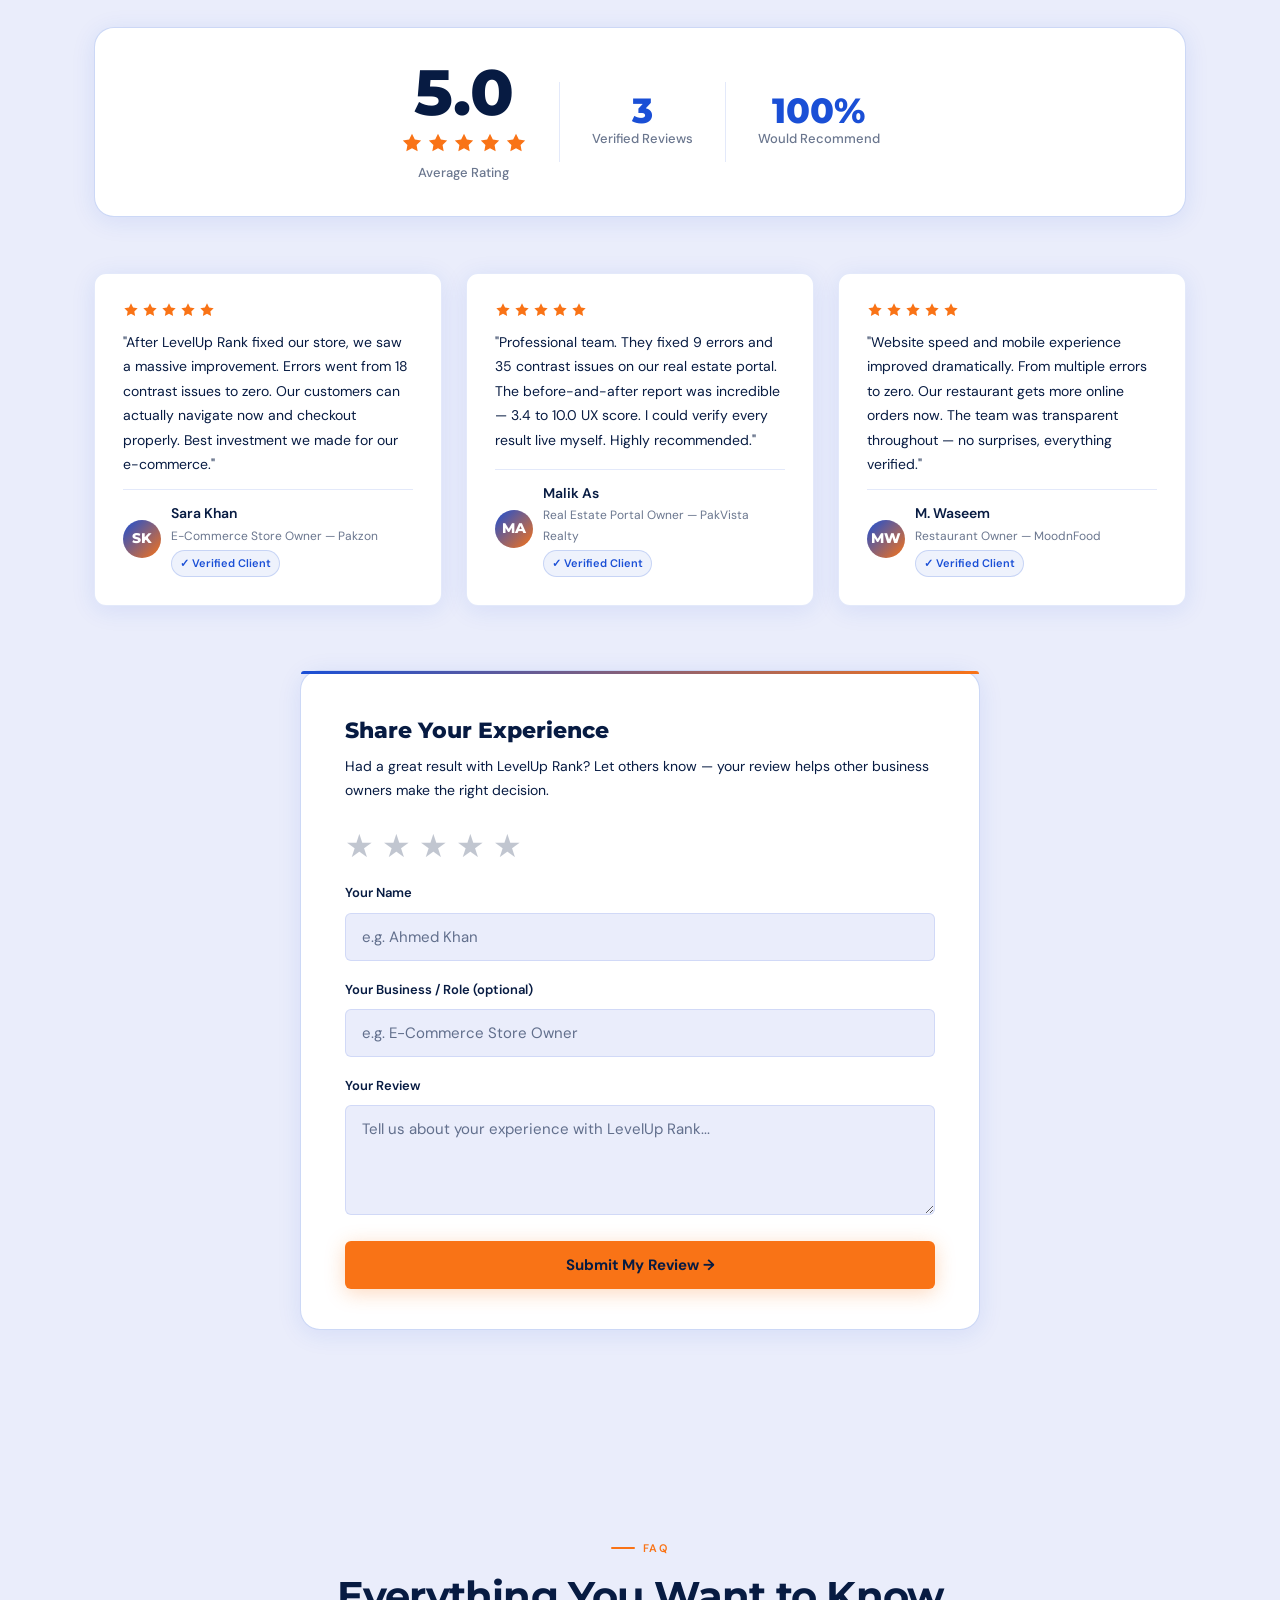
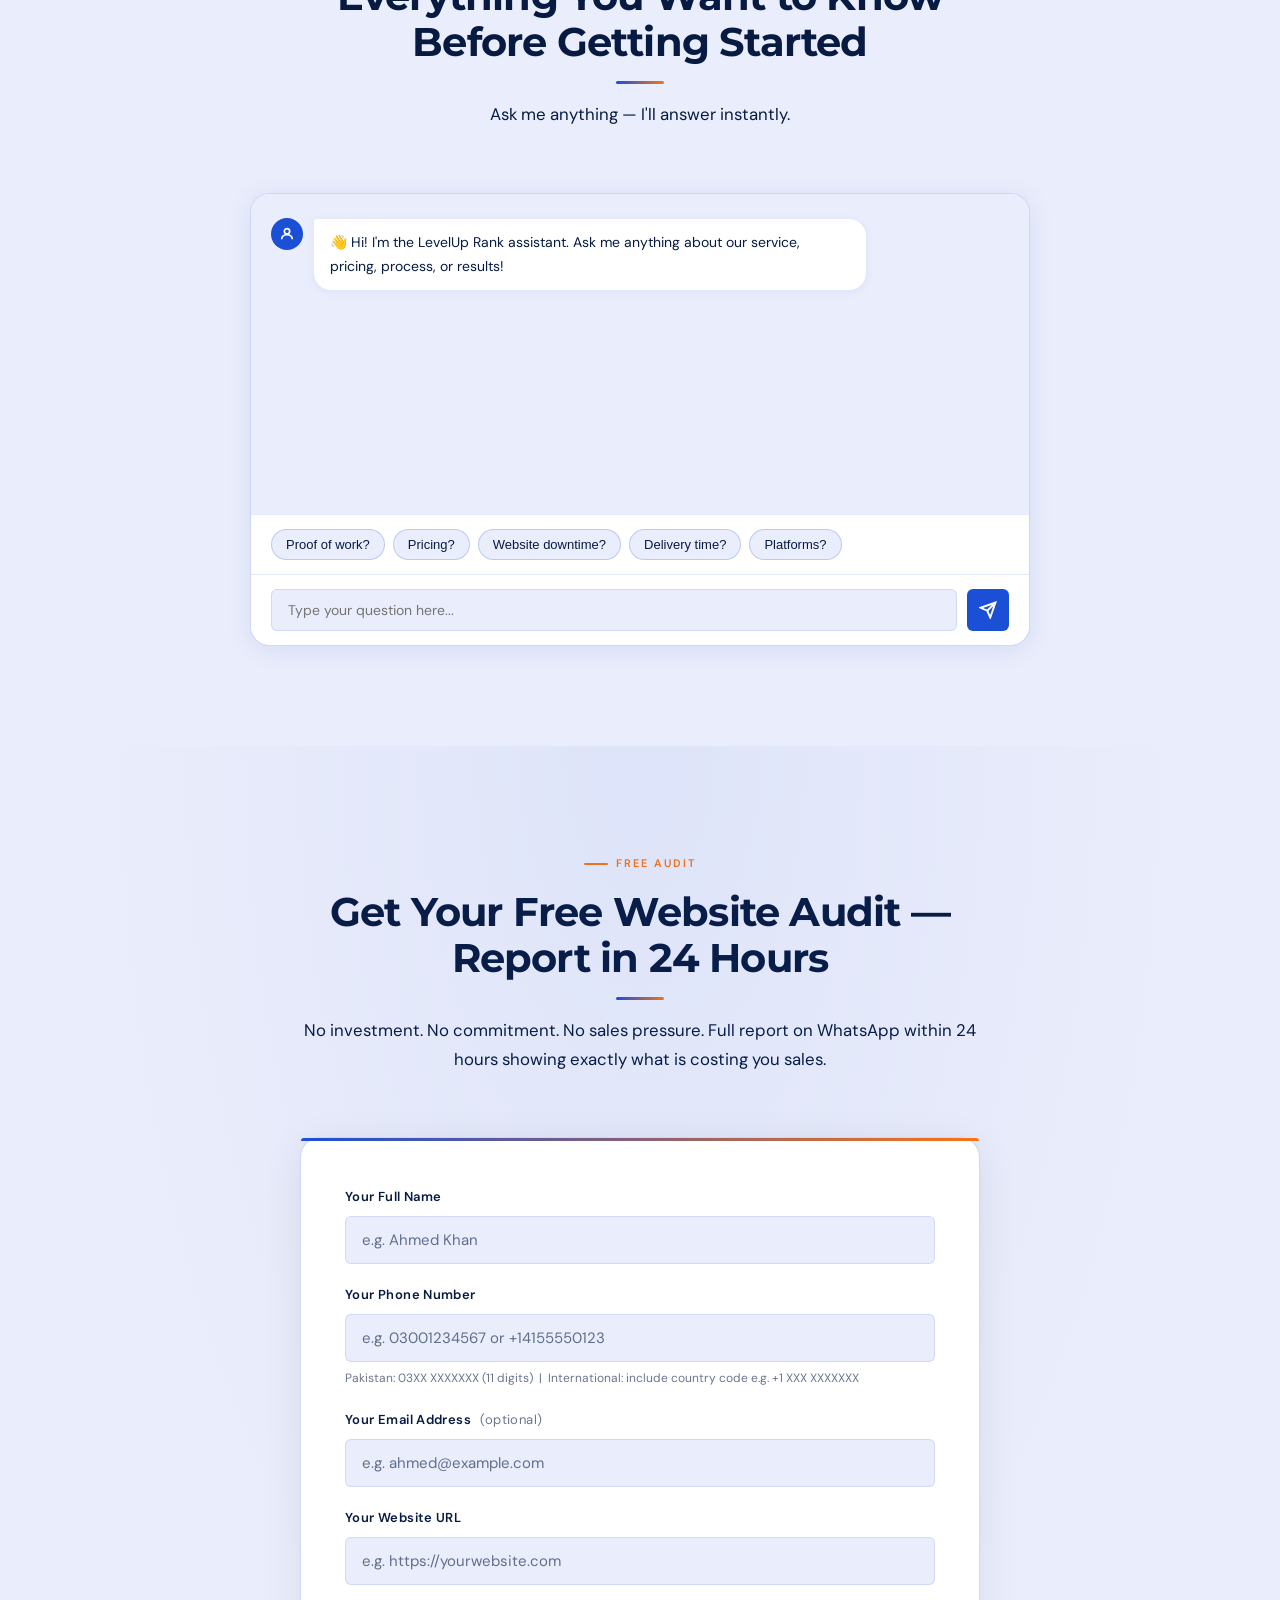
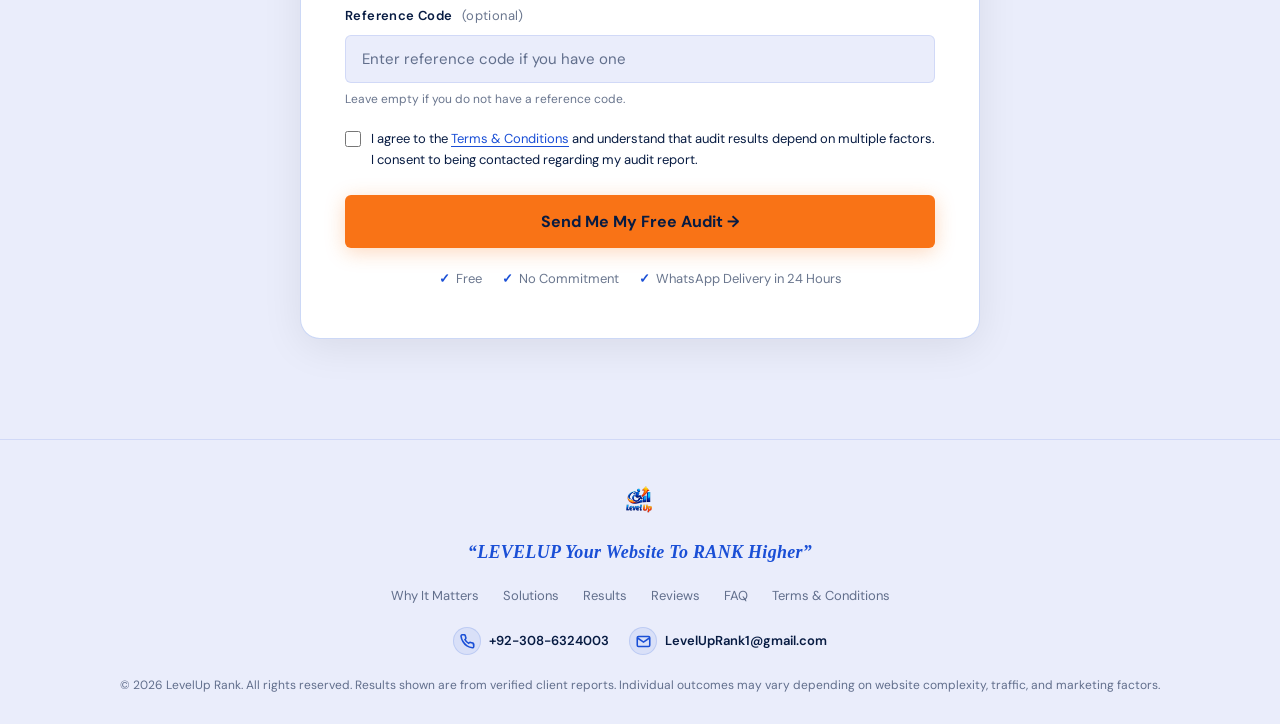
==== commit 5ddbd751: "Update index.html" ====
--- a/index.html
+++ b/index.html
@@ -237,7 +237,6 @@
 .trust-icon{width:18px;height:18px;background:var(--blue-glow);border:1px solid rgba(26,79,214,0.20);border-radius:50%;display:flex;align-items:center;justify-content:center;flex-shrink:0;color:var(--blue);font-size:10px;font-weight:700;}
 
 
-
 /* BEFORE/AFTER HERO IMAGE */
 
 .hero-ba-wrapper{position:relative;z-index:1;margin-top:52px;}
@@ -248,7 +247,7 @@
 
 .hero-ba-label span::before,.hero-ba-label span::after{content:'';display:inline-block;width:20px;height:1px;background:var(--border-bright);}
 
-.hero-ba-frame{position:relative;border-radius:var(--radius-lg);overflow:hidden;box-shadow:0 2px 0 rgba(255,255,255,0.6) inset,0 32px 80px rgba(0,0,0,0.14),0 0 0 1px var(--border);background:#000;line-height:0;}
+.hero-ba-frame{position:relative;border-radius:var(--radius-lg);overflow:hidden;box-shadow:0 2px 0 rgba(255,255,255,0.6) inset,0 32px 80px rgba(0,0,0,0.14),0 0 0 1px var(--border);background:transparent;line-height:0;}
 
 .hero-ba-frame::after{content:'';position:absolute;inset:0;border-radius:var(--radius-lg);background:linear-gradient(135deg,rgba(26,79,214,0.04) 0%,transparent 50%,rgba(249,115,22,0.04) 100%);z-index:1;pointer-events:none;}
 
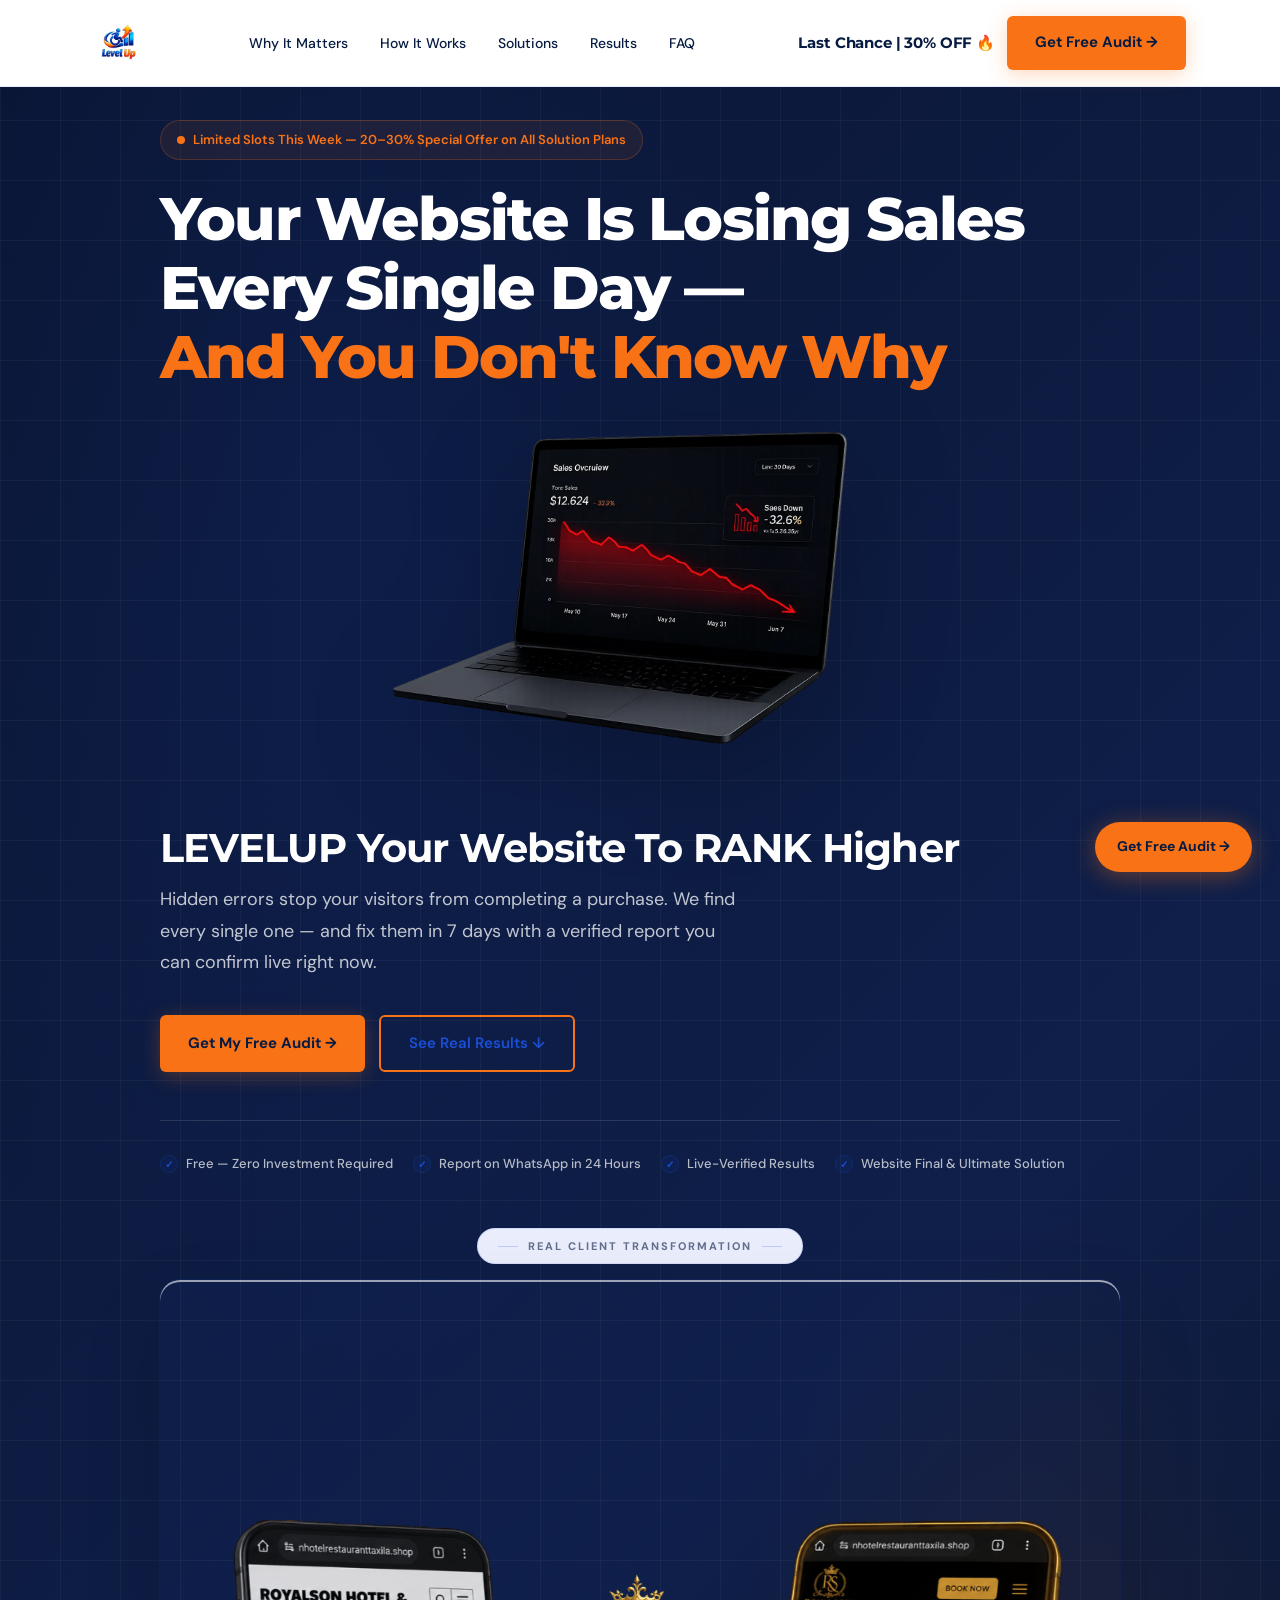
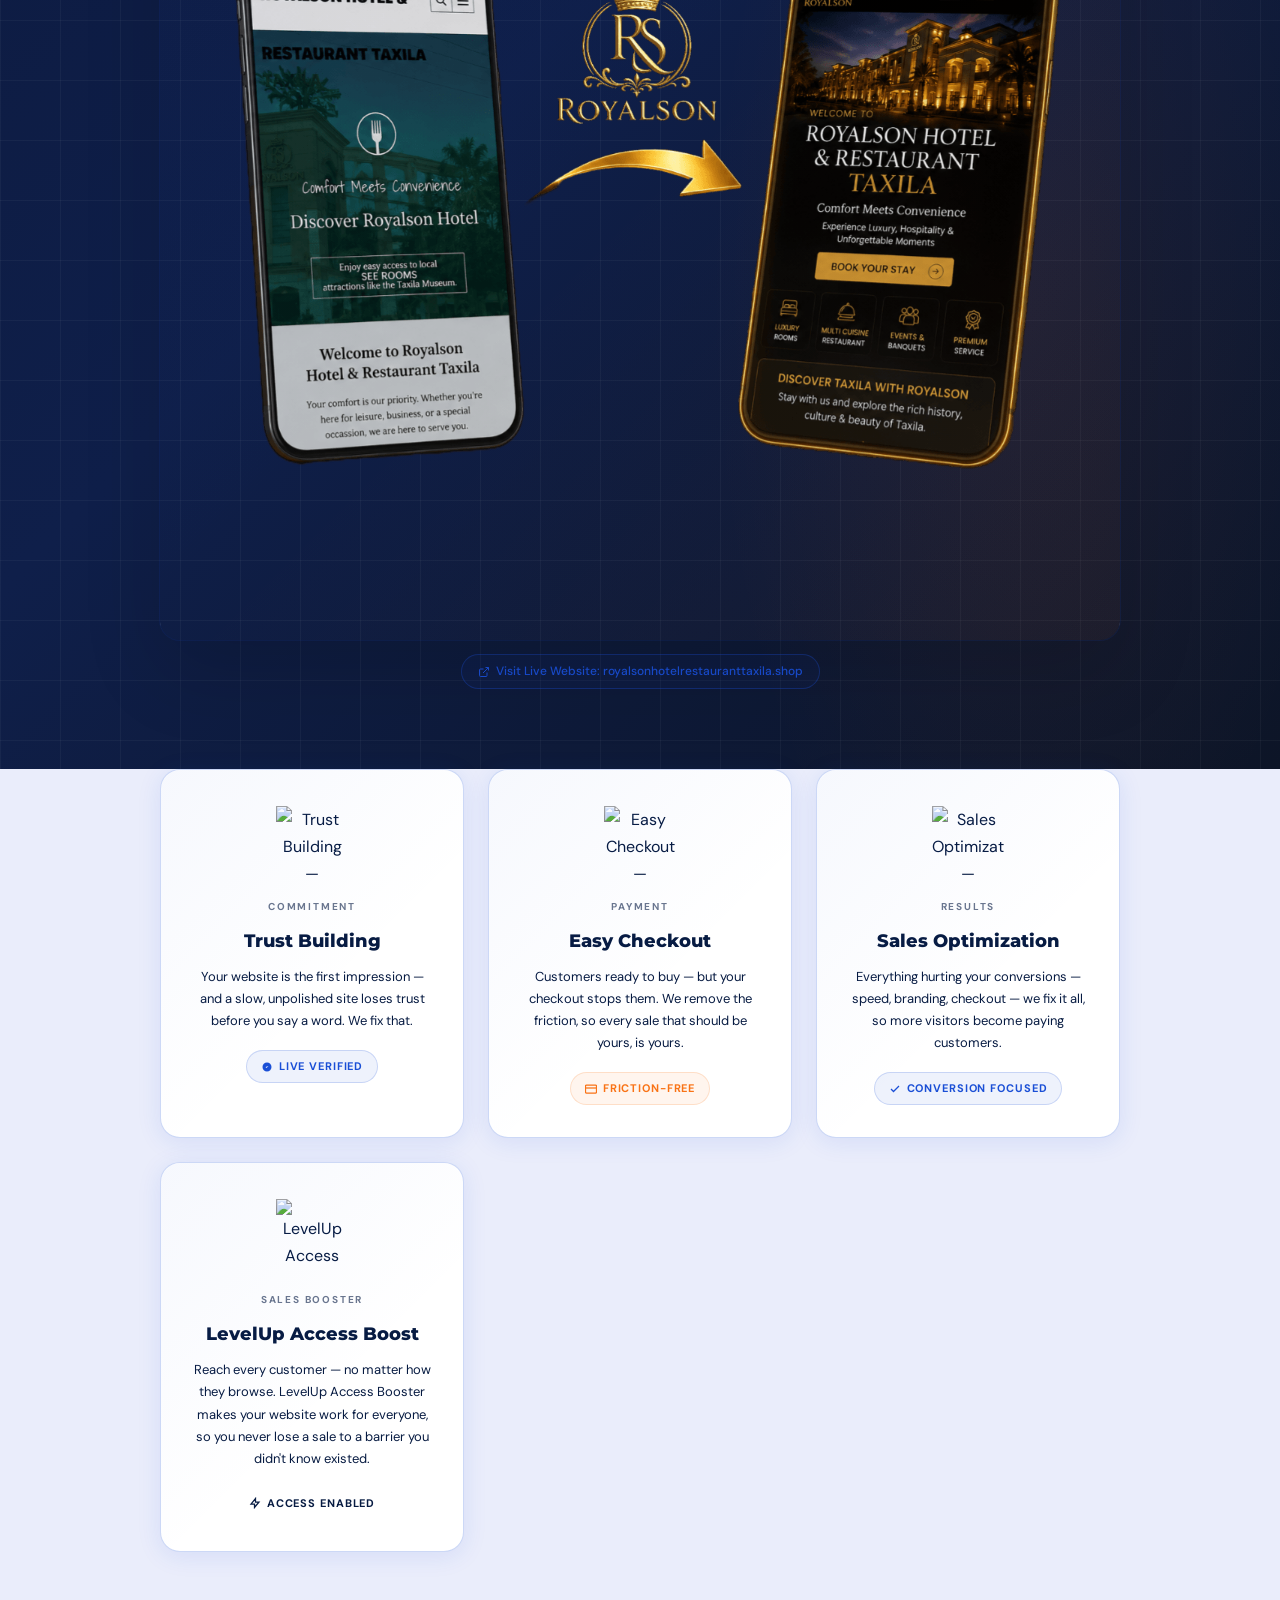
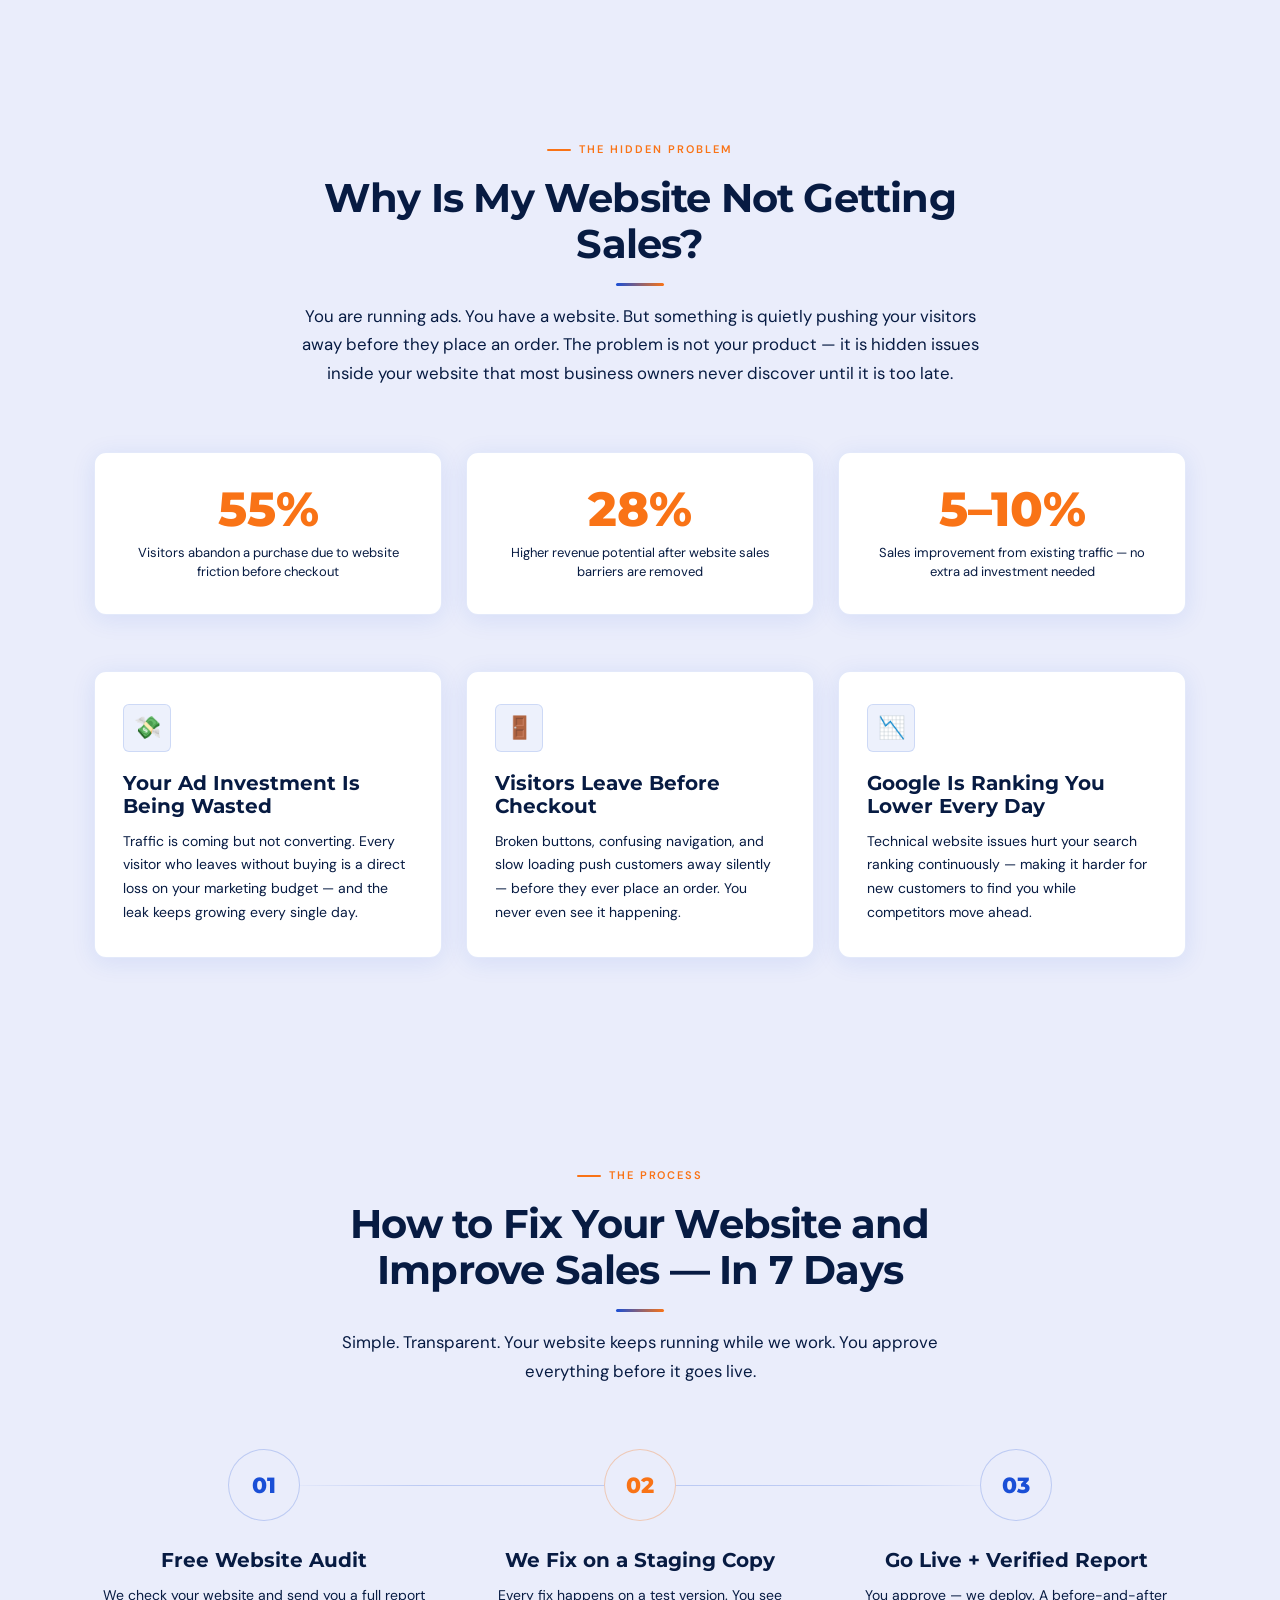
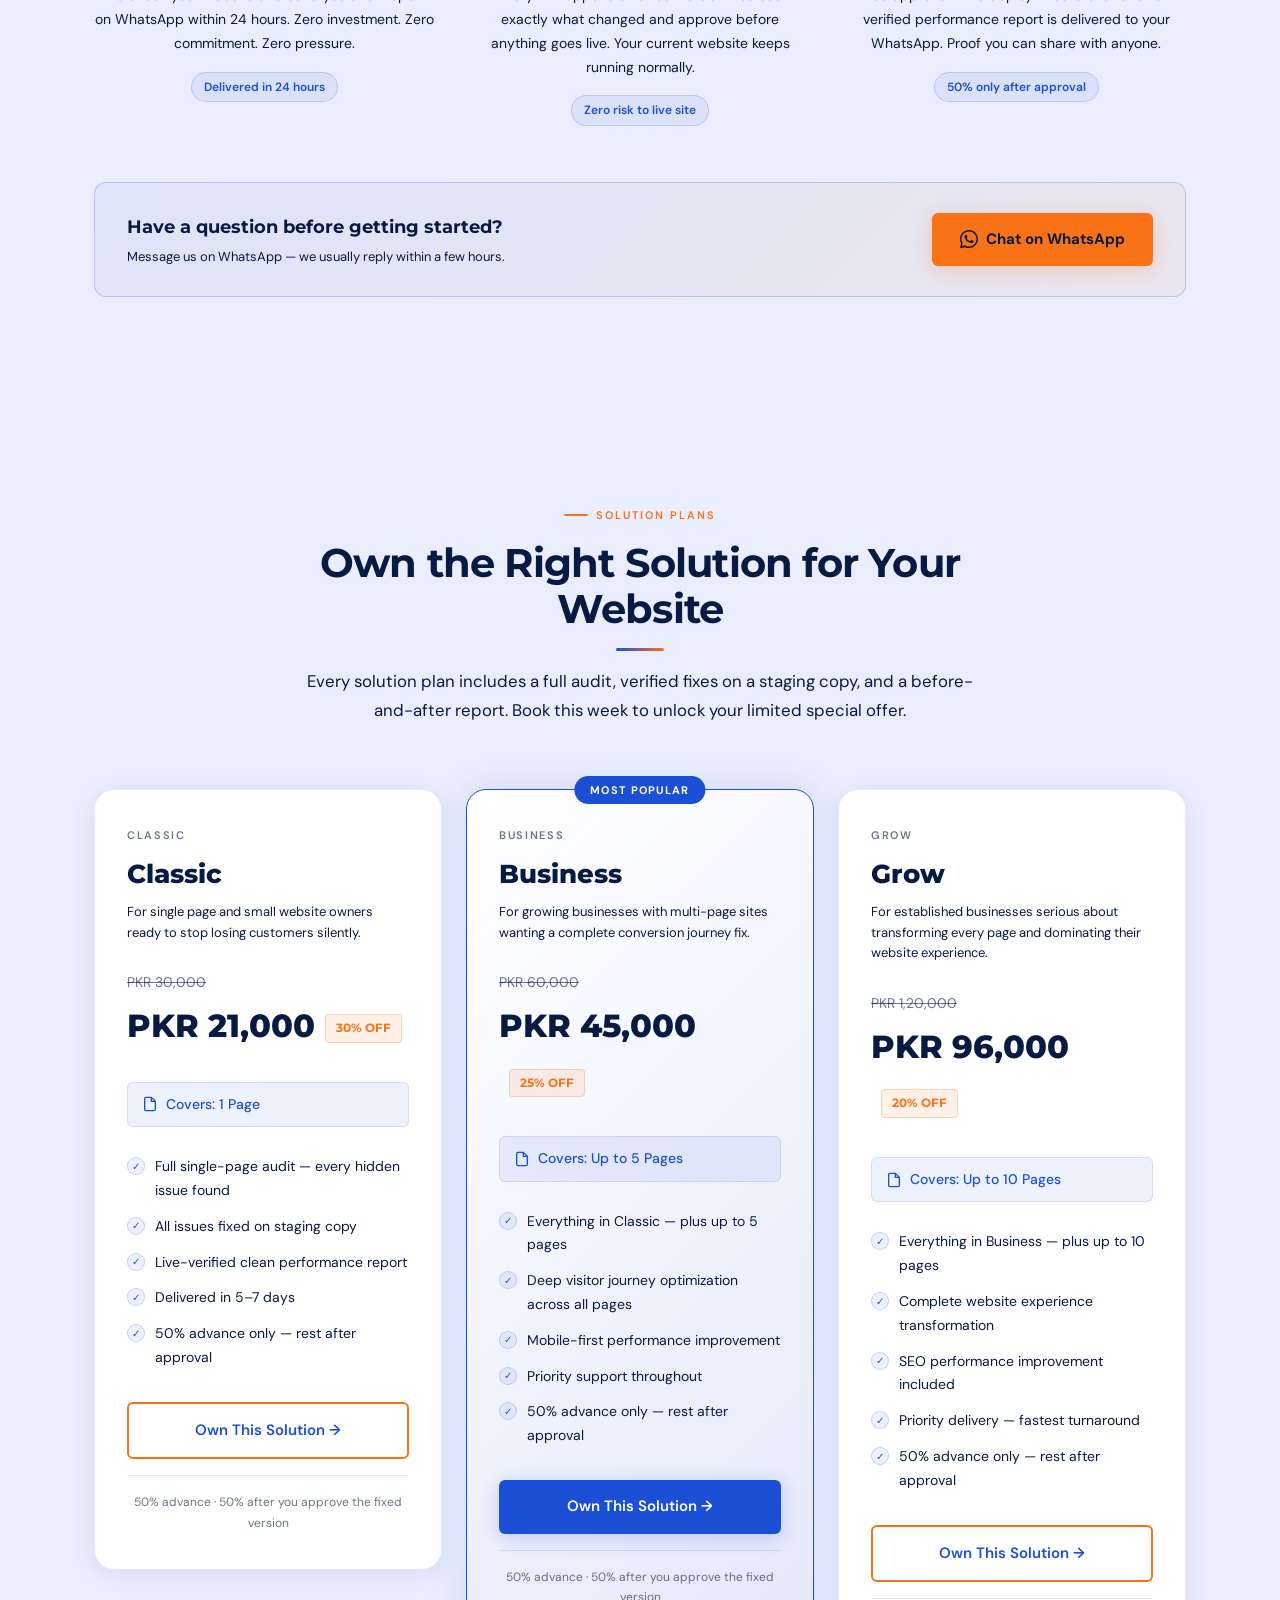
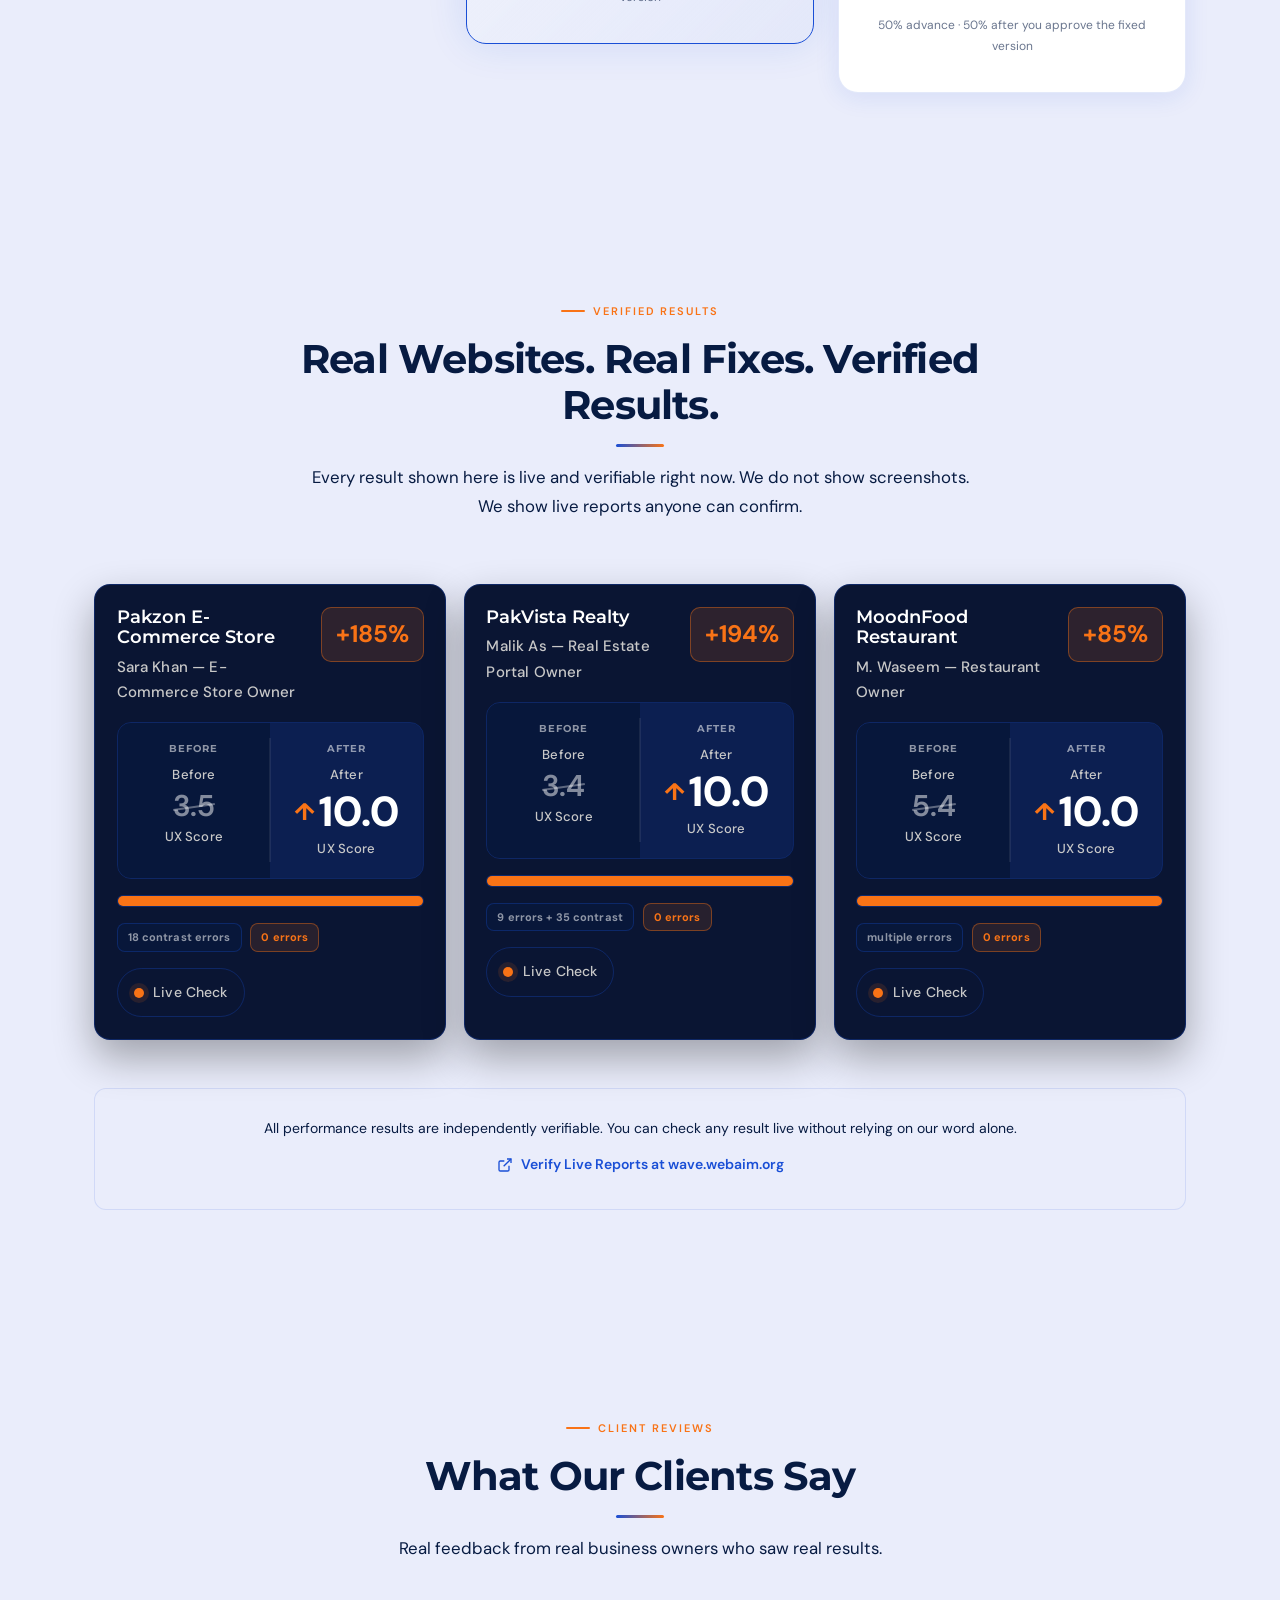
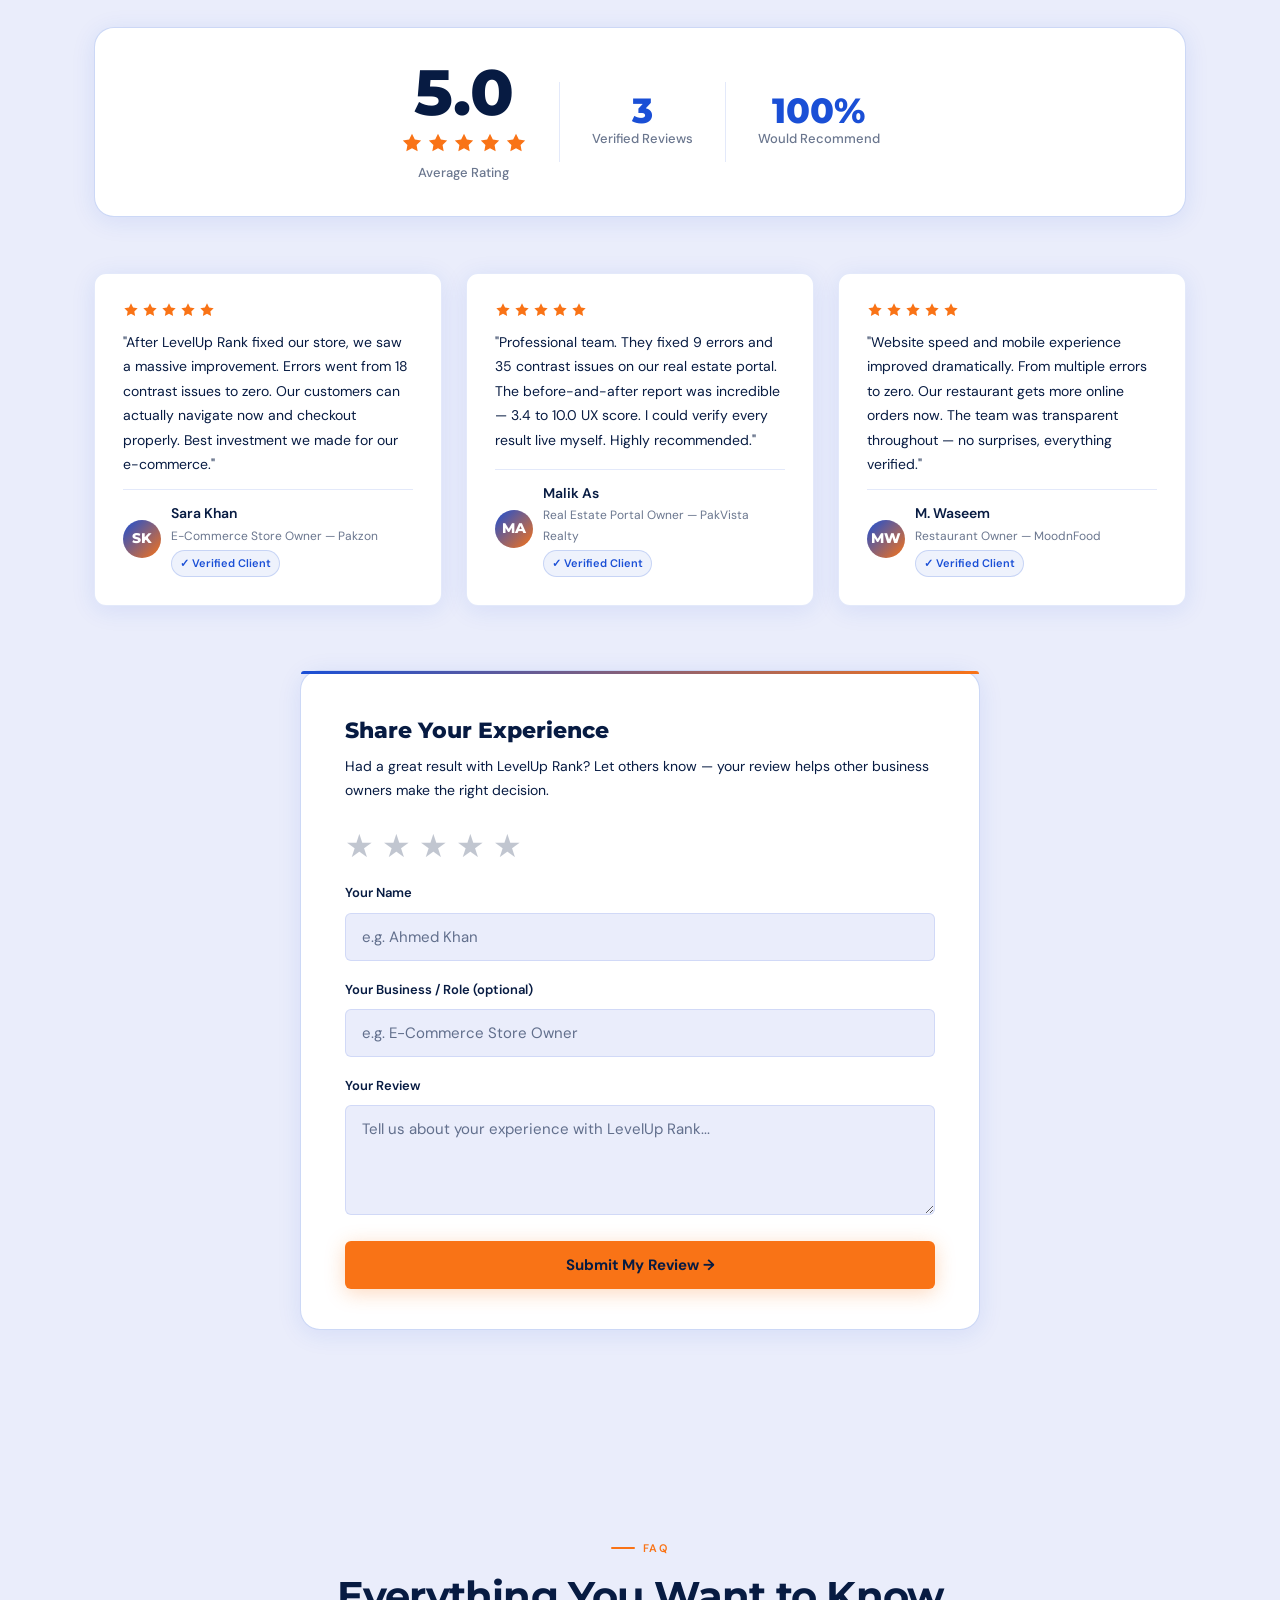
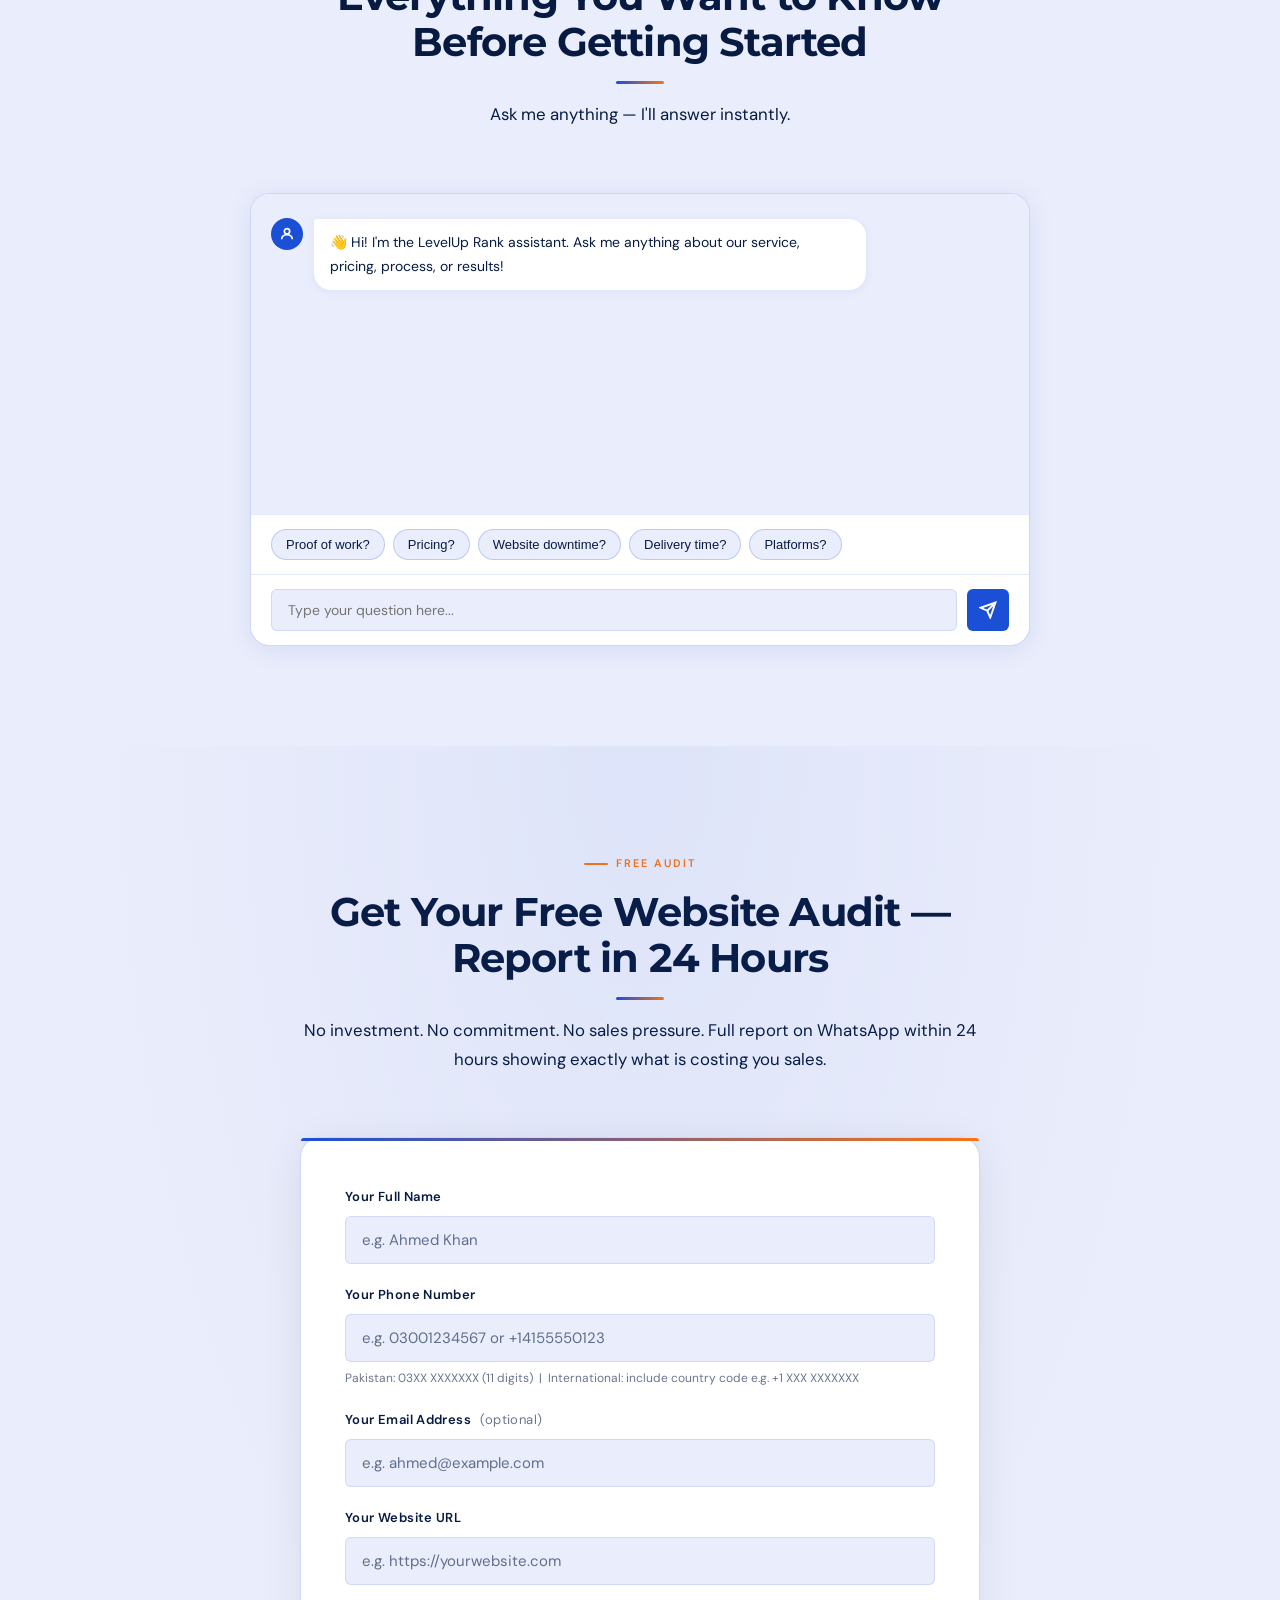
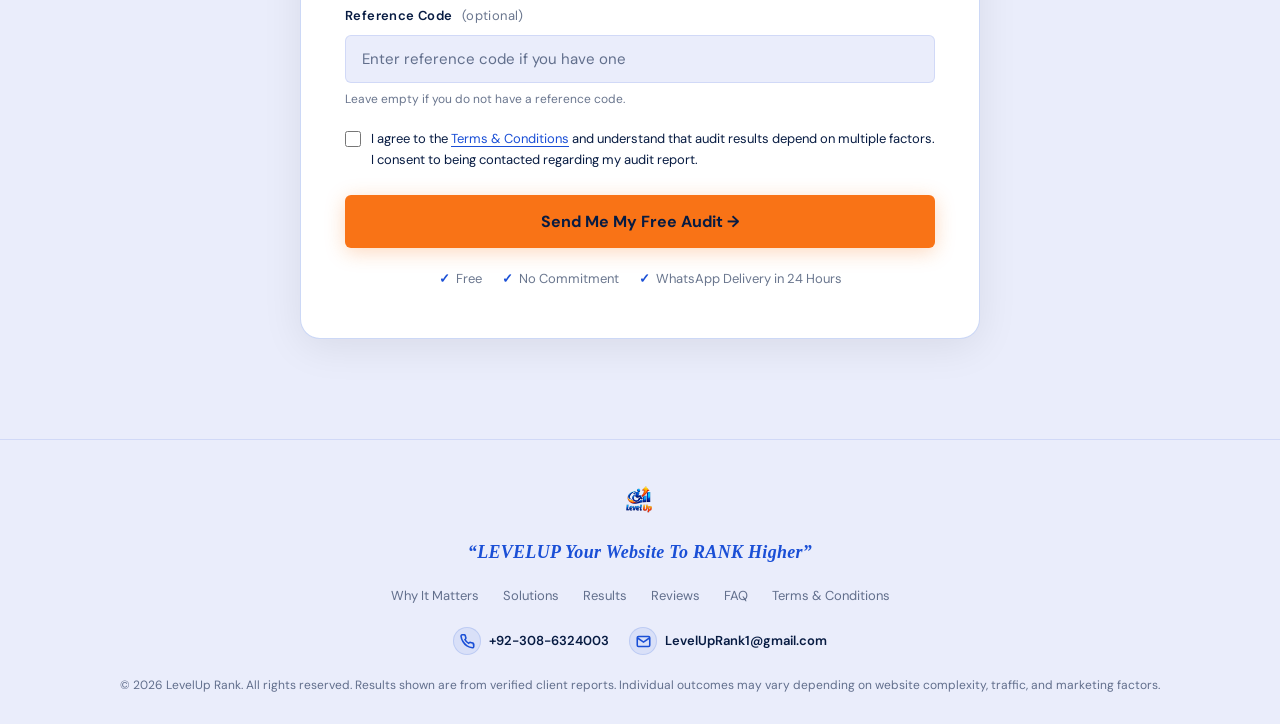
==== commit e19b6dd3: "Rename Step5_test4_BRAND_FIXED.html to index.html" ====
--- a/index.html
+++ b/index.html
@@ -237,6 +237,7 @@
 .trust-icon{width:18px;height:18px;background:var(--blue-glow);border:1px solid rgba(26,79,214,0.20);border-radius:50%;display:flex;align-items:center;justify-content:center;flex-shrink:0;color:var(--blue);font-size:10px;font-weight:700;}
 
 
+
 /* BEFORE/AFTER HERO IMAGE */
 
 .hero-ba-wrapper{position:relative;z-index:1;margin-top:52px;}
@@ -252,7 +253,6 @@
 .hero-ba-frame::after{content:'';position:absolute;inset:0;border-radius:var(--radius-lg);background:linear-gradient(135deg,rgba(26,79,214,0.04) 0%,transparent 50%,rgba(249,115,22,0.04) 100%);z-index:1;pointer-events:none;}
 
 .hero-ba-img{width:100%;height:auto;display:block;border-radius:var(--radius-lg);}
-
 .hero-ba-verify {
   text-align: center;
   margin-top: 14px;
@@ -950,7 +950,7 @@
         Every Single Day —<br>
         <em>And You Don't Know Why</em>
       </h1>
-<div class="hero-visual-wrap"><img class="hero-visual-img" src="[data-uri]"></div>
+<div class="hero-visual-wrap"><img class="hero-visual-img" src="[data-uri]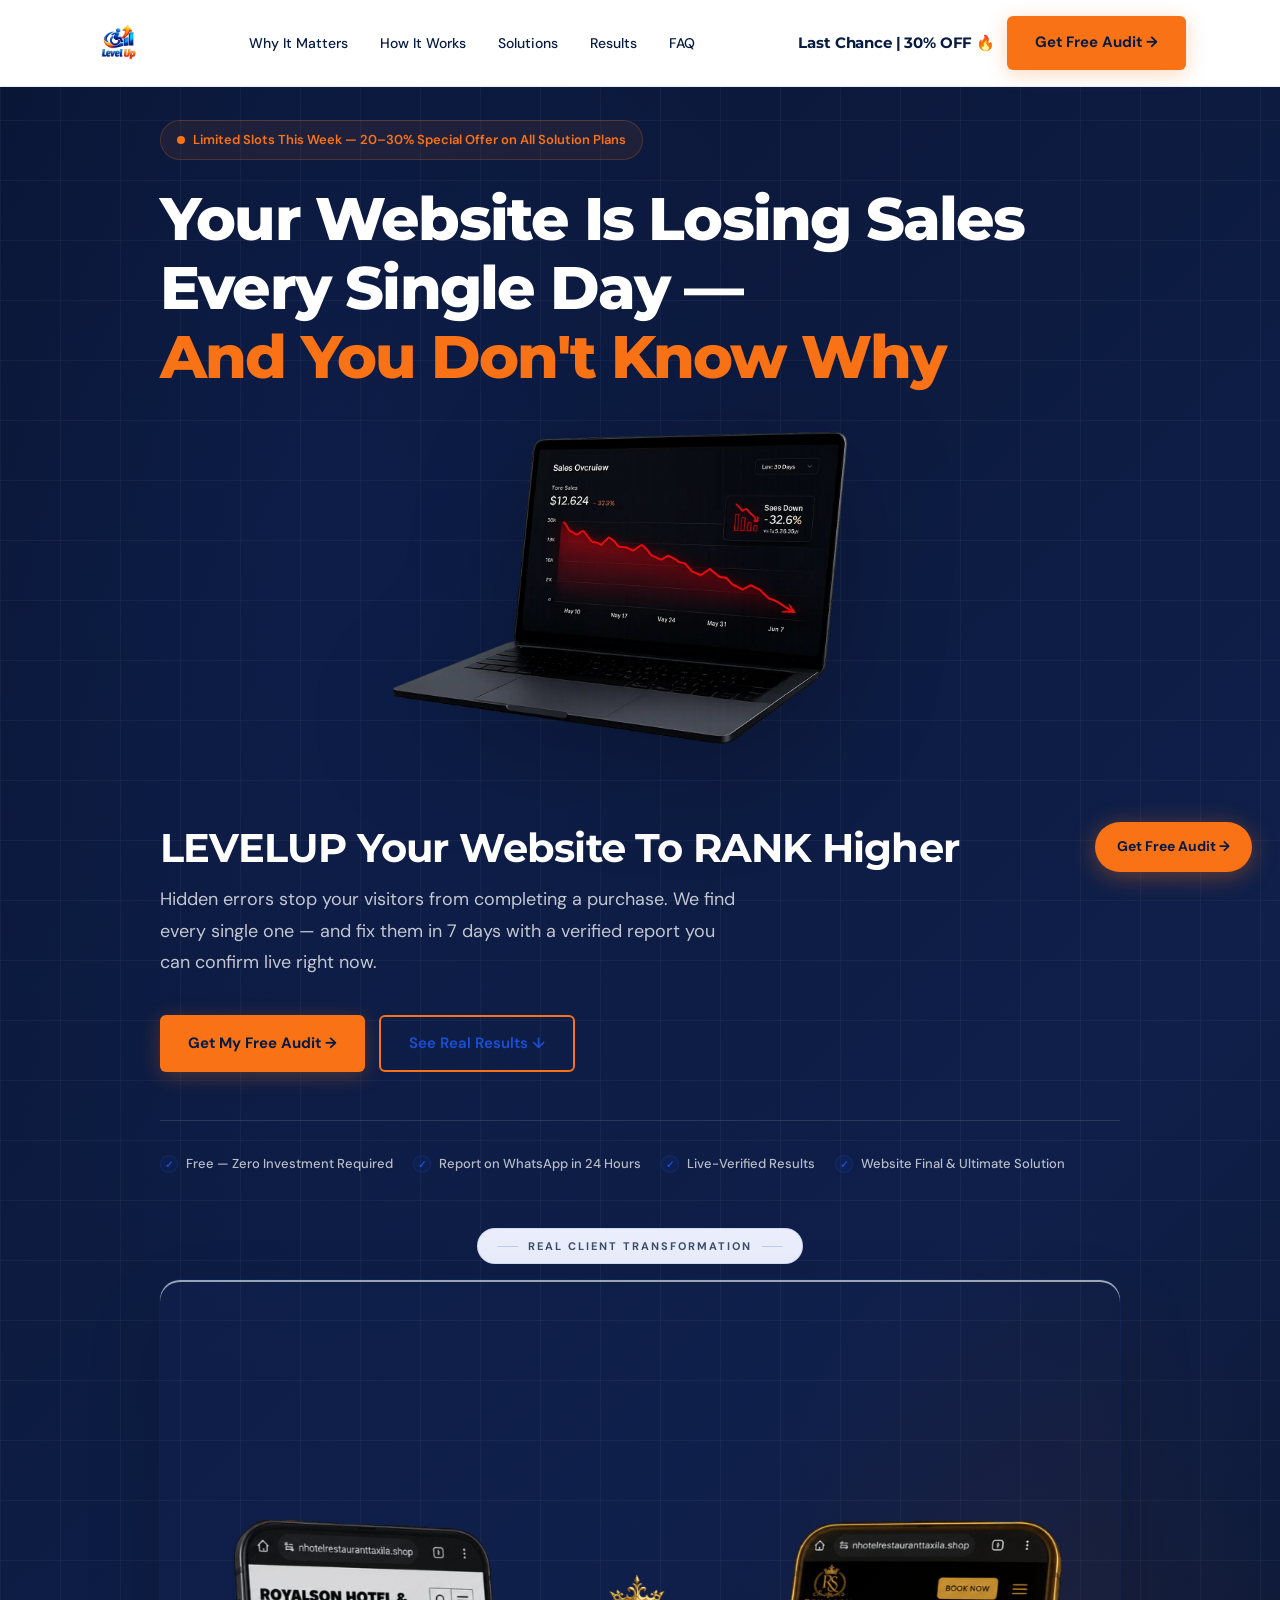
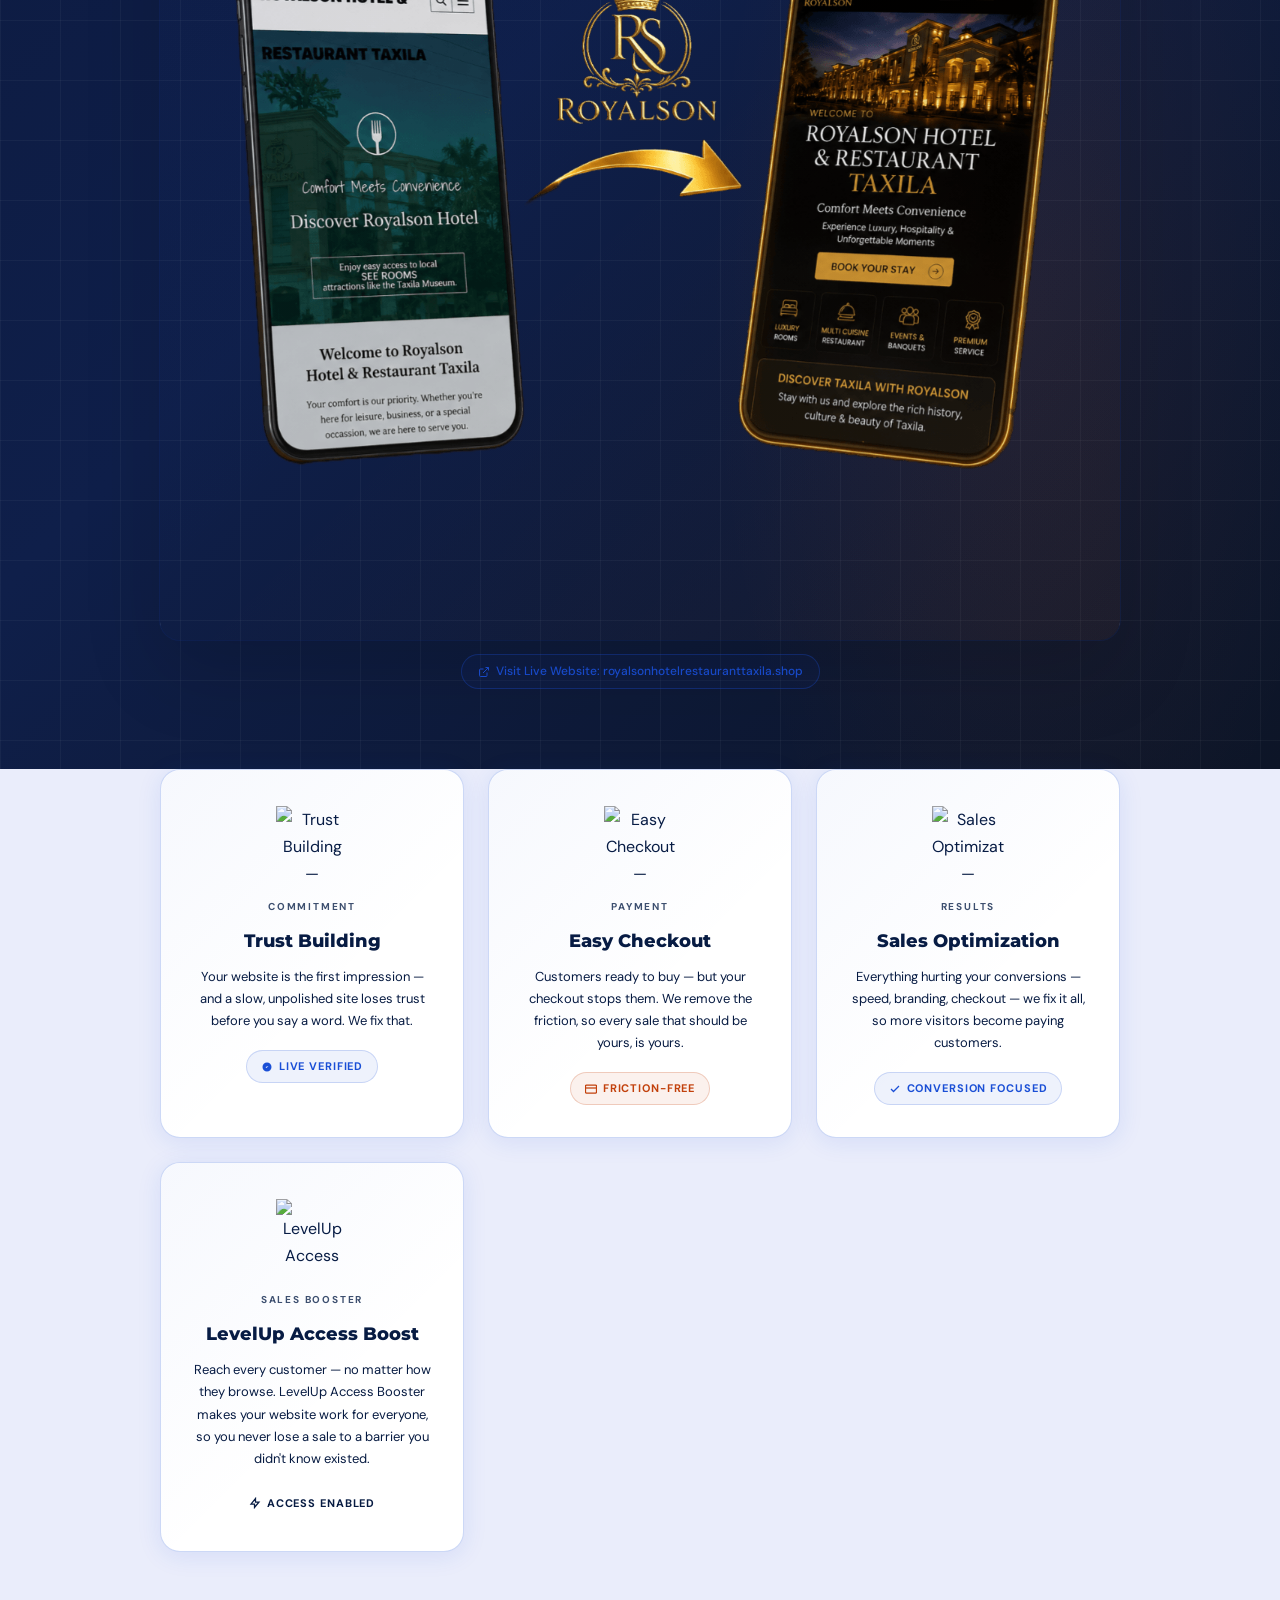
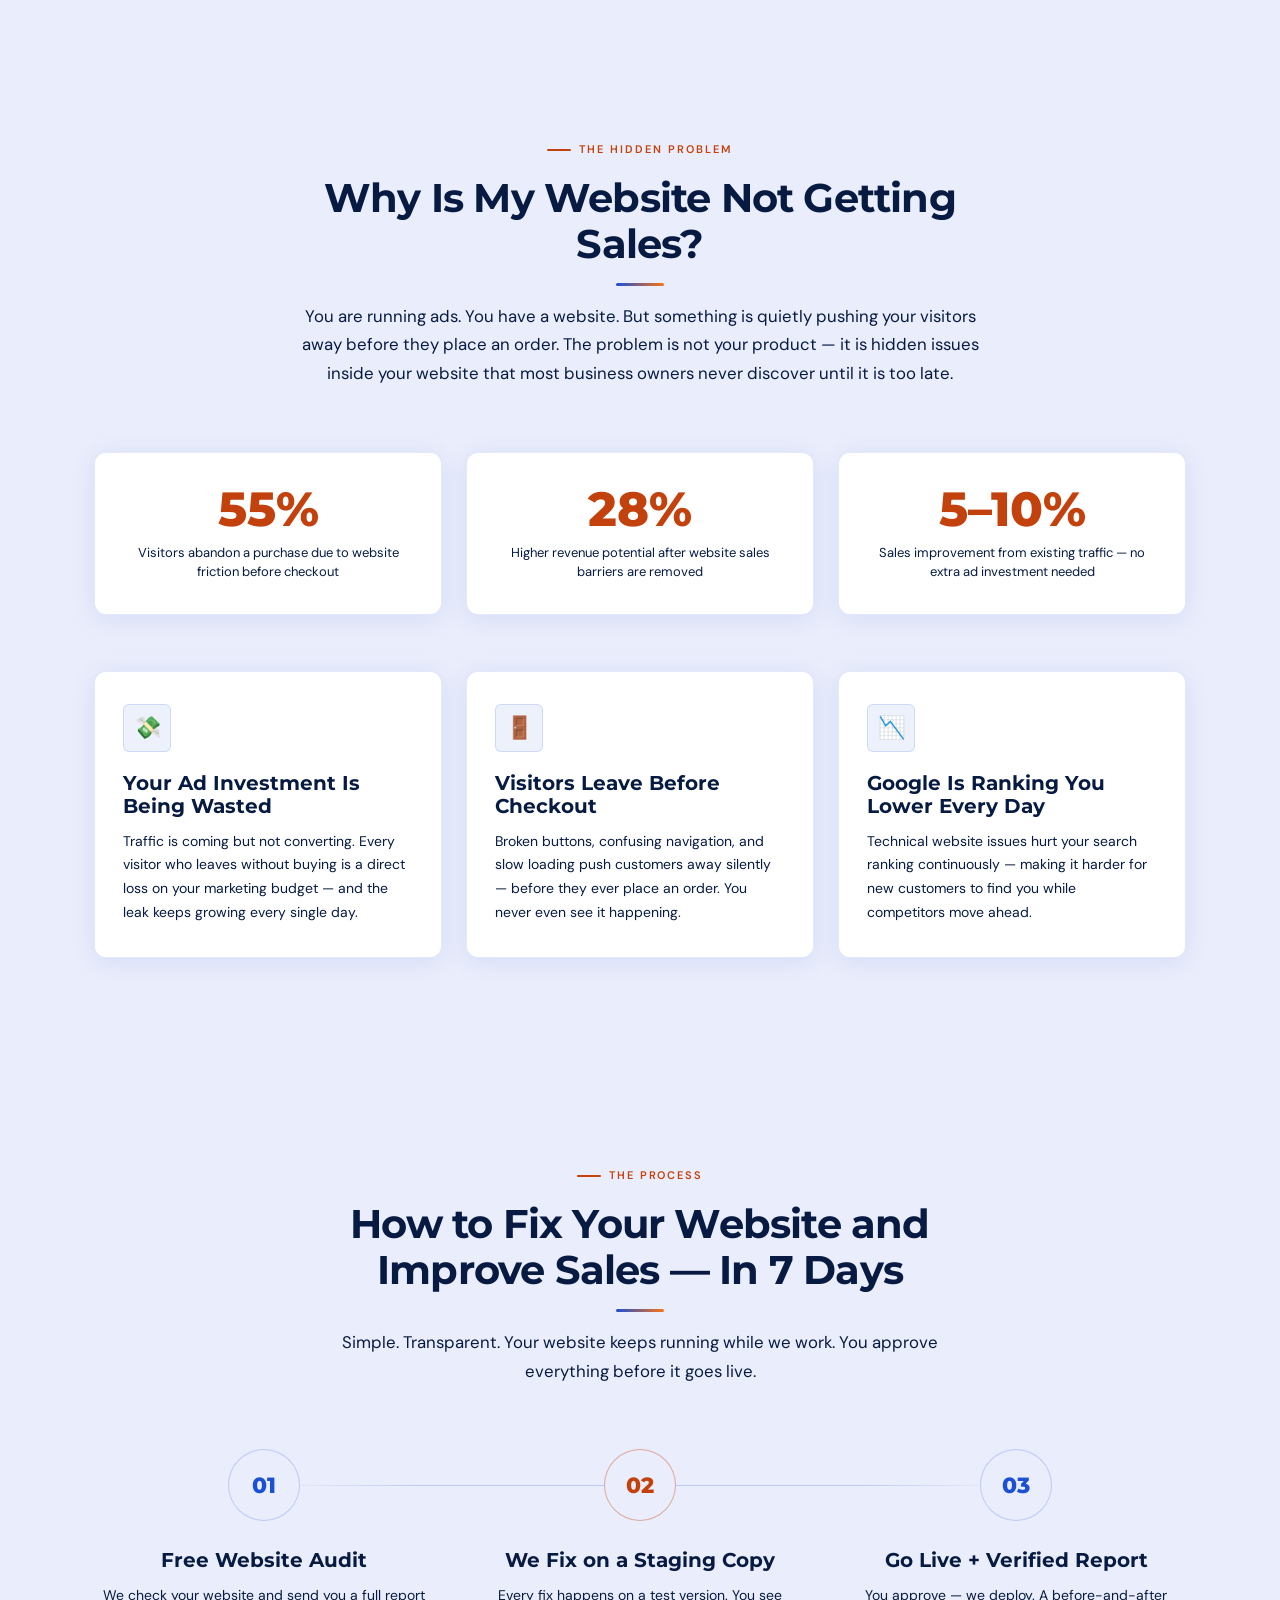
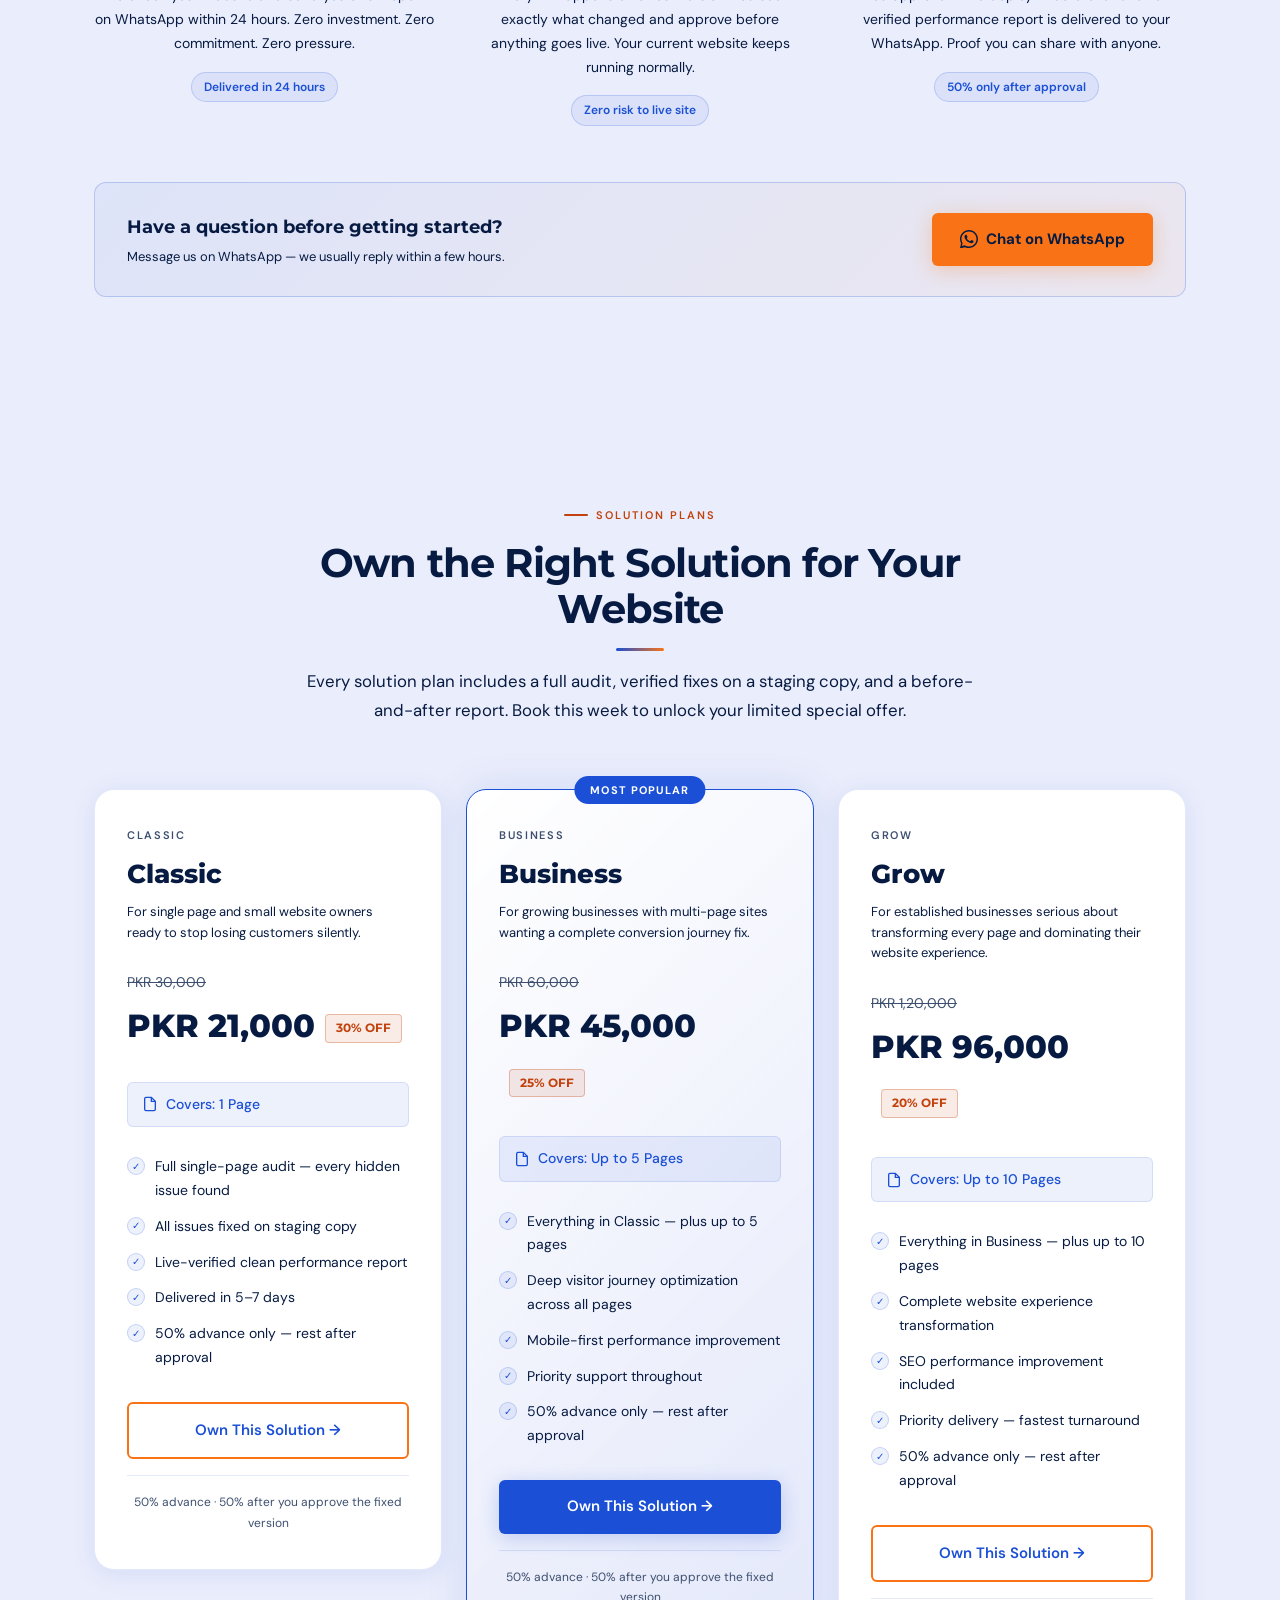
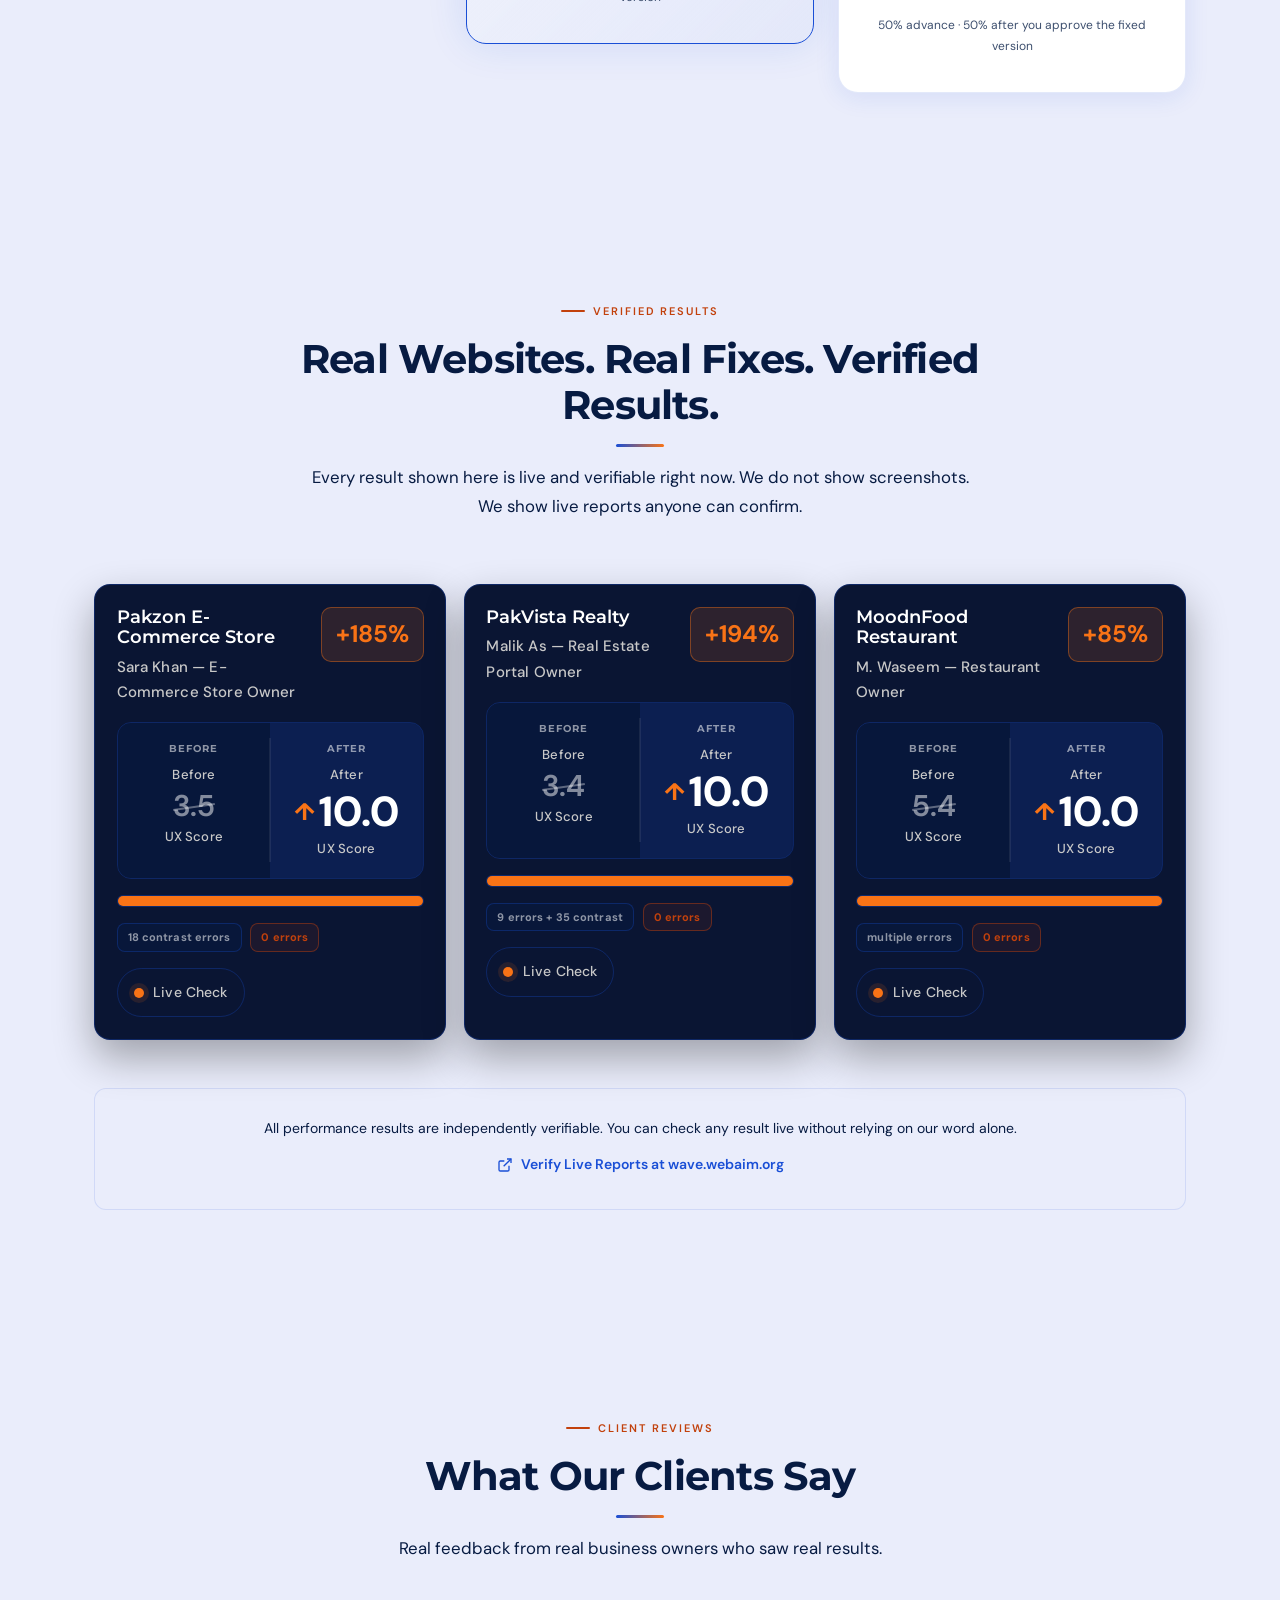
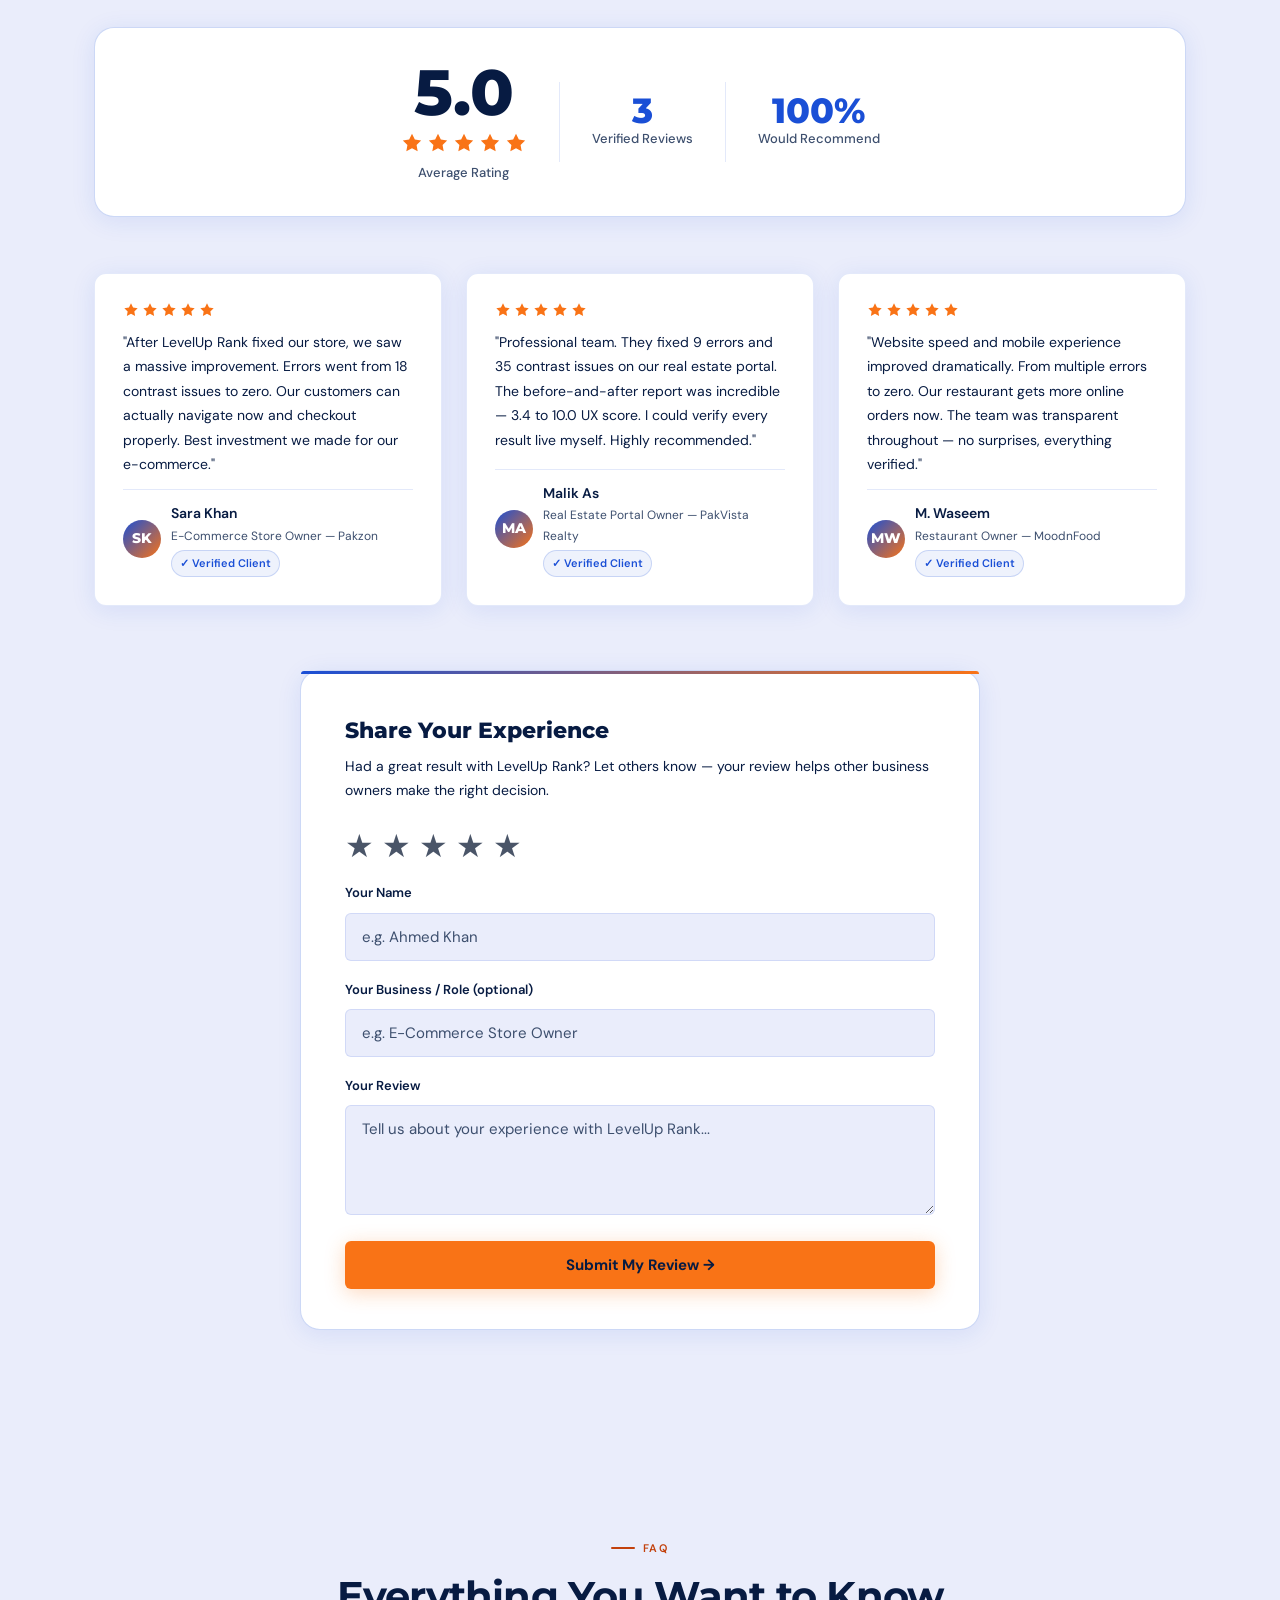
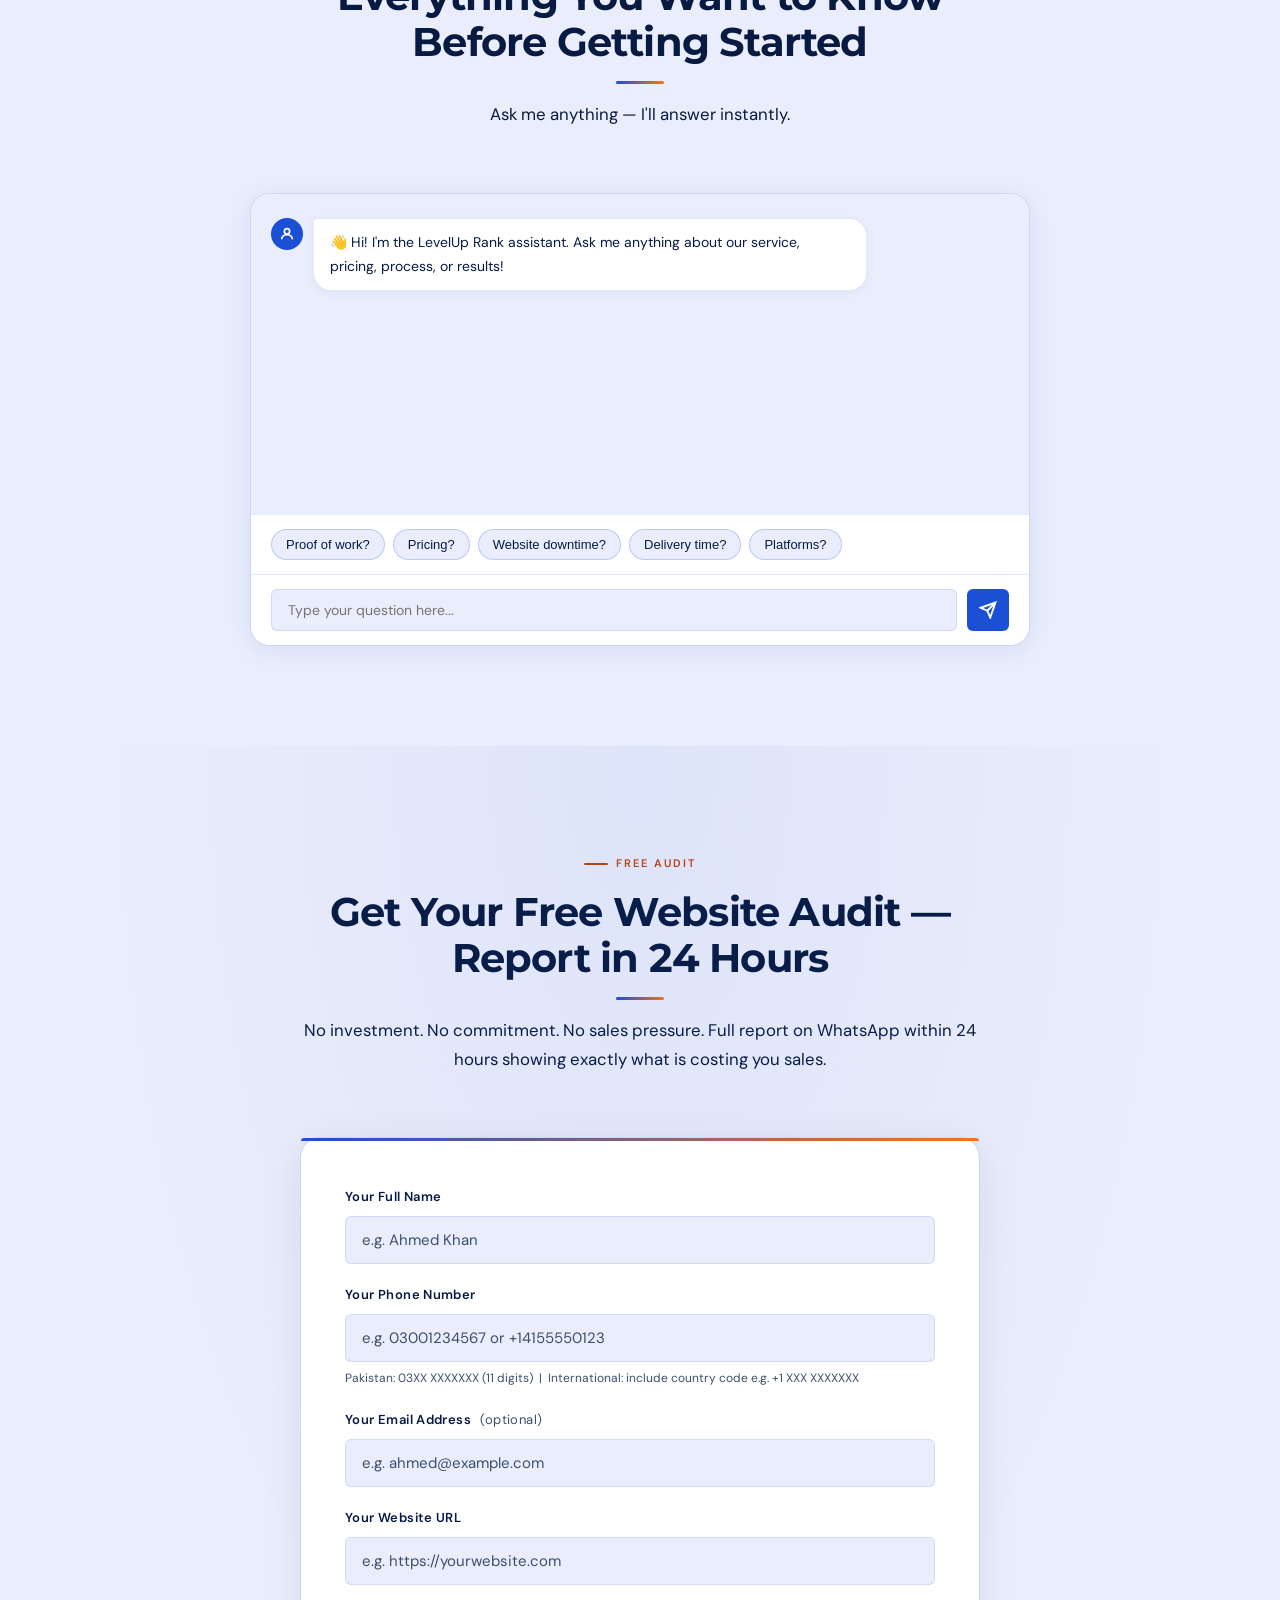
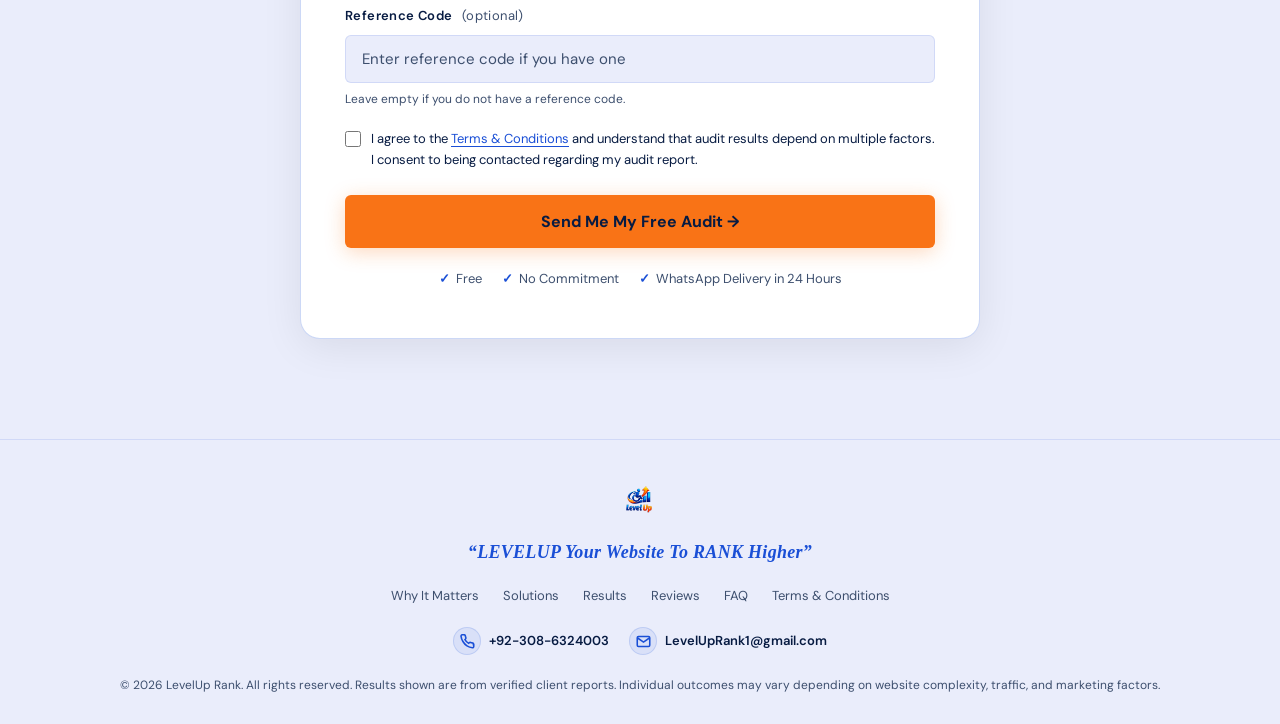
==== commit 4e6c7645: "Rename Step6_step2-WCAG_FINAL.html to index.html" ====
--- a/index.html
+++ b/index.html
@@ -84,12 +84,13 @@
   --blue-glow:      rgba(26,79,214,0.08);
 
   --orange:         #f97316;   /* = accent */
+  --orange-text:    #c2410c;   /* WCAG AA orange for text on light BG: 4.7:1 on white ✓ */
   --orange-light:   #f97316;   /* collapsed to accent */
   --orange-glow:    rgba(249,115,22,0.10);
 
   --text-primary:   #071b42;   /* = dark-neutral  WCAG on light: 10.4:1 ✓ */
   --text-secondary: #071b42;   /* collapsed to dark-neutral */
-  --text-muted:     rgba(7,27,66,0.60);  /* dark-neutral 60% — WCAG on white 4.7:1 ✓ */
+  --text-muted:     #3d4f6e;  /* WCAG AA fix: 5.8:1 on #eaedfb & white ✓ — was rgba(7,27,66,0.60) */
 
   --white:          #ffffff;
   --success:        #1a4fd6;   /* State-Success → Primary (+ checkmark icon) */
@@ -120,9 +121,9 @@
 
 .section{padding:100px 0;}.section-sm{padding:64px 0;}
 
-.eyebrow{display:inline-flex;align-items:center;gap:8px;font-family:var(--font-body);font-size:11px;font-weight:600;letter-spacing:0.18em;text-transform:uppercase;color:var(--orange);margin-bottom:16px;}
-
-.eyebrow::before{content:'';display:block;width:24px;height:2px;background:var(--orange);border-radius:2px;}
+.eyebrow{display:inline-flex;align-items:center;gap:8px;font-family:var(--font-body);font-size:11px;font-weight:600;letter-spacing:0.18em;text-transform:uppercase;color:var(--orange-text);margin-bottom:16px;}  /* WCAG fix: #c2410c 4.7:1 ✓ */
+
+.eyebrow::before{content:'';display:block;width:24px;height:2px;background:var(--orange-text);border-radius:2px;}  /* WCAG fix */
 
 h1,h2,h3,h4{font-family:var(--font-head);line-height:1.15;}
 
@@ -293,7 +294,7 @@
 
 .stat-card:hover{border-color:var(--blue);transform:translateY(-4px);box-shadow:var(--shadow-glow);}
 
-.stat-number{font-family:var(--font-head);font-size:clamp(2.2rem,5vw,3rem);font-weight:800;color:var(--orange);line-height:1;margin-bottom:10px;}
+.stat-number{font-family:var(--font-head);font-size:clamp(2.2rem,5vw,3rem);font-weight:800;color:var(--orange-text);line-height:1;margin-bottom:10px;}  /* WCAG fix: #c2410c 4.7:1 on white ✓ */
 
 .stat-label{font-size:13px;color:var(--text-secondary);line-height:1.5;}
 
@@ -325,7 +326,7 @@
 
 .step-number{width:72px;height:72px;background:var(--bg-secondary);border:1.5px solid var(--border-bright);border-radius:50%;display:flex;align-items:center;justify-content:center;margin:0 auto 28px;font-family:var(--font-head);font-size:1.4rem;font-weight:800;color:var(--blue);position:relative;z-index:1;}
 
-.step-number.orange{color:var(--orange);border-color:rgba(249,115,22,0.30);}
+.step-number.orange{color:var(--orange-text);border-color:rgba(194,65,12,0.40);}  /* WCAG fix: #c2410c 4.4:1 on #eaedfb ✓ */
 
 .step h3{margin-bottom:12px;}.step p{font-size:14px;color:var(--text-secondary);line-height:1.7;}
 
@@ -355,7 +356,7 @@
 
 .plan-investment{font-family:var(--font-head);font-size:2rem;font-weight:800;color:var(--text-primary);}
 
-.plan-saving{display:inline-block;background:rgba(249,115,22,0.10);border:1px solid rgba(249,115,22,0.25);color:var(--accent);font-size:12px;font-weight:700;padding:3px 10px;border-radius:4px;margin-left:10px;vertical-align:middle;}
+.plan-saving{display:inline-block;background:rgba(194,65,12,0.10);border:1px solid rgba(194,65,12,0.30);color:var(--orange-text);font-size:12px;font-weight:700;padding:3px 10px;border-radius:4px;margin-left:10px;vertical-align:middle;}  /* WCAG fix */
 
 .plan-pages{display:flex;align-items:center;gap:8px;background:var(--blue-glow);border:1px solid rgba(26,79,214,0.12);border-radius:var(--radius-sm);padding:10px 14px;margin-bottom:28px;font-size:14px;font-weight:500;color:var(--blue);}
 
@@ -484,7 +485,7 @@
 /* BEFORE-State tags: dark-neutral 50% */
 .error-tag{font-size:11px;padding:4px 10px;border-radius:8px;font-weight:700;letter-spacing:0.01em;border:1px solid rgba(26,79,214,0.30);background:rgba(7,27,66,0.50);color:rgba(255,255,255,0.55);}
 /* AFTER-State tags: accent / primary at 100% */
-.success-tag{font-size:11px;padding:4px 10px;border-radius:8px;font-weight:700;letter-spacing:0.01em;border:1px solid rgba(249,115,22,0.40);background:rgba(249,115,22,0.12);color:var(--accent);}
+.success-tag{font-size:11px;padding:4px 10px;border-radius:8px;font-weight:700;letter-spacing:0.01em;border:1px solid rgba(194,65,12,0.45);background:rgba(194,65,12,0.10);color:var(--orange-text);}  /* WCAG fix */
 .live-check-btn{display:inline-flex;align-items:center;gap:0.6rem;align-self:flex-start;padding:0.75rem 1rem;border-radius:999px;background:transparent;border:1px solid rgba(26,79,214,0.30);color:#c8c8c8;text-decoration:none;font-size:14px;font-weight:500;letter-spacing:0.01em;transition:border-color 0.2s ease,color 0.2s ease,transform 0.2s ease;}
 .live-check-btn:hover{border-color:var(--accent);color:var(--accent);transform:translateY(-2px);}
 .live-dot{width:10px;height:10px;border-radius:50%;background:var(--accent);display:inline-block;box-shadow:0 0 0 5px rgba(249,115,22,0.12);animation:pulse 1.3s infinite;}
@@ -640,7 +641,7 @@
 
 .verify-link{display:inline-flex;align-items:center;gap:8px;color:var(--blue);font-weight:600;font-size:14px;transition:var(--transition);}
 
-.verify-link:hover{color:var(--orange);}
+.verify-link:hover{color:var(--orange-text);}  /* WCAG fix */
 
 
 
@@ -702,7 +703,7 @@
 
 .star-picker{display:flex;gap:8px;margin-bottom:20px;}
 
-.star-picker label{cursor:pointer;font-size:32px;color:rgba(7,27,66,0.25);transition:color 0.15s;line-height:1;}
+.star-picker label{cursor:pointer;font-size:32px;color:#4a5568;transition:color 0.15s;line-height:1;}  /* WCAG fix: 5.9:1 ✓ was rgba(7,27,66,0.25) */
 
 .star-picker input{display:none;}
 
@@ -796,7 +797,7 @@
 
 .trust-badge-seal.blue{color:var(--blue);background:rgba(26,79,214,0.07);border:1px solid rgba(26,79,214,0.18);}
 
-.trust-badge-seal.orange{color:var(--orange);background:rgba(249,115,22,0.07);border:1px solid rgba(249,115,22,0.18);}
+.trust-badge-seal.orange{color:var(--orange-text);background:rgba(194,65,12,0.07);border:1px solid rgba(194,65,12,0.22);}  /* WCAG fix */
 
 .trust-badge-seal.green{color:var(--primary);background:rgba(26,79,214,0.07);border:1px solid rgba(26,79,214,0.18);}
 
@@ -1809,8 +1810,8 @@
 let selectedRating=0;
 const starLabels=document.querySelectorAll('.star-picker label');
 starLabels.forEach((lbl,i)=>{
-  lbl.addEventListener('mouseover',()=>{starLabels.forEach((l,j)=>{l.style.color=j<=i?'var(--orange)':'#b1b9cc';});});
-  lbl.addEventListener('mouseout',()=>{starLabels.forEach((l,j)=>{l.style.color=j<selectedRating?'var(--orange)':'#b1b9cc';});});
+  lbl.addEventListener('mouseover',()=>{starLabels.forEach((l,j)=>{l.style.color=j<=i?'var(--orange)':'#4a5568';});});  /* WCAG fix */
+  lbl.addEventListener('mouseout',()=>{starLabels.forEach((l,j)=>{l.style.color=j<selectedRating?'var(--orange)':'#4a5568';});});  /* WCAG fix */
   lbl.addEventListener('click',()=>{selectedRating=i+1;starLabels.forEach((l,j)=>{l.classList.toggle('selected',j<selectedRating);});});
 });
 
@@ -1825,7 +1826,7 @@
   // Build star SVGs
   const starSVG='<svg width="16" height="16" viewBox="0 0 24 24" fill="currentColor"><path d="M12 2l3.09 6.26L22 9.27l-5 4.87 1.18 6.88L12 17.77l-6.18 3.25L7 14.14 2 9.27l6.91-1.01L12 2z"/></svg>';
   const emptySVG='<svg width="16" height="16" viewBox="0 0 24 24" fill="none" stroke="currentColor" stroke-width="2"><path d="M12 2l3.09 6.26L22 9.27l-5 4.87 1.18 6.88L12 17.77l-6.18 3.25L7 14.14 2 9.27l6.91-1.01L12 2z"/></svg>';
-  const starsHtml=Array.from({length:5},(_,i)=>`<span style="color:${i<selectedRating?'var(--orange)':'#b1b9cc'}">${i<selectedRating?starSVG:emptySVG}</span>`).join('');
+  const starsHtml=Array.from({length:5},(_,i)=>`<span style="color:${i<selectedRating?'var(--orange)':'#4a5568'}">${i<selectedRating?starSVG:emptySVG}</span>`  /* WCAG fix */).join('');
   const initials=name.split(' ').map(w=>w[0]).join('').substring(0,2).toUpperCase();
   const card=document.createElement('article');
   card.className='review-card';
@@ -1989,5 +1990,6 @@
 <script defer src="https://static.cloudflareinsights.com/beacon.min.js/v833ccba57c9e4d2798f2e76cebdd09a11778172276447" integrity="sha512-57MDmcccJXYtNnH+ZiBwzC4jb2rvgVCEokYN+L/nLlmO8rfYT/gIpW2A569iJ/3b+0UEasghjuZH/ma3wIs/EQ==" data-cf-beacon='{"version":"2024.11.0","token":"4edd5f8ec12a48cfa682ab8261b80a79","server_timing":{"name":{"cfCacheStatus":true,"cfEdge":true,"cfExtPri":true,"cfL4":true,"cfOrigin":true,"cfSpeedBrain":true},"location_startswith":null}}' crossorigin="anonymous"></script>
 <script defer src="https://static.cloudflareinsights.com/beacon.min.js/v833ccba57c9e4d2798f2e76cebdd09a11778172276447" integrity="sha512-57MDmcccJXYtNnH+ZiBwzC4jb2rvgVCEokYN+L/nLlmO8rfYT/gIpW2A569iJ/3b+0UEasghjuZH/ma3wIs/EQ==" data-cf-beacon='{"version":"2024.11.0","token":"4edd5f8ec12a48cfa682ab8261b80a79","server_timing":{"name":{"cfCacheStatus":true,"cfEdge":true,"cfExtPri":true,"cfL4":true,"cfOrigin":true,"cfSpeedBrain":true},"location_startswith":null}}' crossorigin="anonymous"></script>
 <script defer src="https://static.cloudflareinsights.com/beacon.min.js/v833ccba57c9e4d2798f2e76cebdd09a11778172276447" integrity="sha512-57MDmcccJXYtNnH+ZiBwzC4jb2rvgVCEokYN+L/nLlmO8rfYT/gIpW2A569iJ/3b+0UEasghjuZH/ma3wIs/EQ==" data-cf-beacon='{"version":"2024.11.0","token":"4edd5f8ec12a48cfa682ab8261b80a79","server_timing":{"name":{"cfCacheStatus":true,"cfEdge":true,"cfExtPri":true,"cfL4":true,"cfOrigin":true,"cfSpeedBrain":true},"location_startswith":null}}' crossorigin="anonymous"></script>
+<script defer src="https://static.cloudflareinsights.com/beacon.min.js/v833ccba57c9e4d2798f2e76cebdd09a11778172276447" integrity="sha512-57MDmcccJXYtNnH+ZiBwzC4jb2rvgVCEokYN+L/nLlmO8rfYT/gIpW2A569iJ/3b+0UEasghjuZH/ma3wIs/EQ==" data-cf-beacon='{"version":"2024.11.0","token":"4edd5f8ec12a48cfa682ab8261b80a79","server_timing":{"name":{"cfCacheStatus":true,"cfEdge":true,"cfExtPri":true,"cfL4":true,"cfOrigin":true,"cfSpeedBrain":true},"location_startswith":null}}' crossorigin="anonymous"></script>
 </body>
 </html>
